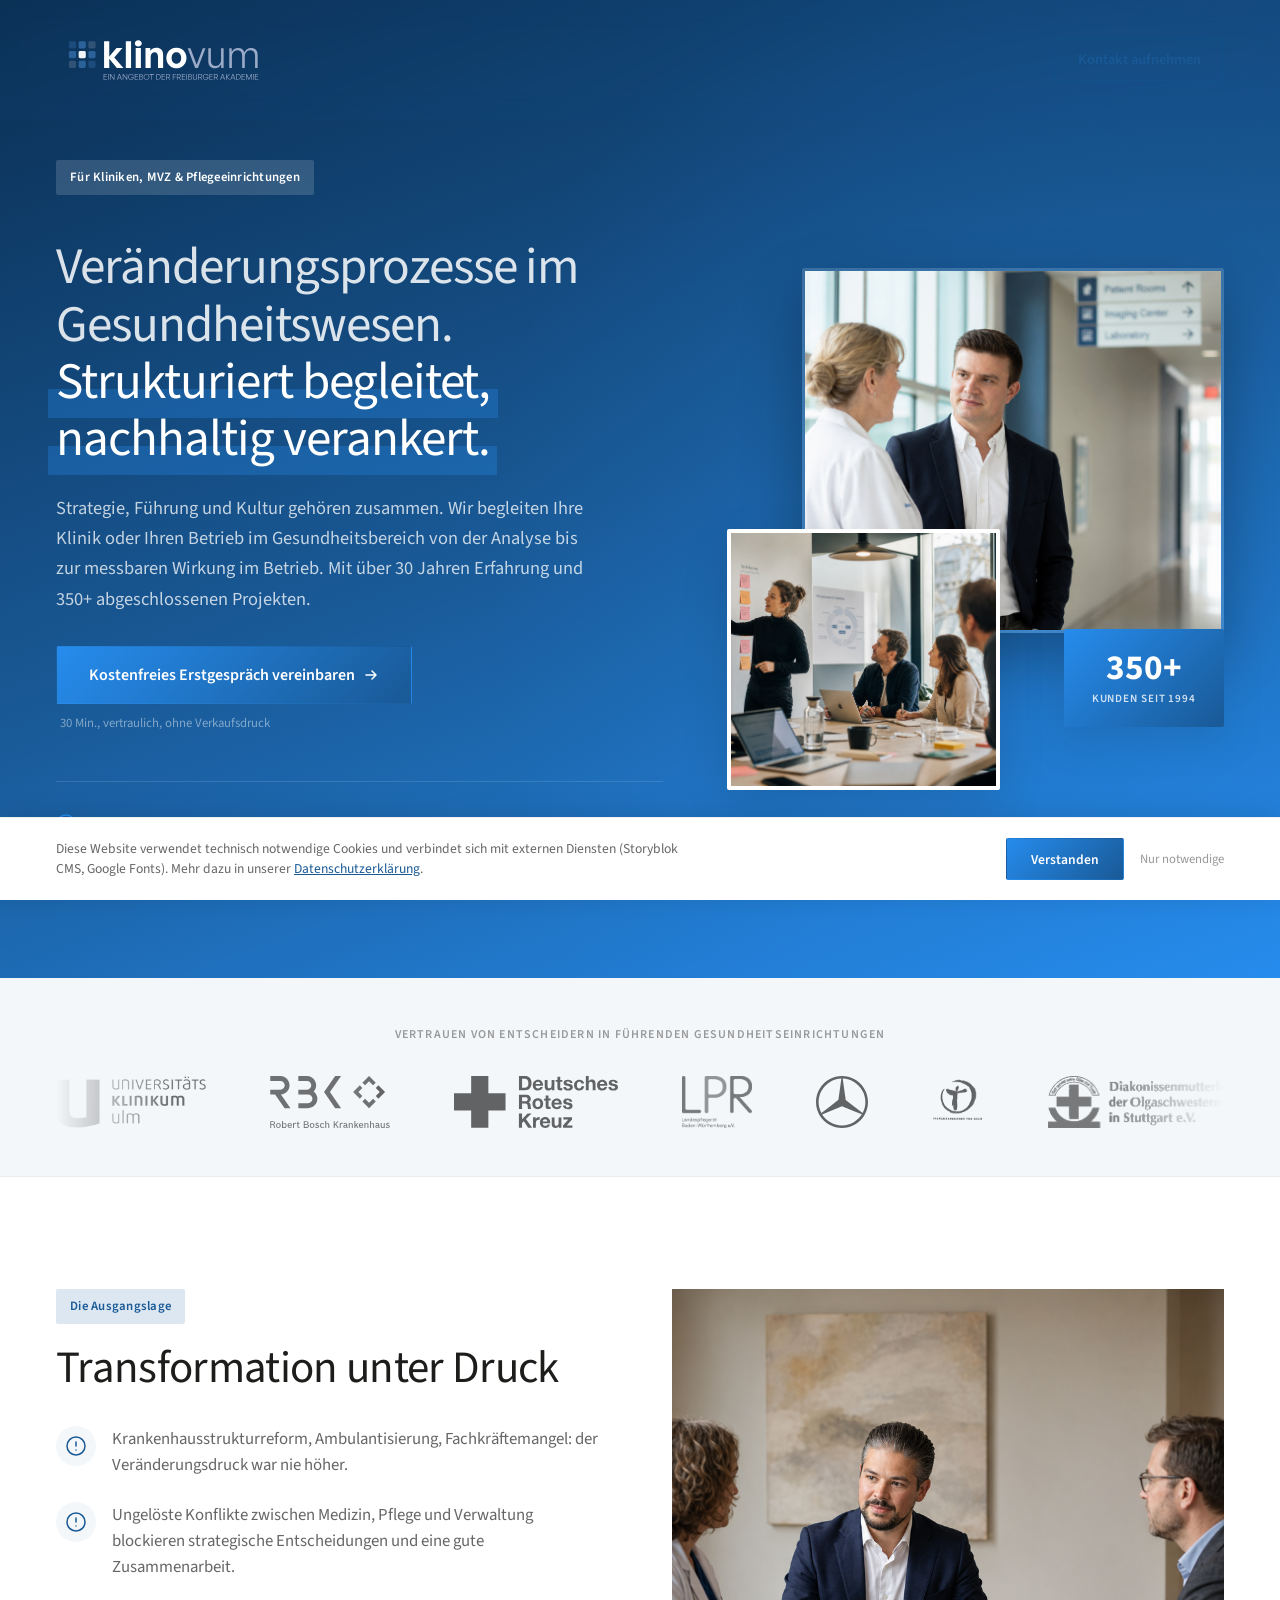
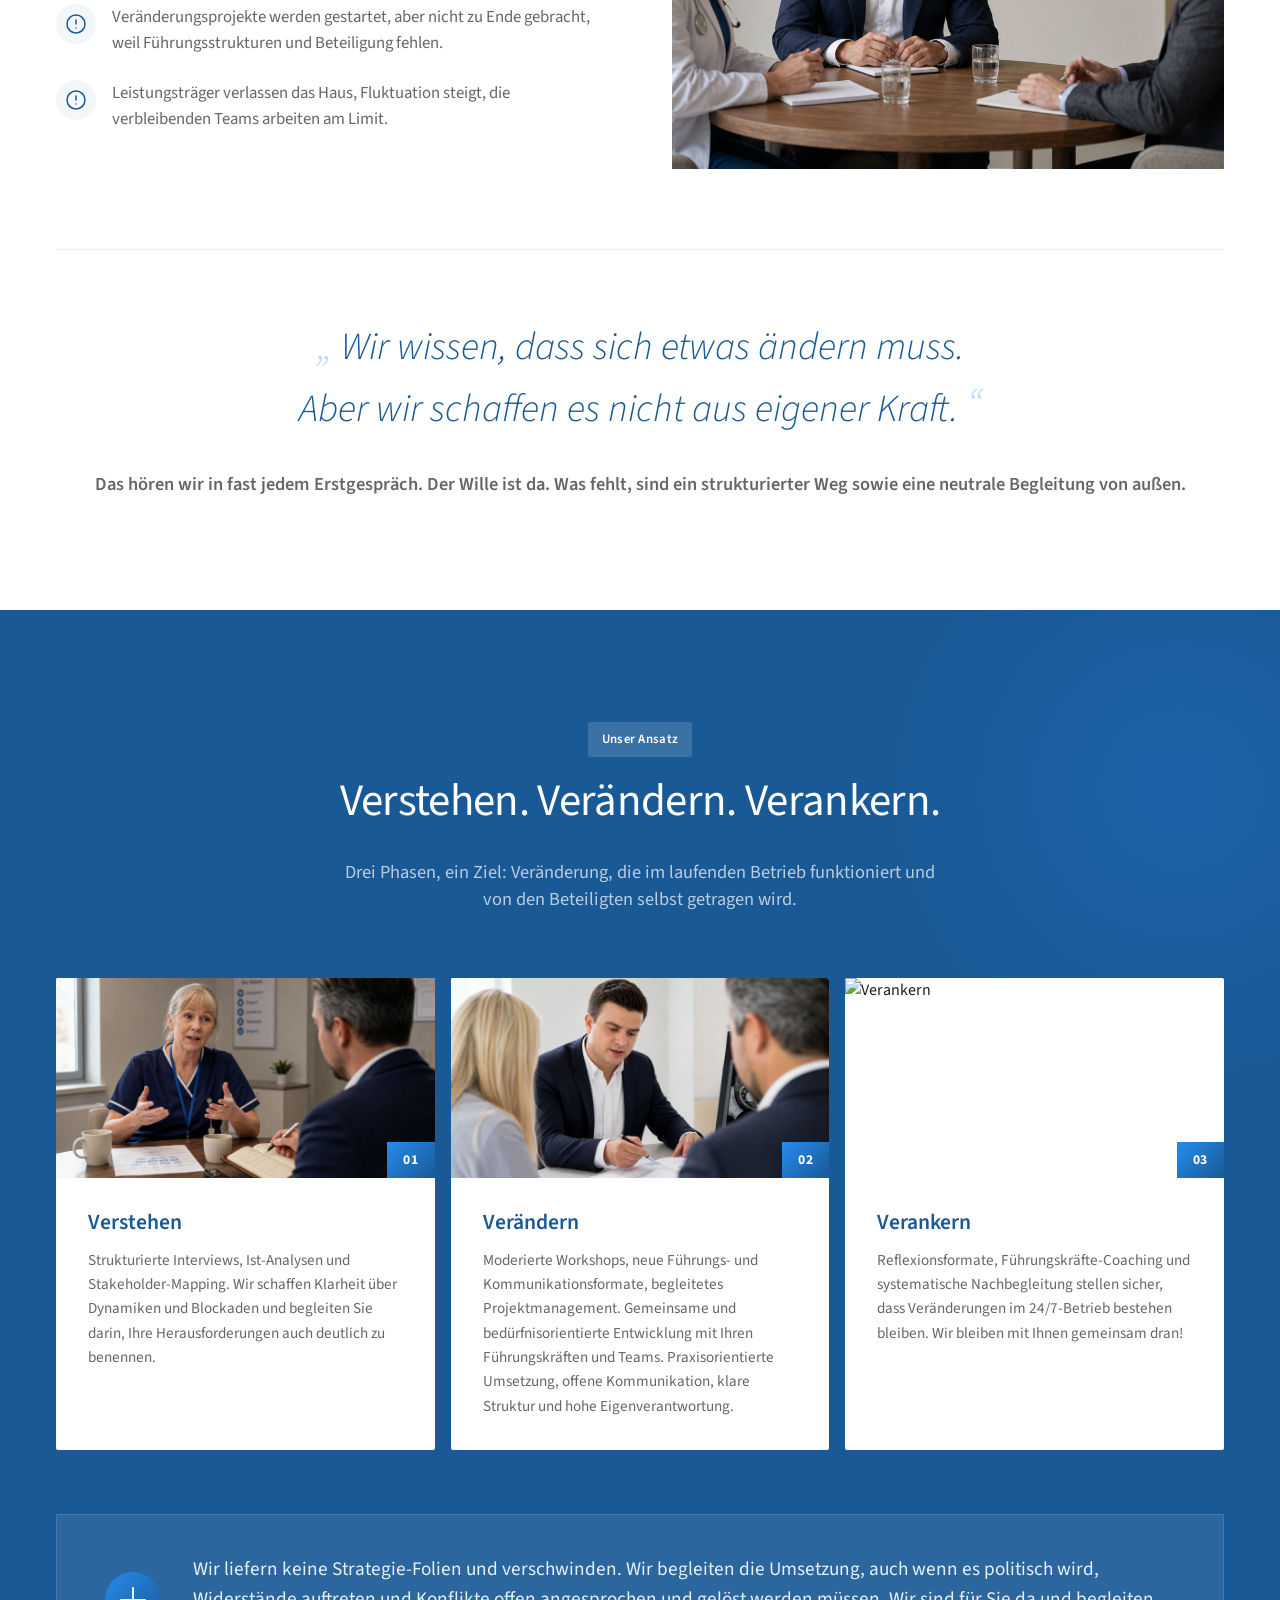
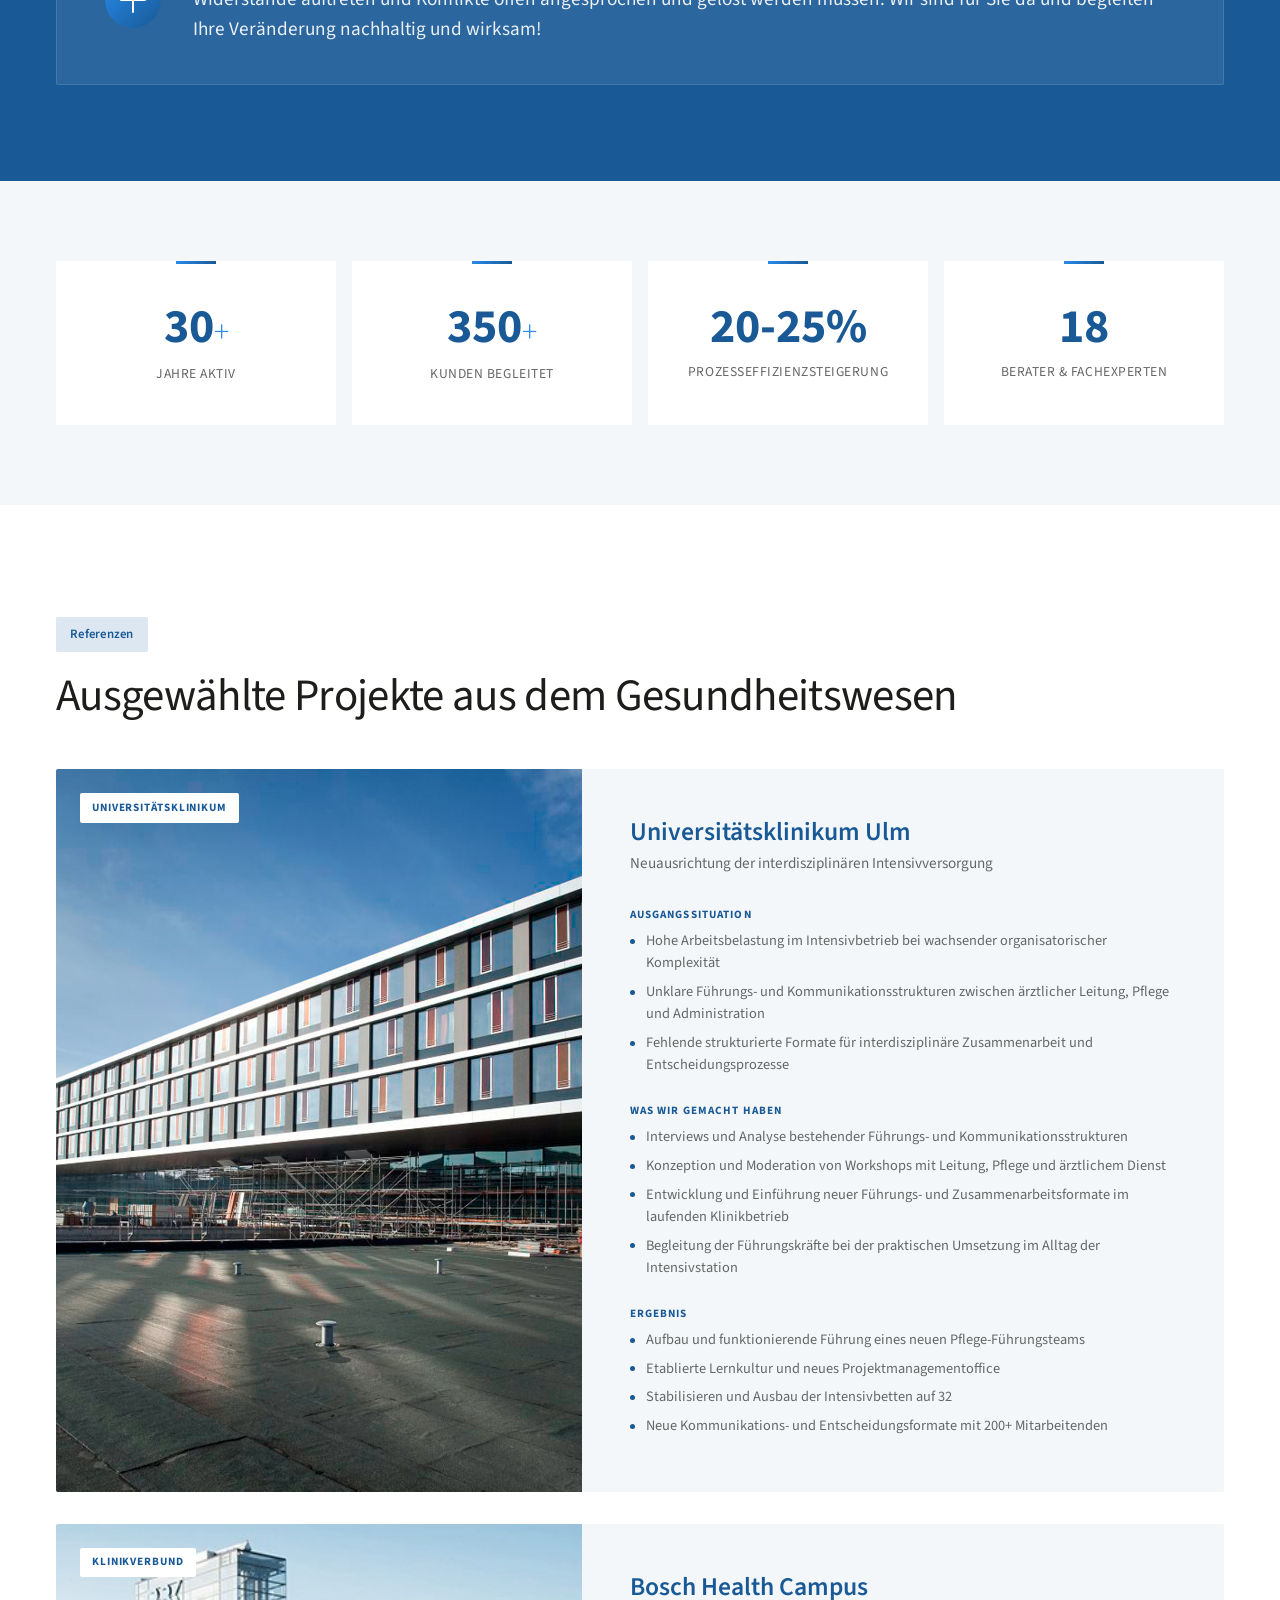
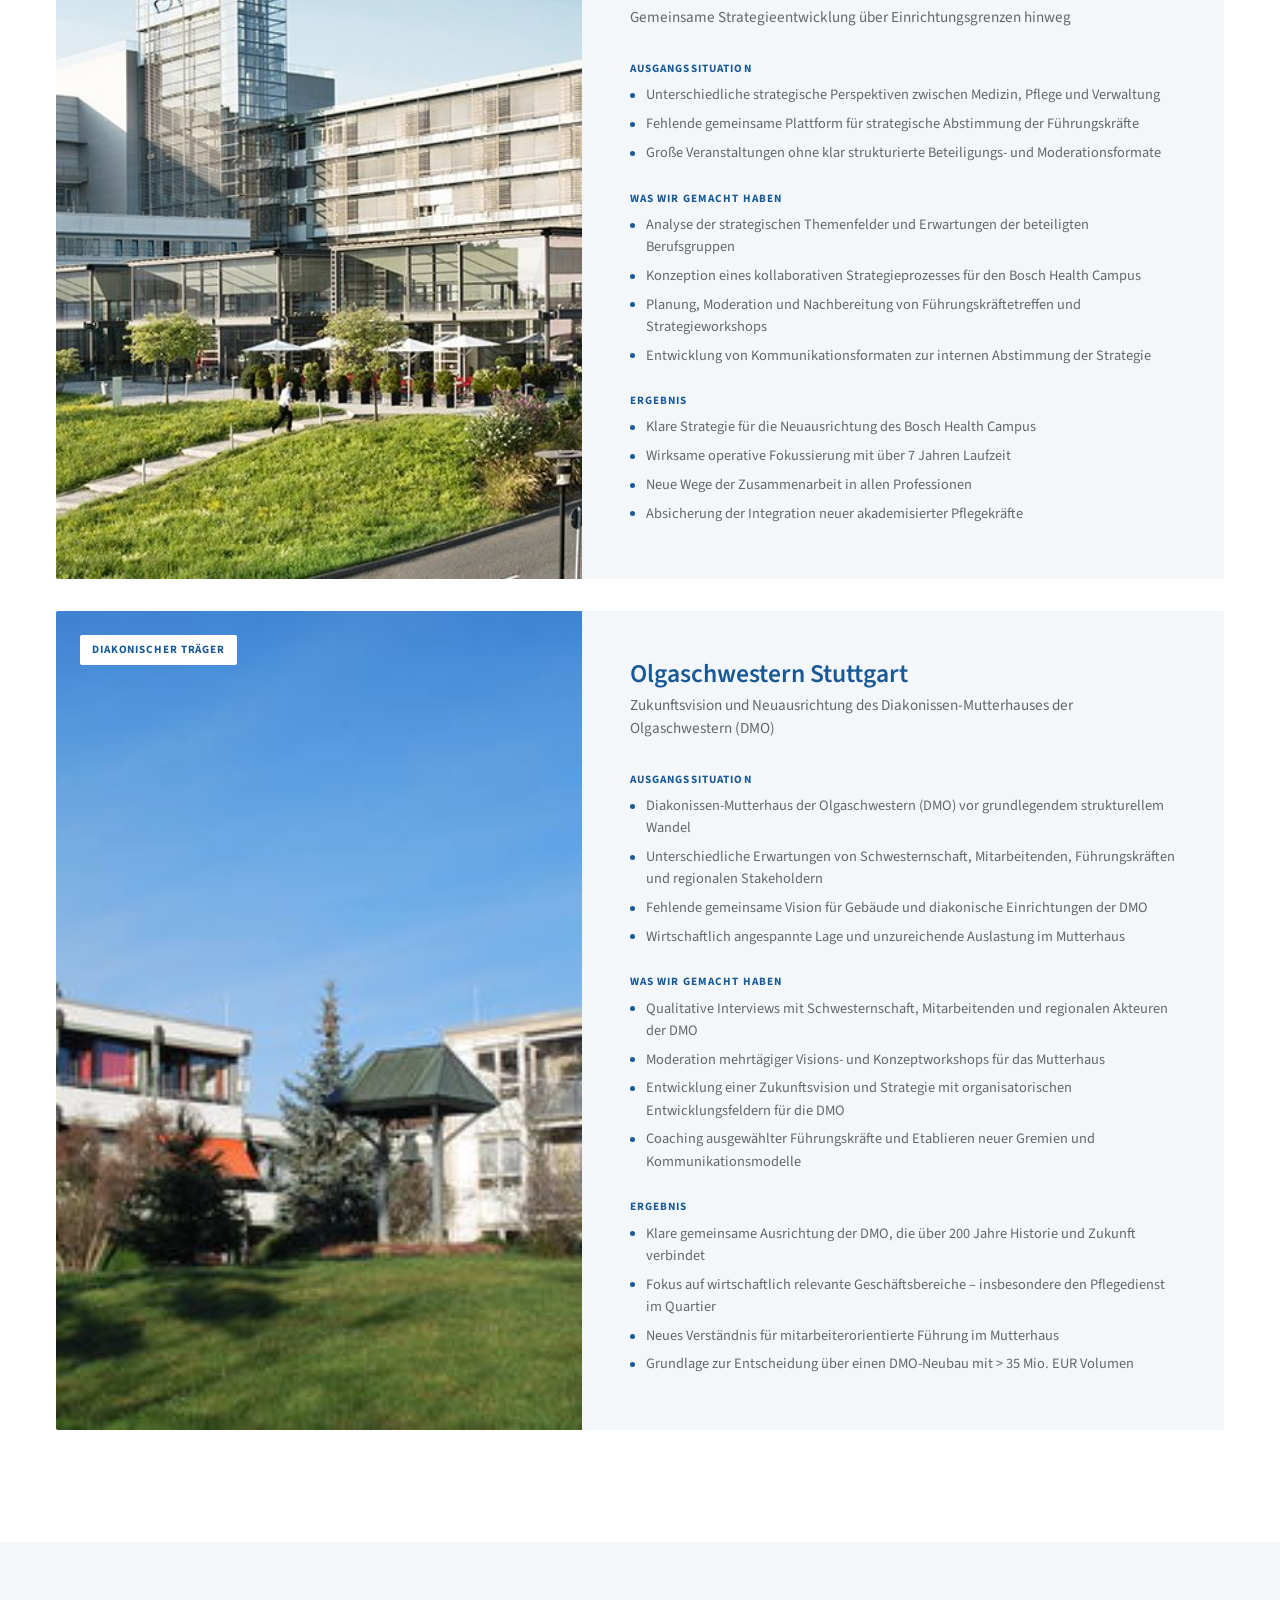
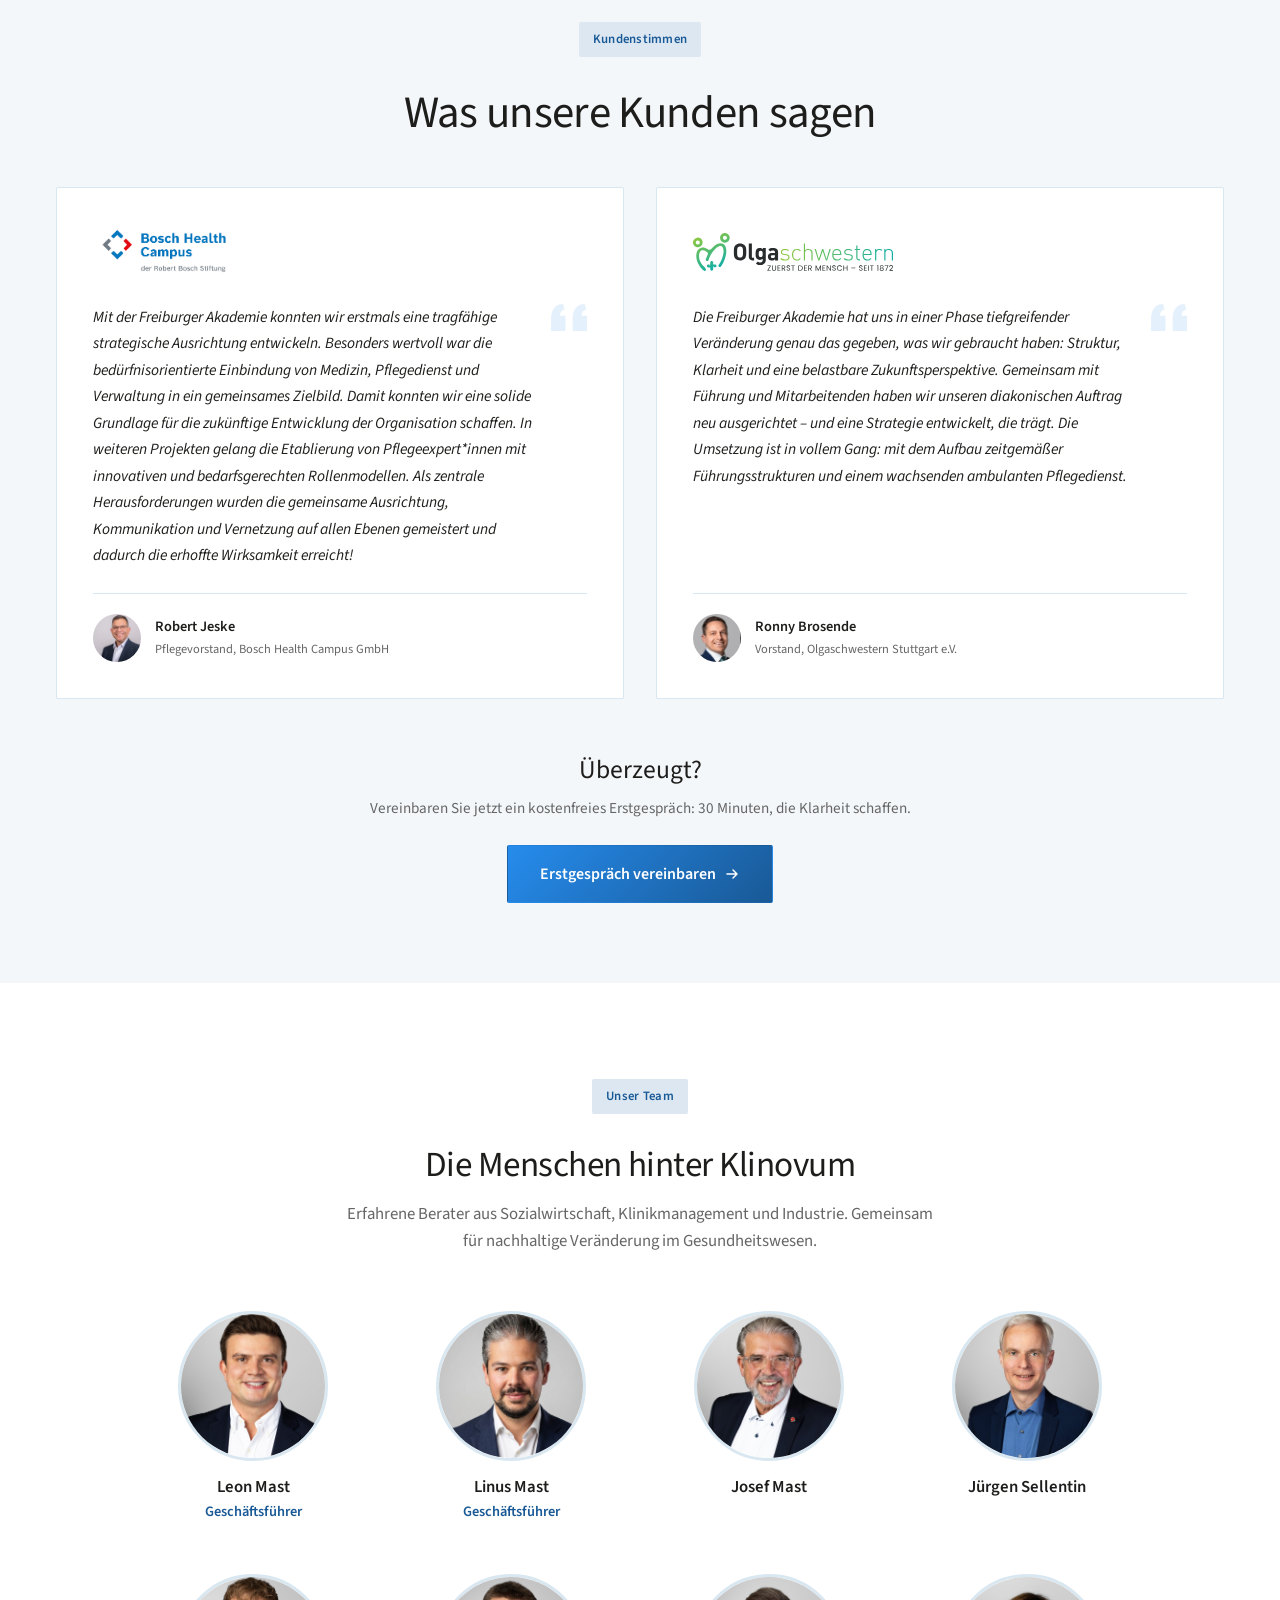
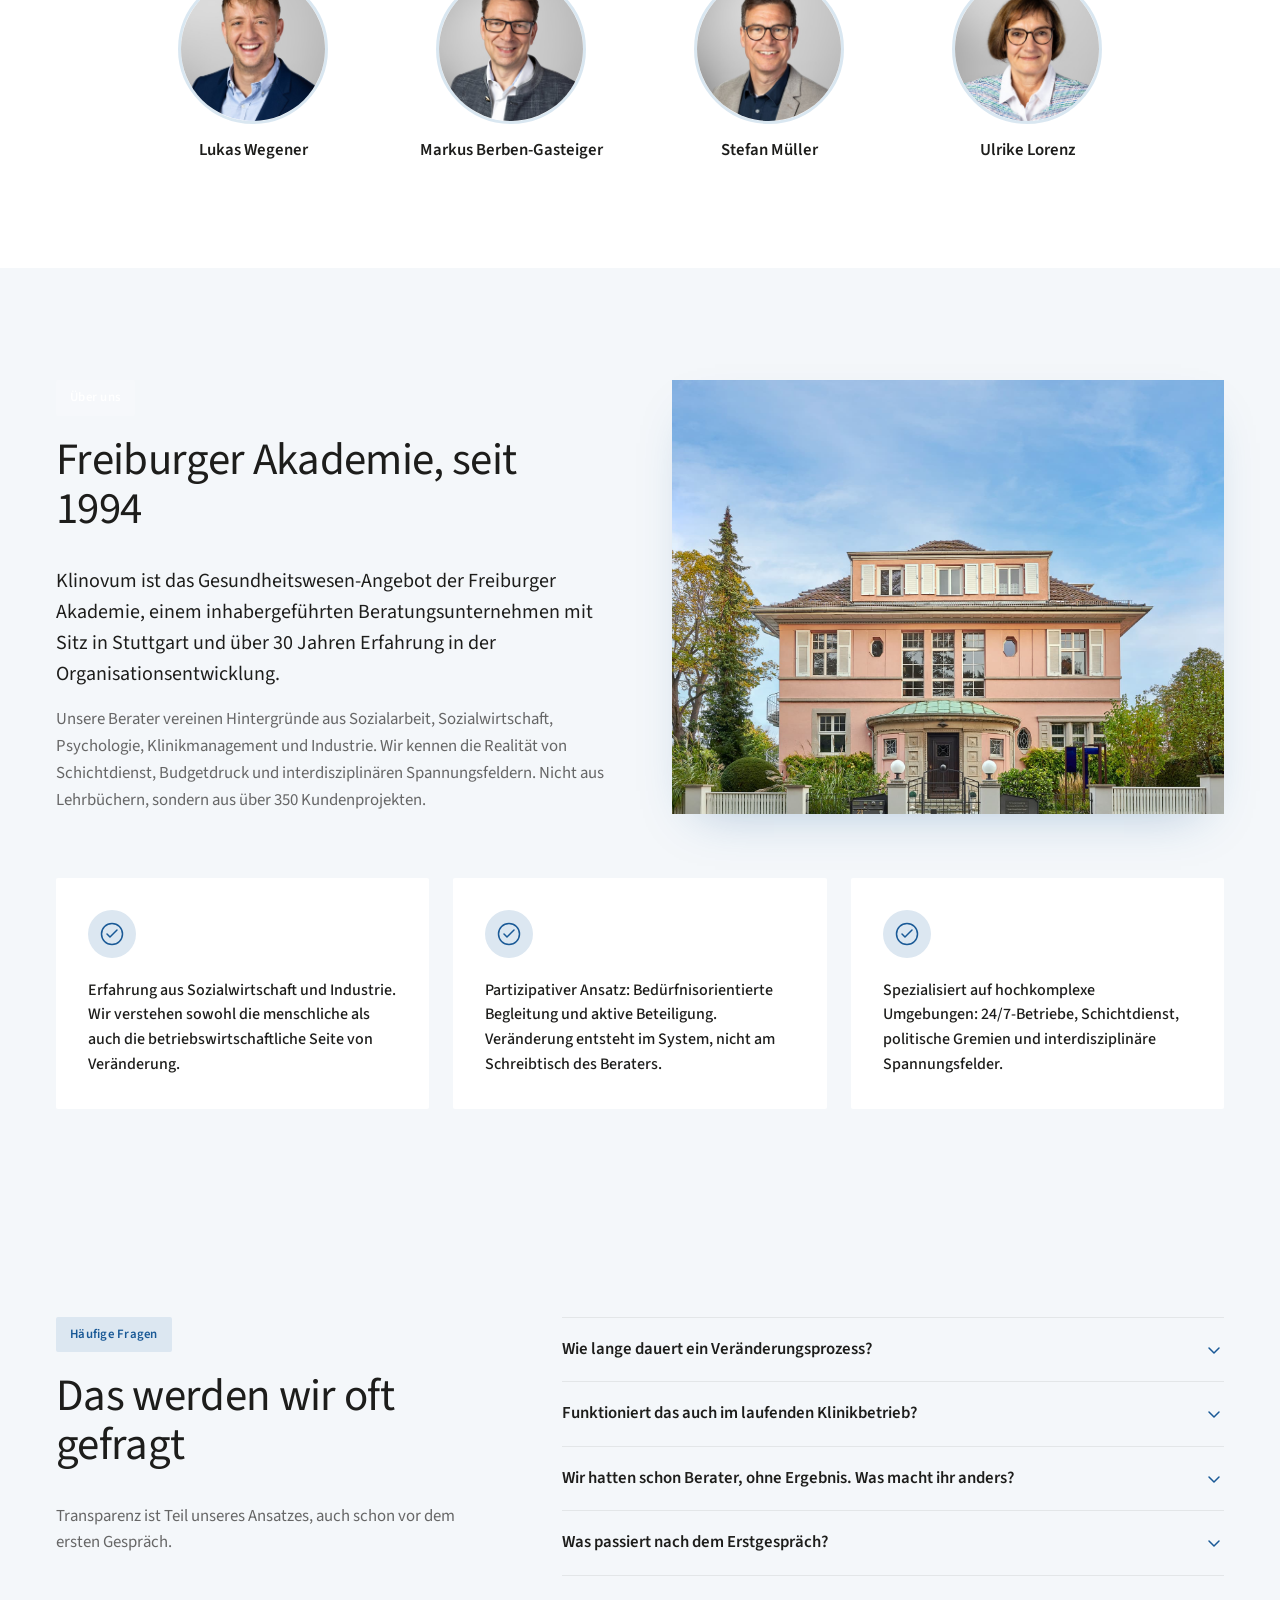
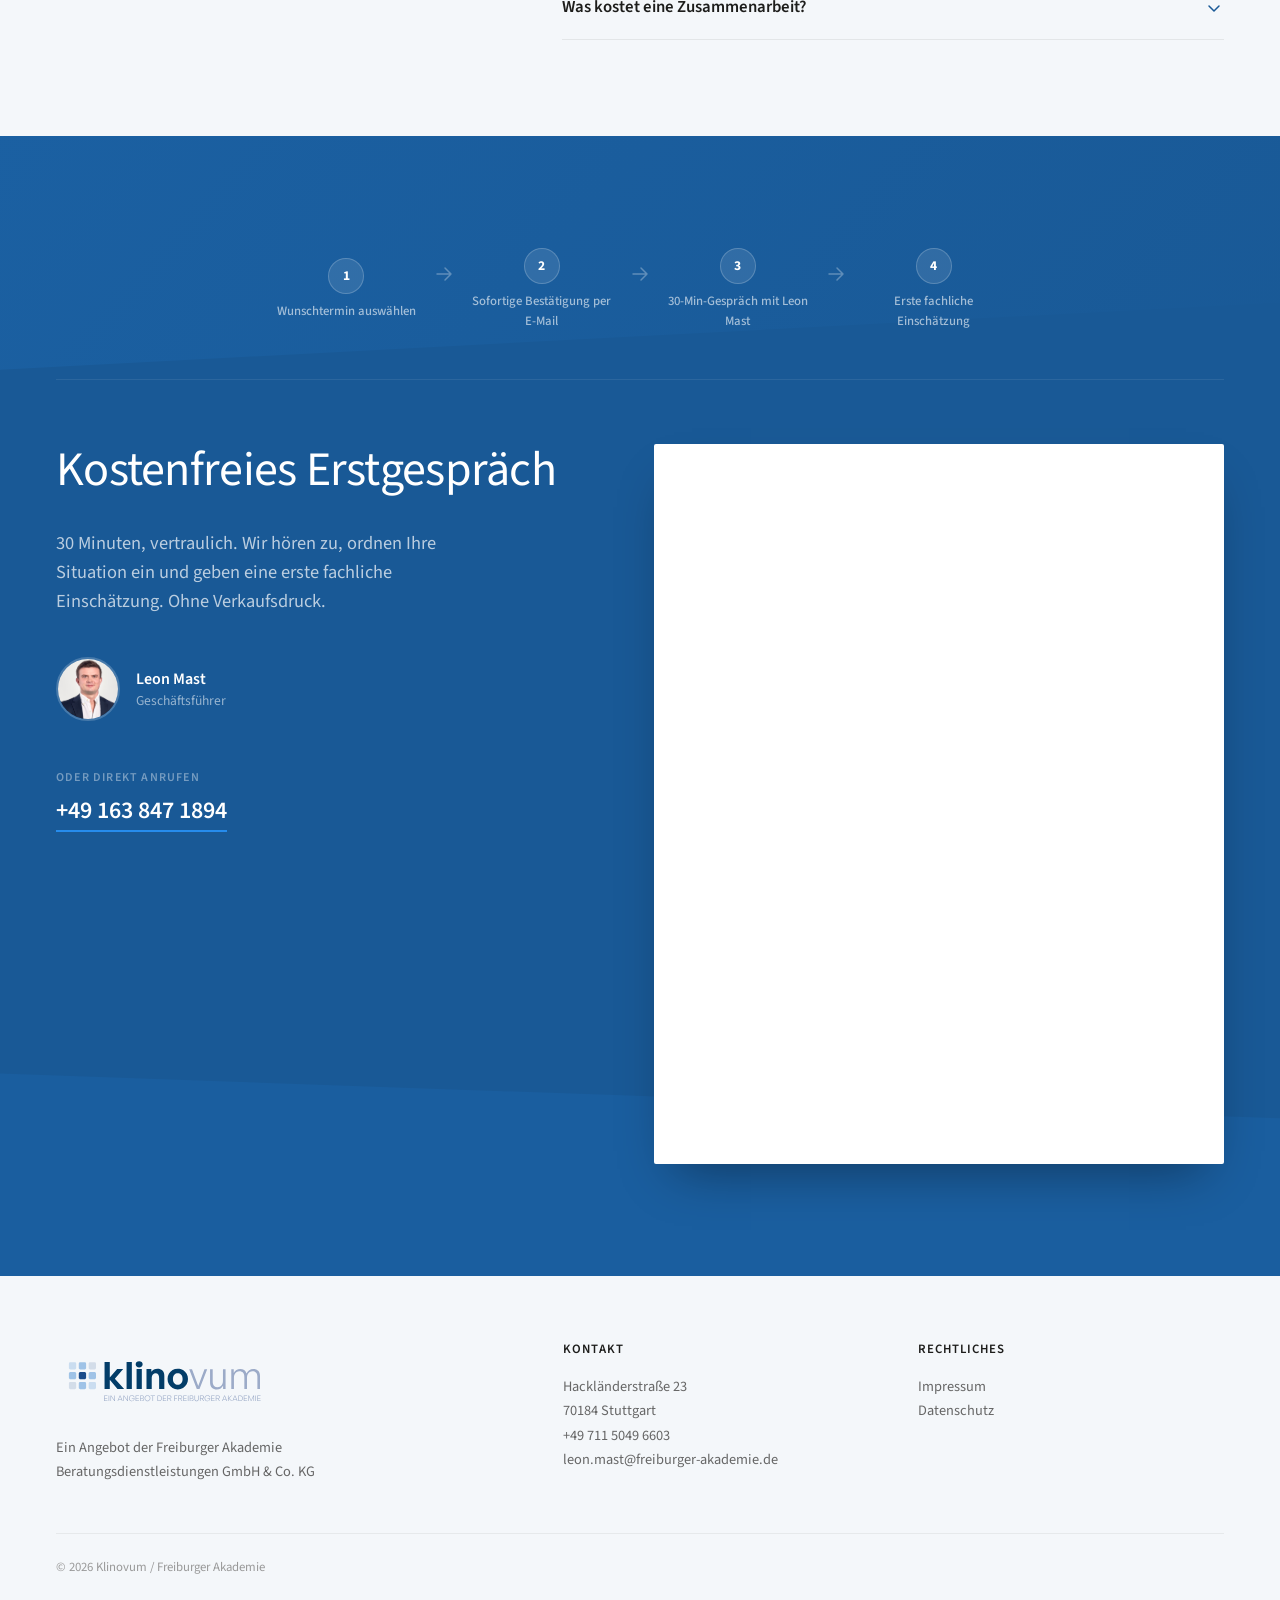
==== landingpage/index.html @ 61e3a400 "Match contact process steps to Calendly flow Replaces "Formular ausfüllen" / "Rückmeldung innerhalb " ====
<!DOCTYPE html>
<html lang="de">
<head>
  <meta charset="UTF-8">
  <meta name="viewport" content="width=device-width, initial-scale=1.0">
  <title>Klinovum | Organisationsentwicklung für Kliniken, MVZ und Pflegeeinrichtungen</title>
  <meta name="description" content="Klinovum begleitet Kliniken und Gesundheitseinrichtungen durch Strategie-, Führungs- und Kulturprozesse. Seit 1994, über 350 Kunden. Ein Angebot der Freiburger Akademie.">
  <link rel="icon" href="assets/favicon.ico" sizes="any">
  <link rel="icon" href="assets/favicon-32.png" type="image/png" sizes="32x32">
  <link rel="icon" href="assets/favicon-16.png" type="image/png" sizes="16x16">
  <link rel="preconnect" href="https://fonts.googleapis.com">
  <link rel="preconnect" href="https://fonts.gstatic.com" crossorigin>
  <link href="https://fonts.googleapis.com/css2?family=Source+Sans+3:ital,wght@0,300;0,400;0,600;0,700;1,400&display=swap" rel="stylesheet">
  <link rel="stylesheet" href="style.css">
  <link rel="stylesheet" href="https://assets.calendly.com/assets/external/widget.css">
  <script src="cms.js" defer></script>
  <script src="https://app.storyblok.com/f/storyblok-v2-latest.js" defer></script>
  <script src="https://assets.calendly.com/assets/external/widget.js" async></script>
</head>
<body>

  <!-- HEADER -->
  <header class="site-header" id="header">
    <div class="page-padding">
      <div class="container">
        <div class="header-inner">
          <img src="assets/logoaufdunkel_klinovum.svg" alt="Klinovum" class="logo logo-light">
          <img src="assets/logoaufweiss_klinovum.svg" alt="Klinovum" class="logo logo-dark">
          <a href="#kontakt" class="btn btn-nav">Kontakt aufnehmen</a>
        </div>
      </div>
    </div>
  </header>

  <!-- HERO -->
  <section class="hero">
    <div class="hero-bg">
      <div class="hero-bg-gradient"></div>
    </div>
    <div class="page-padding">
      <div class="container">
        <div class="hero-layout">
          <!-- LEFT: Copy -->
          <div class="hero-left">
            <div class="hero-qualifier">
              <span class="badge badge-blue" data-cms="hero.badge">Für Kliniken, MVZ & Pflegeeinrichtungen</span>
            </div>
            <h1 data-cms="hero.headline">Veränderungsprozesse im Gesundheitswesen. <span class="h1-accent">Strukturiert begleitet,</span> <span class="h1-accent">nachhaltig verankert.</span></h1>
            <p class="hero-sub" data-cms="hero.subline">Strategie, Führung und Kultur gehören zusammen. Wir begleiten Ihre Klinik oder Ihren Betrieb im Gesundheitsbereich von der Analyse bis zur messbaren Wirkung im Betrieb. Mit über 30 Jahren Erfahrung und 350+ abgeschlossenen Projekten.</p>
            <div class="hero-actions">
              <a href="#kontakt" class="btn btn-primary">Kostenfreies Erstgespräch vereinbaren <svg width="16" height="16" viewBox="0 0 16 16" fill="none"><path d="M3 8h10M9 4l4 4-4 4" stroke="currentColor" stroke-width="1.5" stroke-linecap="round" stroke-linejoin="round"/></svg></a>
              <span class="hero-cta-note" data-cms="hero.cta_note">30 Min., vertraulich, ohne Verkaufsdruck</span>
            </div>
            <div class="hero-proof" data-cms="hero.proof">
              <div class="hero-proof-item">
                <svg width="20" height="20" viewBox="0 0 20 20" fill="none"><path d="M7 10l2 2 4-4" stroke="#268ced" stroke-width="1.5" stroke-linecap="round" stroke-linejoin="round"/><circle cx="10" cy="10" r="9" stroke="#268ced" stroke-width="1.5"/></svg>
                <span>Uniklinikum Ulm: Intensivbetten von 24 auf 32 in einem Jahr</span>
              </div>
              <div class="hero-proof-item">
                <svg width="20" height="20" viewBox="0 0 20 20" fill="none"><path d="M7 10l2 2 4-4" stroke="#268ced" stroke-width="1.5" stroke-linecap="round" stroke-linejoin="round"/><circle cx="10" cy="10" r="9" stroke="#268ced" stroke-width="1.5"/></svg>
                <span>Bosch Health Campus: Strategieprozess mit 50 Führungskräften</span>
              </div>
              <div class="hero-proof-item">
                <svg width="20" height="20" viewBox="0 0 20 20" fill="none"><path d="M7 10l2 2 4-4" stroke="#268ced" stroke-width="1.5" stroke-linecap="round" stroke-linejoin="round"/><circle cx="10" cy="10" r="9" stroke="#268ced" stroke-width="1.5"/></svg>
                <span>20-25% Prozesseffizienzsteigerung im Durchschnitt</span>
              </div>
            </div>
          </div>
          <!-- RIGHT: Visual -->
          <div class="hero-right">
            <div class="hero-image-stack">
              <div class="hero-img-main">
                <img src="assets/hero-klinikflur.png" alt="Beratungsgespräch im Klinikflur" data-cms="hero.image_main">
              </div>
              <div class="hero-img-secondary">
                <img src="assets/hero-workshop.png" alt="Workshop: Analyse, Veränderung, Verankerung am Whiteboard" data-cms="hero.image_secondary">
              </div>
              <div class="hero-stat-card">
                <span class="hero-stat-number" data-cms="hero.stat_number">350+</span>
                <span class="hero-stat-label" data-cms="hero.stat_label">Kunden seit 1994</span>
              </div>
            </div>
          </div>
        </div>
      </div>
    </div>
  </section>

  <!-- CLIENT LOGOS -->
  <section class="logos">
    <div class="page-padding">
      <div class="container">
        <p class="logos-label" data-cms="logos.label">Vertrauen von Entscheidern in führenden Gesundheitseinrichtungen</p>
        <div class="logos-track">
          <div class="logos-slide" data-cms="logos.items">
            <!-- Set 1 -->
            <div class="logo-item"><img src="assets/logos/uniklinik-ulm.png" alt="Universitätsklinikum Ulm"></div>
            <div class="logo-item"><img src="assets/logos/rbk.svg" alt="Robert-Bosch-Krankenhaus"></div>
            <div class="logo-item"><img src="assets/logos/drk.svg" alt="Deutsches Rotes Kreuz"></div>
            <div class="logo-item"><img src="assets/logos/landespflegerat-bw.png" alt="Landespflegerat Baden-Württemberg"></div>
            <div class="logo-item"><img src="assets/logos/mercedes-benz.svg" alt="Mercedes-Benz Werksärzte" title="Mercedes-Benz Werksärzte"></div>
            <div class="logo-item"><img src="assets/logos/franziskanerinnen.png" alt="Franziskanerinnen von Reute"></div>
            <div class="logo-item"><img src="assets/logos/olgaschwestern.png" alt="Diakonissenmutterhaus der Olgaschwestern"></div>
            <!-- Set 2 (duplicate for seamless loop) -->
            <div class="logo-item"><img src="assets/logos/uniklinik-ulm.png" alt="Universitätsklinikum Ulm"></div>
            <div class="logo-item"><img src="assets/logos/rbk.svg" alt="Robert-Bosch-Krankenhaus"></div>
            <div class="logo-item"><img src="assets/logos/drk.svg" alt="Deutsches Rotes Kreuz"></div>
            <div class="logo-item"><img src="assets/logos/landespflegerat-bw.png" alt="Landespflegerat Baden-Württemberg"></div>
            <div class="logo-item"><img src="assets/logos/mercedes-benz.svg" alt="Mercedes-Benz Werksärzte" title="Mercedes-Benz Werksärzte"></div>
            <div class="logo-item"><img src="assets/logos/franziskanerinnen.png" alt="Franziskanerinnen von Reute"></div>
            <div class="logo-item"><img src="assets/logos/olgaschwestern.png" alt="Diakonissenmutterhaus der Olgaschwestern"></div>
          </div>
        </div>
      </div>
    </div>
  </section>

  <!-- PROBLEM -->
  <section class="problem">
    <div class="page-padding">
      <div class="container">
        <div class="problem-layout">
          <div class="problem-left">
            <span class="badge" data-cms="problem.badge">Die Ausgangslage</span>
            <h2 data-cms="problem.headline">Transformation unter Druck</h2>
            <div class="problem-list" data-cms="problem.items">
              <div class="problem-item" data-reveal>
                <div class="problem-icon">
                  <svg width="24" height="24" viewBox="0 0 24 24" fill="none"><path d="M12 8v4m0 4h.01M21 12a9 9 0 11-18 0 9 9 0 0118 0z" stroke="#195996" stroke-width="1.5" stroke-linecap="round"/></svg>
                </div>
                <p>Krankenhausstrukturreform, Ambulantisierung, Fachkräftemangel: der Veränderungsdruck war nie höher.</p>
              </div>
              <div class="problem-item" data-reveal>
                <div class="problem-icon">
                  <svg width="24" height="24" viewBox="0 0 24 24" fill="none"><path d="M12 8v4m0 4h.01M21 12a9 9 0 11-18 0 9 9 0 0118 0z" stroke="#195996" stroke-width="1.5" stroke-linecap="round"/></svg>
                </div>
                <p>Ungelöste Konflikte zwischen Medizin, Pflege und Verwaltung blockieren strategische Entscheidungen und eine gute Zusammenarbeit.</p>
              </div>
              <div class="problem-item" data-reveal>
                <div class="problem-icon">
                  <svg width="24" height="24" viewBox="0 0 24 24" fill="none"><path d="M12 8v4m0 4h.01M21 12a9 9 0 11-18 0 9 9 0 0118 0z" stroke="#195996" stroke-width="1.5" stroke-linecap="round"/></svg>
                </div>
                <p>Veränderungsprojekte werden gestartet, aber nicht zu Ende gebracht, weil Führungsstrukturen und Beteiligung fehlen.</p>
              </div>
              <div class="problem-item" data-reveal>
                <div class="problem-icon">
                  <svg width="24" height="24" viewBox="0 0 24 24" fill="none"><path d="M12 8v4m0 4h.01M21 12a9 9 0 11-18 0 9 9 0 0118 0z" stroke="#195996" stroke-width="1.5" stroke-linecap="round"/></svg>
                </div>
                <p>Leistungsträger verlassen das Haus, Fluktuation steigt, die verbleibenden Teams arbeiten am Limit.</p>
              </div>
            </div>
          </div>
          <div class="problem-right">
            <div class="problem-image-wrapper" data-reveal>
              <img src="assets/problem-mediation.png" alt="Mediationsgespräch zwischen Medizin, Pflege und Verwaltung" class="problem-image">
            </div>
          </div>
        </div>
        <div class="problem-quote-section">
          <blockquote class="problem-quote" data-reveal>
            <span class="quote-mark">&bdquo;</span>
            <span data-cms="problem.quote">Wir wissen, dass sich etwas ändern muss. Aber wir schaffen es nicht aus eigener Kraft.</span>
            <span class="quote-mark">&ldquo;</span>
          </blockquote>
          <p class="problem-closing" data-reveal data-cms="problem.closing">Das hören wir in fast jedem Erstgespräch. Der Wille ist da. Was fehlt, sind ein strukturierter Weg sowie eine neutrale Begleitung von außen.</p>
        </div>
      </div>
    </div>
  </section>

  <!-- SOLUTION -->
  <section class="solution" id="ansatz">
    <div class="solution-bg-shape"></div>
    <div class="page-padding">
      <div class="container">
        <div class="solution-header">
          <span class="badge badge-blue" data-cms="solution.badge">Unser Ansatz</span>
          <h2 data-cms="solution.headline">Verstehen. Verändern. Verankern.</h2>
          <p class="solution-intro" data-cms="solution.intro">Drei Phasen, ein Ziel: Veränderung, die im laufenden Betrieb funktioniert und von den Beteiligten selbst getragen wird.</p>
        </div>
        <div class="approach-grid" data-cms="solution.steps">
          <div class="approach-card" data-reveal>
            <div class="approach-card-top">
              <img src="assets/approach/verstehen.png" alt="Strukturiertes Interview im Klinikkontext" class="approach-img">
              <div class="approach-number">01</div>
            </div>
            <div class="approach-card-body">
              <h3>Verstehen</h3>
              <p>Strukturierte Interviews, Ist-Analysen und Stakeholder-Mapping. Wir schaffen Klarheit über Dynamiken und Blockaden und begleiten Sie darin, Ihre Herausforderungen auch deutlich zu benennen.</p>
            </div>
          </div>
          <div class="approach-card" data-reveal>
            <div class="approach-card-top">
              <img src="assets/approach/veraendern.png" alt="Beratungsgespräch zu Veränderungsmaßnahmen" class="approach-img">
              <div class="approach-number">02</div>
            </div>
            <div class="approach-card-body">
              <h3>Verändern</h3>
              <p>Moderierte Workshops, neue Führungs- und Kommunikationsformate, begleitetes Projektmanagement. Gemeinsame und bedürfnisorientierte Entwicklung mit Ihren Führungskräften und Teams. Praxisorientierte Umsetzung, offene Kommunikation, klare Struktur und hohe Eigenverantwortung.</p>
            </div>
          </div>
          <div class="approach-card" data-reveal>
            <div class="approach-card-top">
              <img src="assets/approach/verankern.png" alt="Workshop zur Verankerung neuer Routinen" class="approach-img">
              <div class="approach-number">03</div>
            </div>
            <div class="approach-card-body">
              <h3>Verankern</h3>
              <p>Reflexionsformate, Führungskräfte-Coaching und systematische Nachbegleitung stellen sicher, dass Veränderungen im 24/7-Betrieb bestehen bleiben. Wir bleiben mit Ihnen gemeinsam dran!</p>
            </div>
          </div>
        </div>
        <div class="differentiator" data-reveal>
          <div class="diff-inner">
            <div class="diff-icon">
              <svg width="32" height="32" viewBox="0 0 32 32" fill="none"><path d="M16 4v24M4 16h24" stroke="white" stroke-width="2" stroke-linecap="round"/></svg>
            </div>
            <p data-cms="solution.differentiator">Wir liefern keine Strategie-Folien und verschwinden. Wir begleiten die Umsetzung, auch wenn es politisch wird, Widerstände auftreten und Konflikte offen angesprochen und gelöst werden müssen. Wir sind für Sie da und begleiten Ihre Veränderung nachhaltig und wirksam!</p>
          </div>
        </div>
      </div>
    </div>
  </section>

  <!-- NUMBERS -->
  <section class="numbers">
    <div class="page-padding">
      <div class="container">
        <div class="numbers-grid" data-cms="numbers">
          <div class="number-card" data-reveal>
            <span class="number-value" data-count="30">0</span><span class="number-plus">+</span>
            <span class="number-label">Jahre aktiv</span>
          </div>
          <div class="number-card" data-reveal>
            <span class="number-value" data-count="350">0</span><span class="number-plus">+</span>
            <span class="number-label">Kunden begleitet</span>
          </div>
          <div class="number-card" data-reveal>
            <span class="number-value">20-25%</span>
            <span class="number-label">Prozesseffizienzsteigerung</span>
          </div>
          <div class="number-card" data-reveal>
            <span class="number-value" data-count="18">0</span>
            <span class="number-label">Berater & Fachexperten</span>
          </div>
        </div>
      </div>
    </div>
  </section>

  <!-- CASES -->
  <section class="cases">
    <div class="page-padding">
      <div class="container">
        <div class="cases-header">
          <span class="badge" data-cms="cases.badge">Referenzen</span>
          <h2 data-cms="cases.headline">Ausgewählte Projekte aus dem Gesundheitswesen</h2>
        </div>

        <div data-cms="cases.items"><div class="case-card" data-reveal>
          <div class="case-card-image">
            <img src="assets/cases/uniklinik-ulm.jpg" alt="Universitätsklinikum Ulm" class="case-img">
            <span class="case-tag">Universitätsklinikum</span>
          </div>
          <div class="case-card-content">
            <h3>Universitätsklinikum Ulm</h3>
            <p class="case-subtitle">Neuausrichtung der interdisziplinären Intensivversorgung</p>
            <div class="case-details">
              <div class="case-detail">
                <h4>Ausgangssituation</h4>
                <ul>
                  <li>Hohe Arbeitsbelastung im Intensivbetrieb bei wachsender organisatorischer Komplexität</li>
                  <li>Unklare Führungs- und Kommunikationsstrukturen zwischen ärztlicher Leitung, Pflege und Administration</li>
                  <li>Fehlende strukturierte Formate für interdisziplinäre Zusammenarbeit und Entscheidungsprozesse</li>
                </ul>
              </div>
              <div class="case-detail">
                <h4>Was wir gemacht haben</h4>
                <ul>
                  <li>Interviews und Analyse bestehender Führungs- und Kommunikationsstrukturen</li>
                  <li>Konzeption und Moderation von Workshops mit Leitung, Pflege und ärztlichem Dienst</li>
                  <li>Entwicklung und Einführung neuer Führungs- und Zusammenarbeitsformate im laufenden Klinikbetrieb</li>
                  <li>Begleitung der Führungskräfte bei der praktischen Umsetzung im Alltag der Intensivstation</li>
                </ul>
              </div>
              <div class="case-detail">
                <h4>Ergebnis</h4>
                <ul>
                  <li>Aufbau und funktionierende Führung eines neuen Pflege-Führungsteams</li>
                  <li>Etablierte Lernkultur und neues Projektmanagementoffice</li>
                  <li>Stabilisieren und Ausbau der Intensivbetten auf 32</li>
                  <li>Neue Kommunikations- und Entscheidungsformate mit 200+ Mitarbeitenden</li>
                </ul>
              </div>
            </div>
          </div>
        </div>

        <div class="case-card" data-reveal>
          <div class="case-card-image">
            <img src="assets/cases/bosch-health-campus.jpg" alt="Bosch Health Campus" class="case-img">
            <span class="case-tag">Klinikverbund</span>
          </div>
          <div class="case-card-content">
            <h3>Bosch Health Campus</h3>
            <p class="case-subtitle">Gemeinsame Strategieentwicklung über Einrichtungsgrenzen hinweg</p>
            <div class="case-details">
              <div class="case-detail">
                <h4>Ausgangssituation</h4>
                <ul>
                  <li>Unterschiedliche strategische Perspektiven zwischen Medizin, Pflege und Verwaltung</li>
                  <li>Fehlende gemeinsame Plattform für strategische Abstimmung der Führungskräfte</li>
                  <li>Große Veranstaltungen ohne klar strukturierte Beteiligungs- und Moderationsformate</li>
                </ul>
              </div>
              <div class="case-detail">
                <h4>Was wir gemacht haben</h4>
                <ul>
                  <li>Analyse der strategischen Themenfelder und Erwartungen der beteiligten Berufsgruppen</li>
                  <li>Konzeption eines kollaborativen Strategieprozesses für den Bosch Health Campus</li>
                  <li>Planung, Moderation und Nachbereitung von Führungskräftetreffen und Strategieworkshops</li>
                  <li>Entwicklung von Kommunikationsformaten zur internen Abstimmung der Strategie</li>
                </ul>
              </div>
              <div class="case-detail">
                <h4>Ergebnis</h4>
                <ul>
                  <li>Klare Strategie für die Neuausrichtung des Bosch Health Campus</li>
                  <li>Wirksame operative Fokussierung mit über 7 Jahren Laufzeit</li>
                  <li>Neue Wege der Zusammenarbeit in allen Professionen</li>
                  <li>Absicherung der Integration neuer akademisierter Pflegekräfte</li>
                </ul>
              </div>
            </div>
          </div>
        </div>

        <div class="case-card" data-reveal>
          <div class="case-card-image">
            <img src="assets/cases/olgaschwestern.jpg" alt="Olgaschwestern Stuttgart" class="case-img">
            <span class="case-tag">Diakonischer Träger</span>
          </div>
          <div class="case-card-content">
            <h3>Olgaschwestern Stuttgart</h3>
            <p class="case-subtitle">Zukunftsvision und Neuausrichtung des Diakonissen-Mutterhauses der Olgaschwestern (DMO)</p>
            <div class="case-details">
              <div class="case-detail">
                <h4>Ausgangssituation</h4>
                <ul>
                  <li>Diakonissen-Mutterhaus der Olgaschwestern (DMO) vor grundlegendem strukturellem Wandel</li>
                  <li>Unterschiedliche Erwartungen von Schwesternschaft, Mitarbeitenden, Führungskräften und regionalen Stakeholdern</li>
                  <li>Fehlende gemeinsame Vision für Gebäude und diakonische Einrichtungen der DMO</li>
                  <li>Wirtschaftlich angespannte Lage und unzureichende Auslastung im Mutterhaus</li>
                </ul>
              </div>
              <div class="case-detail">
                <h4>Was wir gemacht haben</h4>
                <ul>
                  <li>Qualitative Interviews mit Schwesternschaft, Mitarbeitenden und regionalen Akteuren der DMO</li>
                  <li>Moderation mehrtägiger Visions- und Konzeptworkshops für das Mutterhaus</li>
                  <li>Entwicklung einer Zukunftsvision und Strategie mit organisatorischen Entwicklungsfeldern für die DMO</li>
                  <li>Coaching ausgewählter Führungskräfte und Etablieren neuer Gremien und Kommunikationsmodelle</li>
                </ul>
              </div>
              <div class="case-detail">
                <h4>Ergebnis</h4>
                <ul>
                  <li>Klare gemeinsame Ausrichtung der DMO, die über 200 Jahre Historie und Zukunft verbindet</li>
                  <li>Fokus auf wirtschaftlich relevante Geschäftsbereiche – insbesondere den Pflegedienst im Quartier</li>
                  <li>Neues Verständnis für mitarbeiterorientierte Führung im Mutterhaus</li>
                  <li>Grundlage zur Entscheidung über einen DMO-Neubau mit &gt; 35 Mio. EUR Volumen</li>
                </ul>
              </div>
            </div>
          </div>
        </div>
        </div><!-- /cases.items -->

      </div>
    </div>
  </section>

  <!-- TESTIMONIALS + MID-CTA -->
  <section class="testimonial">
    <div class="page-padding">
      <div class="container">
        <div class="testimonials-header" data-reveal>
          <span class="badge">Kundenstimmen</span>
          <h2>Was unsere Kunden sagen</h2>
        </div>

        <div class="testimonials-grid" data-cms="testimonials">
          <!-- Bosch Health Campus -->
          <div class="testimonial-card" data-reveal>
            <div class="testimonial-card-logo">
              <img src="assets/logos/bosch-health-campus.png" alt="Bosch Health Campus GmbH">
            </div>
            <div class="testimonial-card-body">
              <svg class="testimonial-mark" width="36" height="27" viewBox="0 0 48 36" fill="none"><path d="M0 36V20.4C0 14.4 1.2 9.6 3.6 6C6 2.4 10.2 0 16.2 0l1.8 7.2C14.4 7.8 12 10.8 12 15.6h7.2V36H0Zm28.8 0V20.4c0-6 1.2-10.8 3.6-14.4C34.8 2.4 39 0 45 0l1.8 7.2C43.2 7.8 40.8 10.8 40.8 15.6H48V36H28.8Z" fill="#268ced" fill-opacity="0.12"/></svg>
              <blockquote>Mit der Freiburger Akademie konnten wir erstmals eine tragfähige strategische Ausrichtung entwickeln. Besonders wertvoll war die bedürfnisorientierte Einbindung von Medizin, Pflegedienst und Verwaltung in ein gemeinsames Zielbild. Damit konnten wir eine solide Grundlage für die zukünftige Entwicklung der Organisation schaffen. In weiteren Projekten gelang die Etablierung von Pflegeexpert*innen mit innovativen und bedarfsgerechten Rollenmodellen. Als zentrale Herausforderungen wurden die gemeinsame Ausrichtung, Kommunikation und Vernetzung auf allen Ebenen gemeistert und dadurch die erhoffte Wirksamkeit erreicht!</blockquote>
            </div>
            <div class="testimonial-card-person">
              <img src="assets/team/robert-jeske.jpg" alt="Robert Jeske" class="testimonial-avatar">
              <div>
                <span class="testimonial-person-name">Robert Jeske</span>
                <span class="testimonial-person-role">Pflegevorstand, Bosch Health Campus GmbH</span>
              </div>
            </div>
          </div>

          <!-- Olgaschwestern Stuttgart -->
          <div class="testimonial-card" data-reveal>
            <div class="testimonial-card-logo">
              <img src="assets/logos/olgaschwestern-new.svg" alt="Olgaschwestern Stuttgart e.V.">
            </div>
            <div class="testimonial-card-body">
              <svg class="testimonial-mark" width="36" height="27" viewBox="0 0 48 36" fill="none"><path d="M0 36V20.4C0 14.4 1.2 9.6 3.6 6C6 2.4 10.2 0 16.2 0l1.8 7.2C14.4 7.8 12 10.8 12 15.6h7.2V36H0Zm28.8 0V20.4c0-6 1.2-10.8 3.6-14.4C34.8 2.4 39 0 45 0l1.8 7.2C43.2 7.8 40.8 10.8 40.8 15.6H48V36H28.8Z" fill="#268ced" fill-opacity="0.12"/></svg>
              <blockquote>Die Freiburger Akademie hat uns in einer Phase tiefgreifender Veränderung genau das gegeben, was wir gebraucht haben: Struktur, Klarheit und eine belastbare Zukunftsperspektive. Gemeinsam mit Führung und Mitarbeitenden haben wir unseren diakonischen Auftrag neu ausgerichtet – und eine Strategie entwickelt, die trägt. Die Umsetzung ist in vollem Gang: mit dem Aufbau zeitgemäßer Führungsstrukturen und einem wachsenden ambulanten Pflegedienst.</blockquote>
            </div>
            <div class="testimonial-card-person">
              <img src="assets/team/ronny-brosende.jpg" alt="Ronny Brosende" class="testimonial-avatar">
              <div>
                <span class="testimonial-person-name">Ronny Brosende</span>
                <span class="testimonial-person-role">Vorstand, Olgaschwestern Stuttgart e.V.</span>
              </div>
            </div>
          </div>
        </div>

        <div class="testimonials-cta" data-reveal>
          <h3>Überzeugt?</h3>
          <p>Vereinbaren Sie jetzt ein kostenfreies Erstgespräch: 30 Minuten, die Klarheit schaffen.</p>
          <a href="#kontakt" class="btn btn-primary">Erstgespräch vereinbaren <svg width="16" height="16" viewBox="0 0 16 16" fill="none"><path d="M3 8h10M9 4l4 4-4 4" stroke="currentColor" stroke-width="1.5" stroke-linecap="round" stroke-linejoin="round"/></svg></a>
        </div>
      </div>
    </div>
  </section>

  <!-- TEAM -->
  <section class="team-section">
    <div class="page-padding">
      <div class="container">
        <div class="team-header" data-reveal>
          <span class="badge">Unser Team</span>
          <h2>Die Menschen hinter Klinovum</h2>
          <p class="team-intro">Erfahrene Berater aus Sozialwirtschaft, Klinikmanagement und Industrie. Gemeinsam für nachhaltige Veränderung im Gesundheitswesen.</p>
        </div>
        <div class="team-grid">
          <div class="team-card" data-reveal>
            <div class="team-photo">
              <img src="assets/team/leon-mast.jpg" alt="Leon Mast">
            </div>
            <div class="team-info">
              <h3>Leon Mast</h3>
              <span class="team-role">Geschäftsführer</span>
            </div>
          </div>
          <div class="team-card" data-reveal>
            <div class="team-photo">
              <img src="assets/team/linus-mast.jpg" alt="Linus Mast" style="object-position: center 5%;">
            </div>
            <div class="team-info">
              <h3>Linus Mast</h3>
              <span class="team-role">Geschäftsführer</span>
            </div>
          </div>
          <div class="team-card" data-reveal>
            <div class="team-photo">
              <img src="assets/team/josef-mast.jpg" alt="Josef Mast">
            </div>
            <div class="team-info">
              <h3>Josef Mast</h3>
              <span class="team-role"><!-- Titel folgt --></span>
            </div>
          </div>
          <div class="team-card" data-reveal>
            <div class="team-photo">
              <img src="assets/team/juergen-sellentin.jpg" alt="Jürgen Sellentin">
            </div>
            <div class="team-info">
              <h3>Jürgen Sellentin</h3>
              <span class="team-role"><!-- Titel folgt --></span>
            </div>
          </div>
          <div class="team-card" data-reveal>
            <div class="team-photo">
              <img src="assets/team/lukas-wegener.jpg" alt="Lukas Wegener">
            </div>
            <div class="team-info">
              <h3>Lukas Wegener</h3>
              <span class="team-role"><!-- Titel folgt --></span>
            </div>
          </div>
          <div class="team-card" data-reveal>
            <div class="team-photo">
              <img src="assets/team/markus-berben-gasteiger.jpg" alt="Markus Berben-Gasteiger">
            </div>
            <div class="team-info">
              <h3>Markus Berben-Gasteiger</h3>
              <span class="team-role"><!-- Titel folgt --></span>
            </div>
          </div>
          <div class="team-card" data-reveal>
            <div class="team-photo">
              <img src="assets/team/stefan-mueller.jpg" alt="Stefan Müller">
            </div>
            <div class="team-info">
              <h3>Stefan Müller</h3>
              <span class="team-role"><!-- Titel folgt --></span>
            </div>
          </div>
          <div class="team-card" data-reveal>
            <div class="team-photo">
              <img src="assets/team/ulrike-lorenz.jpg" alt="Ulrike Lorenz">
            </div>
            <div class="team-info">
              <h3>Ulrike Lorenz</h3>
              <span class="team-role"><!-- Titel folgt --></span>
            </div>
          </div>
        </div>
      </div>
    </div>
  </section>

  <!-- ABOUT -->
  <section class="about">
    <div class="page-padding">
      <div class="container">
        <div class="about-layout">
          <div class="about-left">
            <span class="badge badge-blue" data-cms="about.badge">Über uns</span>
            <h2 data-cms="about.headline">Freiburger Akademie, seit 1994</h2>
            <p class="about-lead" data-cms="about.lead">Klinovum ist das Gesundheitswesen-Angebot der Freiburger Akademie, einem inhabergeführten Beratungsunternehmen mit Sitz in Stuttgart und über 30 Jahren Erfahrung in der Organisationsentwicklung.</p>
            <p class="about-body" data-cms="about.body">Unsere Berater vereinen Hintergründe aus Sozialarbeit, Sozialwirtschaft, Psychologie, Klinikmanagement und Industrie. Wir kennen die Realität von Schichtdienst, Budgetdruck und interdisziplinären Spannungsfeldern. Nicht aus Lehrbüchern, sondern aus über 350 Kundenprojekten.</p>
          </div>
          <div class="about-right">
            <div class="about-image-grid about-image-grid--single">
              <div class="about-img-wrapper about-img-1">
                <img src="assets/freiburgerakademie.jpg" alt="Freiburger Akademie" class="about-img">
              </div>
            </div>
          </div>
        </div>
        <div class="usps-grid" data-cms="about.usps">
          <div class="usp-card" data-reveal>
            <div class="usp-icon">
              <svg width="28" height="28" viewBox="0 0 28 28" fill="none"><path d="M14 3.5v21M3.5 14h21" stroke="#195996" stroke-width="1.5" stroke-linecap="round"/></svg>
            </div>
            <p>Erfahrung aus Sozialwirtschaft und Industrie. Wir verstehen sowohl die menschliche als auch die betriebswirtschaftliche Seite von Veränderung.</p>
          </div>
          <div class="usp-card" data-reveal>
            <div class="usp-icon">
              <svg width="28" height="28" viewBox="0 0 28 28" fill="none"><path d="M9 14l3 3 7-7" stroke="#195996" stroke-width="1.5" stroke-linecap="round" stroke-linejoin="round"/><circle cx="14" cy="14" r="10.5" stroke="#195996" stroke-width="1.5"/></svg>
            </div>
            <p>Partizipativer Ansatz: Bedürfnisorientierte Begleitung und aktive Beteiligung. Veränderung entsteht im System, nicht am Schreibtisch des Beraters.</p>
          </div>
          <div class="usp-card" data-reveal>
            <div class="usp-icon">
              <svg width="28" height="28" viewBox="0 0 28 28" fill="none"><path d="M14 24.5c5.799 0 10.5-4.701 10.5-10.5S19.799 3.5 14 3.5 3.5 8.201 3.5 14" stroke="#195996" stroke-width="1.5" stroke-linecap="round"/><path d="M3.5 17.5l3.5-3.5L10.5 17.5" stroke="#195996" stroke-width="1.5" stroke-linecap="round" stroke-linejoin="round"/></svg>
            </div>
            <p>Spezialisiert auf hochkomplexe Umgebungen: 24/7-Betriebe, Schichtdienst, politische Gremien und interdisziplinäre Spannungsfelder.</p>
          </div>
        </div>
      </div>
    </div>
  </section>

  <!-- FAQ -->
  <section class="faq">
    <div class="page-padding">
      <div class="container">
        <div class="faq-layout">
          <div class="faq-left">
            <span class="badge" data-cms="faq.badge">Häufige Fragen</span>
            <h2 data-cms="faq.headline">Das werden wir oft gefragt</h2>
            <p class="faq-intro" data-cms="faq.intro">Transparenz ist Teil unseres Ansatzes, auch schon vor dem ersten Gespräch.</p>
          </div>
          <div class="faq-right" data-cms="faq.items">
            <div class="faq-item" data-reveal>
              <button class="faq-question" aria-expanded="false">
                <span>Wie lange dauert ein Veränderungsprozess?</span>
                <svg width="20" height="20" viewBox="0 0 20 20" fill="none"><path d="M5 8l5 5 5-5" stroke="currentColor" stroke-width="1.5" stroke-linecap="round" stroke-linejoin="round"/></svg>
              </button>
              <div class="faq-answer">
                <p>Erste spürbare Ergebnisse sehen wir in der Regel nach 8-12 Wochen. Nachhaltige Verankerung braucht 6-18 Monate, je nach Komplexität und Größe der Organisation. Wir begleiten Sie in diesem Prozess ganzheitlich und mit viel Struktur.</p>
              </div>
            </div>
            <div class="faq-item" data-reveal>
              <button class="faq-question" aria-expanded="false">
                <span>Funktioniert das auch im laufenden Klinikbetrieb?</span>
                <svg width="20" height="20" viewBox="0 0 20 20" fill="none"><path d="M5 8l5 5 5-5" stroke="currentColor" stroke-width="1.5" stroke-linecap="round" stroke-linejoin="round"/></svg>
              </button>
              <div class="faq-answer">
                <p>Ja, das ist unser Spezialgebiet. Wir haben über 30 Jahre Erfahrung mit 24/7-Betrieben, Schichtdienst und Akutversorgung. Unsere Begleitung und alle Formate finden ohne Betriebsunterbrechung statt.</p>
              </div>
            </div>
            <div class="faq-item" data-reveal>
              <button class="faq-question" aria-expanded="false">
                <span>Wir hatten schon Berater, ohne Ergebnis. Was macht ihr anders?</span>
                <svg width="20" height="20" viewBox="0 0 20 20" fill="none"><path d="M5 8l5 5 5-5" stroke="currentColor" stroke-width="1.5" stroke-linecap="round" stroke-linejoin="round"/></svg>
              </button>
              <div class="faq-answer">
                <p>Wir liefern keine PowerPoint-Strategie und gehen. Wir bleiben in der Umsetzung, arbeiten direkt mit Ihren Führungskräften und Teams, und messen Fortschritt an konkreten Ergebnissen, nicht an Workshop-Teilnehmerzahlen, wenn es komplex wird. Wir kennen den Gesundheitsmarkt und seine Spezifika sehr genau und setzen auf unmittelbare Umsetzung, hohe Wirksamkeit und die Transparenz in Richtung der Mitarbeitenden.</p>
              </div>
            </div>
            <div class="faq-item" data-reveal>
              <button class="faq-question" aria-expanded="false">
                <span>Was passiert nach dem Erstgespräch?</span>
                <svg width="20" height="20" viewBox="0 0 20 20" fill="none"><path d="M5 8l5 5 5-5" stroke="currentColor" stroke-width="1.5" stroke-linecap="round" stroke-linejoin="round"/></svg>
              </button>
              <div class="faq-answer">
                <p>Nichts, wozu Sie nicht bereit sind. Nach dem Gespräch entscheiden Sie in Ruhe. Wenn es passt, erarbeiten wir ein konkretes Angebot. Wenn nicht, war es ein gutes Gespräch, ohne Nachfass-Telefonate.</p>
              </div>
            </div>
            <div class="faq-item" data-reveal>
              <button class="faq-question" aria-expanded="false">
                <span>Was kostet eine Zusammenarbeit?</span>
                <svg width="20" height="20" viewBox="0 0 20 20" fill="none"><path d="M5 8l5 5 5-5" stroke="currentColor" stroke-width="1.5" stroke-linecap="round" stroke-linejoin="round"/></svg>
              </button>
              <div class="faq-answer">
                <p>Das hängt vom Umfang Ihrer Herausforderungen ab. Typische Projekte bewegen sich zwischen 10.000 und 100.000 EUR. Im Erstgespräch klären wir Ihren Bedarf und geben eine realistische Einschätzung, bevor ein Angebot entsteht. Wir begleiten Sie nur soweit, wie Sie und Ihre Organisation dies möchten und können.</p>
              </div>
            </div>
          </div>
        </div>
      </div>
    </div>
  </section>

  <!-- CTA / CONTACT -->
  <section class="contact" id="kontakt">
    <div class="contact-bg-box contact-bg-box-1"></div>
    <div class="contact-bg-box contact-bg-box-2"></div>
    <div class="page-padding">
      <div class="container">
        <!-- Process steps -->
        <div class="process-steps">
          <div class="process-step">
            <div class="process-step-num">1</div>
            <p>Wunschtermin auswählen</p>
          </div>
          <div class="process-arrow"><svg width="24" height="24" viewBox="0 0 24 24" fill="none"><path d="M5 12h14M13 6l6 6-6 6" stroke="rgba(255,255,255,0.3)" stroke-width="1.5" stroke-linecap="round" stroke-linejoin="round"/></svg></div>
          <div class="process-step">
            <div class="process-step-num">2</div>
            <p>Sofortige Bestätigung per E-Mail</p>
          </div>
          <div class="process-arrow"><svg width="24" height="24" viewBox="0 0 24 24" fill="none"><path d="M5 12h14M13 6l6 6-6 6" stroke="rgba(255,255,255,0.3)" stroke-width="1.5" stroke-linecap="round" stroke-linejoin="round"/></svg></div>
          <div class="process-step">
            <div class="process-step-num">3</div>
            <p>30-Min-Gespräch mit Leon Mast</p>
          </div>
          <div class="process-arrow"><svg width="24" height="24" viewBox="0 0 24 24" fill="none"><path d="M5 12h14M13 6l6 6-6 6" stroke="rgba(255,255,255,0.3)" stroke-width="1.5" stroke-linecap="round" stroke-linejoin="round"/></svg></div>
          <div class="process-step">
            <div class="process-step-num">4</div>
            <p>Erste fachliche Einschätzung</p>
          </div>
        </div>
        <div class="contact-layout">
          <div class="contact-left">
            <h2 data-cms="contact.headline">Kostenfreies Erstgespräch</h2>
            <p class="contact-sub" data-cms="contact.subline">30 Minuten, vertraulich. Wir hören zu, ordnen Ihre Situation ein und geben eine erste fachliche Einschätzung. Ohne Verkaufsdruck.</p>
            <div class="contact-portrait">
              <img src="assets/leon-mast.jpg" alt="Leon Mast" class="portrait-img" data-cms="contact.portrait">
              <div class="portrait-info">
                <span class="portrait-name" data-cms="contact.portrait_name">Leon Mast</span>
                <span class="portrait-role" data-cms="contact.portrait_role">Geschäftsführer</span>
              </div>
            </div>
            <div class="contact-alt">
              <p class="contact-alt-label">Oder direkt anrufen</p>
              <a href="tel:+491638471894" class="phone-link" data-cms="contact.phone">+49 163 847 1894</a>
            </div>
          </div>
          <div class="contact-right">
            <div class="calendly-inline-widget" data-url="https://calendly.com/leon-mast-freiburger-akademie/30min?hide_gdpr_banner=1&primary_color=268ced&background_color=ffffff&text_color=1a1a1a" style="min-width:320px;height:720px;"></div>
          </div>
        </div>
      </div>
    </div>
  </section>

  <!-- FOOTER -->
  <footer class="site-footer">
    <div class="page-padding">
      <div class="container">
        <div class="footer-grid">
          <div class="footer-col">
            <img src="assets/logoaufweiss_klinovum.svg" alt="Klinovum" class="footer-logo">
            <p>Ein Angebot der Freiburger Akademie<br>Beratungsdienstleistungen GmbH & Co. KG</p>
          </div>
          <div class="footer-col">
            <h4>Kontakt</h4>
            <p>Hackländerstraße 23<br>70184 Stuttgart</p>
            <p><a href="tel:+4971150496603">+49 711 5049 6603</a></p>
            <p><a href="mailto:leon.mast@freiburger-akademie.de">leon.mast@freiburger-akademie.de</a></p>
          </div>
          <div class="footer-col">
            <h4>Rechtliches</h4>
            <p><a href="https://www.freiburger-akademie.de/legal/impressum" target="_blank" rel="noopener">Impressum</a></p>
            <p><a href="https://www.freiburger-akademie.de/legal/datenschutz" target="_blank" rel="noopener">Datenschutz</a></p>
          </div>
        </div>
        <div class="footer-bottom">
          <p>&copy; 2026 Klinovum / Freiburger Akademie</p>
        </div>
      </div>
    </div>
  </footer>

  <!-- COOKIE BANNER -->
  <div class="cookie-banner" id="cookieBanner">
    <div class="cookie-inner">
      <p class="cookie-text">Diese Website verwendet technisch notwendige Cookies und verbindet sich mit externen Diensten (Storyblok CMS, Google Fonts). Mehr dazu in unserer <a href="https://www.freiburger-akademie.de/legal/datenschutz" target="_blank" rel="noopener">Datenschutzerklärung</a>.</p>
      <div class="cookie-actions">
        <button class="btn btn-primary cookie-accept" id="cookieAccept">Verstanden</button>
        <button class="cookie-decline" id="cookieDecline">Nur notwendige</button>
      </div>
    </div>
  </div>

  <!-- STICKY MOBILE CTA -->
  <div class="sticky-cta">
    <a href="#kontakt" class="btn btn-primary btn-sticky">Erstgespräch vereinbaren</a>
  </div>

  <script>
    // Cookie banner
    (function() {
      var banner = document.getElementById('cookieBanner');
      if (localStorage.getItem('klinovum_cookies')) {
        banner.style.display = 'none';
        return;
      }
      banner.classList.add('show');
      document.getElementById('cookieAccept').addEventListener('click', function() {
        localStorage.setItem('klinovum_cookies', 'all');
        banner.classList.remove('show');
      });
      document.getElementById('cookieDecline').addEventListener('click', function() {
        localStorage.setItem('klinovum_cookies', 'necessary');
        banner.classList.remove('show');
      });
    })();

    // Header scroll behavior
    var header = document.getElementById('header');
    window.addEventListener('scroll', function() {
      if (window.scrollY > 80) {
        header.classList.add('scrolled');
      } else {
        header.classList.remove('scrolled');
      }
    });

    // Smooth scroll
    document.querySelectorAll('a[href^="#"]').forEach(function(anchor) {
      anchor.addEventListener('click', function(e) {
        e.preventDefault();
        var target = document.querySelector(this.getAttribute('href'));
        if (target) {
          var offset = 80;
          var top = target.getBoundingClientRect().top + window.pageYOffset - offset;
          window.scrollTo({ top: top, behavior: 'smooth' });
        }
      });
    });

    // Scroll-triggered reveals with stagger
    var revealObserver = new IntersectionObserver(function(entries) {
      entries.forEach(function(entry) {
        if (entry.isIntersecting) {
          entry.target.classList.add('revealed');
          revealObserver.unobserve(entry.target);
        }
      });
    }, { threshold: 0.1, rootMargin: '0px 0px -60px 0px' });

    document.querySelectorAll('[data-reveal]').forEach(function(el, i) {
      revealObserver.observe(el);
    });

    // Count-up animation for numbers
    var countObserver = new IntersectionObserver(function(entries) {
      entries.forEach(function(entry) {
        if (entry.isIntersecting) {
          var el = entry.target;
          var target = parseInt(el.getAttribute('data-count'));
          if (!target) return;
          var duration = 1500;
          var start = 0;
          var startTime = null;
          function step(timestamp) {
            if (!startTime) startTime = timestamp;
            var progress = Math.min((timestamp - startTime) / duration, 1);
            var eased = 1 - Math.pow(1 - progress, 3);
            el.textContent = Math.floor(eased * target);
            if (progress < 1) requestAnimationFrame(step);
            else el.textContent = target;
          }
          requestAnimationFrame(step);
          countObserver.unobserve(el);
        }
      });
    }, { threshold: 0.5 });

    document.querySelectorAll('[data-count]').forEach(function(el) {
      countObserver.observe(el);
    });

    // FAQ accordion
    document.querySelectorAll('.faq-question').forEach(function(btn) {
      btn.addEventListener('click', function() {
        var item = this.parentElement;
        var isOpen = item.classList.contains('open');
        // Close all
        document.querySelectorAll('.faq-item.open').forEach(function(el) { el.classList.remove('open'); });
        // Open clicked (if wasn't open)
        if (!isOpen) item.classList.add('open');
      });
    });

    // Sticky CTA visibility
    var stickyCta = document.querySelector('.sticky-cta');
    var contactSection = document.getElementById('kontakt');
    window.addEventListener('scroll', function() {
      var scrollY = window.scrollY;
      var contactTop = contactSection.offsetTop - window.innerHeight;
      if (scrollY > 600 && scrollY < contactTop) {
        stickyCta.classList.add('show');
      } else {
        stickyCta.classList.remove('show');
      }
    });

    // Form
    document.querySelector('.contact-form').addEventListener('submit', function(e) {
      e.preventDefault();
      var btn = this.querySelector('.btn-submit');
      btn.innerHTML = 'Anfrage gesendet, wir melden uns!';
      btn.disabled = true;
      btn.style.opacity = '0.6';
    });

    // Hero proof items stagger reveal
    var heroProofItems = document.querySelectorAll('.hero-proof-item');
    heroProofItems.forEach(function(item, i) {
      item.style.opacity = '0';
      item.style.transform = 'translateX(-12px)';
      item.style.transition = 'opacity 0.5s ease ' + (0.3 + i * 0.15) + 's, transform 0.5s ease ' + (0.3 + i * 0.15) + 's';
    });
    setTimeout(function() {
      heroProofItems.forEach(function(item) {
        item.style.opacity = '1';
        item.style.transform = 'translateX(0)';
      });
    }, 100);
  </script>

</body>
</html>
---- landingpage/style.css ----
/* ============================================
   KLINOVUM LANDING PAGE
   Matching freiburger-akademie.de design system
   ============================================ */

:root {
  --primary: #195996;
  --primary-light: #268ced;
  --gradient: linear-gradient(135deg, #268ced, #195996);
  --bg-light: #f4f7fa;
  --bg-badge: #dce7f1;
  --white: #ffffff;
  --black: #1d1d1b;
  --grey: #666;
  --grey-light: #999;
  --border: rgba(0, 92, 161, 0.15);

  --font: 'Source Sans 3', 'Source Sans Pro', sans-serif;
  --page-padding: 3.5rem;
  --container: 80rem;
  --radius: 0.125rem;
}

/* RESET */
*, *::before, *::after { box-sizing: border-box; margin: 0; padding: 0; }

html {
  font-size: 16px;
  scroll-behavior: smooth;
  -webkit-font-smoothing: antialiased;
  -moz-osx-font-smoothing: grayscale;
  overflow-x: hidden;
}

body {
  font-family: var(--font);
  font-weight: 400;
  color: var(--black);
  background: var(--white);
  line-height: 1.5;
  overflow-x: hidden;
}

img { max-width: 100%; display: block; }
a { color: inherit; text-decoration: none; }
ul { list-style: none; }

/* LAYOUT */
.page-padding { padding-left: var(--page-padding); padding-right: var(--page-padding); }
.container { max-width: var(--container); margin: 0 auto; }

/* TYPOGRAPHY — hierarchy via size, not weight (matching FRAK) */
h1 {
  font-family: var(--font);
  font-weight: 400;
  font-size: clamp(2.4rem, 5vw, 4rem);
  line-height: 1.05;
  letter-spacing: -0.02em;
}

h2 {
  font-family: var(--font);
  font-weight: 400;
  font-size: clamp(1.8rem, 3.5vw, 3rem);
  line-height: 1.1;
  letter-spacing: -0.015em;
  margin-bottom: 2rem;
}

h3 {
  font-family: var(--font);
  font-weight: 600;
  font-size: 1.5rem;
  line-height: 1.2;
  margin-bottom: 0.75rem;
}

h4 {
  font-family: var(--font);
  font-weight: 600;
  font-size: 0.8rem;
  letter-spacing: 0.08em;
  text-transform: uppercase;
  color: var(--primary);
  margin-bottom: 0.5rem;
}

p { font-size: 1.1rem; line-height: 1.5; }

/* BADGE (matching FRAK) */
.badge {
  display: inline-block;
  background: var(--bg-badge);
  color: var(--primary);
  font-size: 0.8rem;
  font-weight: 600;
  padding: 0.5rem 0.875rem;
  border-radius: var(--radius);
  margin-bottom: 1.25rem;
  letter-spacing: 0.02em;
}

.badge-blue {
  background: rgba(255,255,255,0.15);
  color: var(--white);
}

/* BUTTONS (matching FRAK) */
.btn {
  display: inline-flex;
  align-items: center;
  gap: 0.5rem;
  font-family: var(--font);
  font-weight: 600;
  font-size: 1rem;
  padding: 1rem 2rem;
  border: 1px solid transparent;
  border-radius: var(--radius);
  cursor: pointer;
  transition: opacity 0.2s ease, background 0.2s ease, color 0.2s ease;
  text-decoration: none;
}

.btn-primary {
  background: var(--gradient);
  color: var(--white);
  border-color: transparent;
}

.btn-primary:hover { opacity: 0.8; }

.btn-secondary {
  background: var(--white);
  color: var(--primary);
  border-color: var(--border);
}

.btn-secondary:hover { opacity: 0.75; }

.btn-secondary.is-white {
  background: transparent;
  color: var(--white);
  border-color: rgba(255,255,255,0.3);
}

.btn-secondary.is-white:hover {
  background: rgba(255,255,255,0.1);
}

.btn-nav {
  background: transparent;
  color: var(--white);
  border-color: rgba(255,255,255,0.3);
  padding: 0.6rem 1.4rem;
  font-size: 0.9rem;
}

/* REVEAL ANIMATION */
[data-reveal] {
  opacity: 0;
  transform: translateY(32px);
  transition: opacity 0.7s cubic-bezier(0.16, 1, 0.3, 1), transform 0.7s cubic-bezier(0.16, 1, 0.3, 1);
}

[data-reveal].revealed {
  opacity: 1;
  transform: translateY(0);
}

/* Stagger children */
.approach-card:nth-child(2) { transition-delay: 0.1s; }
.approach-card:nth-child(3) { transition-delay: 0.2s; }
.usp-card:nth-child(2) { transition-delay: 0.1s; }
.usp-card:nth-child(3) { transition-delay: 0.2s; }
.number-card:nth-child(2) { transition-delay: 0.1s; }
.number-card:nth-child(3) { transition-delay: 0.2s; }
.number-card:nth-child(4) { transition-delay: 0.3s; }
.problem-item:nth-child(2) { transition-delay: 0.08s; }
.problem-item:nth-child(3) { transition-delay: 0.16s; }
.problem-item:nth-child(4) { transition-delay: 0.24s; }

/* ============================================
   HEADER
   ============================================ */
.site-header {
  position: fixed;
  top: 0;
  left: 0;
  right: 0;
  z-index: 100;
  padding: 1.25rem 0;
  transition: background 0.3s ease, box-shadow 0.3s ease, padding 0.3s ease;
}

.header-inner {
  display: flex;
  align-items: center;
  justify-content: space-between;
}

.logo { height: 80px; width: auto; }
.logo-dark { display: none; }

.site-header {
  background: rgba(25, 89, 150, 0.08);
  backdrop-filter: blur(12px);
  -webkit-backdrop-filter: blur(12px);
}

.btn-nav {
  color: var(--primary);
  border-color: var(--border);
}

.site-header.scrolled {
  background: var(--white);
  box-shadow: 0 1px 12px rgba(0,0,0,0.06);
  padding: 0.75rem 0;
}

.site-header.scrolled .logo-light { display: none; }
.site-header.scrolled .logo-dark { display: block; }

/* ============================================
   HERO
   ============================================ */
.hero {
  position: relative;
  overflow: hidden;
  background: linear-gradient(160deg, #0a2e52 0%, #195996 50%, #268ced 100%);
}

.hero-bg {
  position: absolute;
  inset: 0;
  z-index: 0;
  pointer-events: none;
}

.hero-bg-gradient {
  position: absolute;
  top: -20%;
  right: -15%;
  width: 80%;
  height: 160%;
  background: radial-gradient(ellipse at center, rgba(38, 140, 237, 0.2) 0%, transparent 65%);
}

.hero .page-padding {
  position: relative;
  z-index: 2;
}

.hero-layout {
  display: grid;
  grid-template-columns: 1.1fr 0.9fr;
  gap: 4rem;
  align-items: center;
  padding: 10rem 0 5rem;
  min-height: 100vh;
}

/* LEFT SIDE — Copy */
.hero-left {}

.hero-qualifier {
  margin-bottom: 1.5rem;
}

.hero h1 {
  color: rgba(255,255,255,0.85);
  font-size: clamp(2.2rem, 4vw, 3.2rem);
  line-height: 1.12;
  margin-bottom: 1.5rem;
  max-width: 600px;
}

.h1-accent {
  color: var(--white);
  position: relative;
  background: linear-gradient(transparent 60%, rgba(38, 140, 237, 0.3) 60%);
  padding: 0 0.15em;
  margin: 0 -0.15em;
}

.hero-sub {
  font-size: 1.15rem;
  color: rgba(255,255,255,0.75);
  line-height: 1.65;
  max-width: 540px;
  margin-bottom: 2rem;
}

.hero-actions {
  display: flex;
  flex-direction: column;
  align-items: flex-start;
  gap: 0.6rem;
  margin-bottom: 3rem;
}

.hero-cta-note {
  font-size: 0.8rem;
  color: rgba(255,255,255,0.45);
  padding-left: 0.25rem;
}

/* Social proof bullets */
.hero-proof {
  display: flex;
  flex-direction: column;
  gap: 0.75rem;
  padding-top: 2rem;
  border-top: 1px solid rgba(255,255,255,0.12);
}

.hero-proof-item {
  display: flex;
  align-items: center;
  gap: 0.75rem;
}

.hero-proof-item svg {
  flex-shrink: 0;
}

.hero-proof-item span {
  font-size: 0.9rem;
  color: rgba(255,255,255,0.85);
  font-weight: 500;
  line-height: 1.4;
}

/* RIGHT SIDE — Image stack */
.hero-right {
  position: relative;
}

.hero-image-stack {
  position: relative;
  width: 100%;
  aspect-ratio: 4 / 4.2;
}

.hero-img-main {
  position: absolute;
  top: 0;
  right: 0;
  width: 85%;
  height: 70%;
  overflow: hidden;
  border-radius: var(--radius);
  box-shadow: 0 24px 60px rgba(0, 0, 0, 0.3);
  border: 3px solid rgba(255,255,255,0.15);
}

.hero-img-main img {
  width: 100%;
  height: 100%;
  object-fit: cover;
}

.hero-img-secondary {
  position: absolute;
  bottom: 0;
  left: 0;
  width: 55%;
  height: 50%;
  overflow: hidden;
  border-radius: var(--radius);
  border: 4px solid var(--white);
  box-shadow: 0 16px 48px rgba(0,0,0,0.12);
  z-index: 2;
}

.hero-img-secondary img {
  width: 100%;
  height: 100%;
  object-fit: cover;
}

.hero-stat-card {
  position: absolute;
  bottom: 12%;
  right: 0;
  background: var(--gradient);
  color: var(--white);
  padding: 1.25rem 1.75rem;
  border-radius: var(--radius);
  box-shadow: 0 12px 36px rgba(25, 89, 150, 0.3);
  z-index: 3;
  display: flex;
  flex-direction: column;
  align-items: center;
}

.hero-stat-number {
  font-size: 2.2rem;
  font-weight: 700;
  line-height: 1.1;
}

.hero-stat-label {
  font-size: 0.7rem;
  font-weight: 600;
  text-transform: uppercase;
  letter-spacing: 0.08em;
  opacity: 0.8;
  margin-top: 0.2rem;
}

/* HERO RESPONSIVE */
@media (max-width: 1024px) {
  .hero-layout {
    grid-template-columns: 1fr;
    padding: 7rem 0 2.5rem;
    min-height: auto;
    gap: 0;
  }

  .hero-right { display: none !important; }
  .hero-proof { display: none; }

  .hero h1 { font-size: 2.4rem; line-height: 1.12; }
  .hero-sub { font-size: 1rem; margin-bottom: 1.5rem; }

  .h1-accent {
    background: none;
    padding: 0;
    margin: 0;
    color: var(--white);
    font-weight: 600;
  }

  .btn-nav { font-size: 0.78rem; padding: 0.5rem 1rem; }
}

@media (max-width: 600px) {
  .hero-layout { padding: 5.5rem 0 2rem; }
  .hero h1 { font-size: 1.65rem; line-height: 1.18; }
  .hero-sub { font-size: 0.88rem; line-height: 1.5; margin-bottom: 1.25rem; }
  .hero-cta-note { font-size: 0.72rem; }
  .hero-actions .btn { font-size: 0.85rem; padding: 0.85rem 1.25rem; }
  .hero-qualifier .badge { font-size: 0.65rem; }
}

/* ============================================
   CLIENT LOGOS
   ============================================ */
.logos {
  padding: 3rem 0;
  background: var(--bg-light);
  border-bottom: 1px solid rgba(0,0,0,0.04);
  overflow: hidden;
}

.logos-label {
  font-size: 0.75rem;
  font-weight: 600;
  text-transform: uppercase;
  letter-spacing: 0.1em;
  color: var(--grey-light);
  text-align: center;
  margin-bottom: 2rem;
}

.logos-track {
  overflow: hidden;
  mask-image: linear-gradient(to right, transparent, black 10%, black 90%, transparent);
  -webkit-mask-image: linear-gradient(to right, transparent, black 10%, black 90%, transparent);
}

.logos-slide {
  display: flex;
  align-items: center;
  gap: 4rem;
  animation: logoScroll 30s linear infinite;
  width: max-content;
}

.logos-slide:hover {
  animation-play-state: paused;
}

@keyframes logoScroll {
  0% { transform: translateX(0); }
  100% { transform: translateX(-50%); }
}

.logo-item {
  flex-shrink: 0;
  display: flex;
  align-items: center;
  justify-content: center;
}

.logo-item img {
  height: 52px;
  width: auto;
  max-width: 200px;
  max-height: 52px;
  object-fit: contain;
  filter: grayscale(100%) brightness(0.4) contrast(1.2);
  opacity: 0.6;
  transition: filter 0.3s ease, opacity 0.3s ease;
}

.logo-item img:hover {
  filter: grayscale(0%) brightness(1) contrast(1);
  opacity: 1;
}

.logo-item-text {
  height: auto;
  padding: 0.5rem 1.5rem;
  border: 1px solid rgba(0,0,0,0.08);
  border-radius: var(--radius);
  background: var(--white);
}

.logo-item-text span {
  font-family: var(--font);
  font-size: 0.9rem;
  font-weight: 600;
  color: var(--primary);
  opacity: 0.45;
  line-height: 1.3;
  white-space: nowrap;
  text-align: center;
  transition: opacity 0.3s ease;
}

.logo-item-text:hover span {
  opacity: 0.85;
}

/* ============================================
   PROBLEM
   ============================================ */
.problem {
  padding: 7rem 0;
  background: var(--white);
}

.problem-layout {
  display: grid;
  grid-template-columns: 1fr 1fr;
  gap: 4rem;
  align-items: start;
  margin-bottom: 5rem;
}

.problem h2 { color: var(--black); }

.problem-list {
  display: flex;
  flex-direction: column;
  gap: 1.5rem;
  margin-top: 2rem;
}

.problem-item {
  display: flex;
  gap: 1rem;
  align-items: flex-start;
}

.problem-icon {
  flex-shrink: 0;
  width: 40px;
  height: 40px;
  background: var(--bg-light);
  border-radius: 50%;
  display: flex;
  align-items: center;
  justify-content: center;
}

.problem-item p {
  font-size: 1.05rem;
  color: var(--grey);
  line-height: 1.55;
}

.problem-right {
  position: relative;
}

.problem-image-wrapper {
  position: relative;
  overflow: hidden;
}

.problem-image-wrapper::after {
  content: '';
  position: absolute;
  bottom: -16px;
  right: -16px;
  width: 50%;
  height: 50%;
  background: var(--bg-light);
  z-index: -1;
}

.problem-image {
  width: 100%;
  height: 480px;
  object-fit: cover;
}

.problem-quote-section {
  text-align: center;
  padding: 4rem 0 0;
  border-top: 1px solid rgba(0,0,0,0.08);
}

.problem-quote {
  font-family: var(--font);
  font-weight: 300;
  font-style: italic;
  font-size: clamp(1.6rem, 3vw, 2.4rem);
  line-height: 1.35;
  color: var(--primary);
  max-width: 700px;
  margin: 0 auto 2rem;
  position: relative;
}

.quote-mark {
  color: var(--primary-light);
  opacity: 0.3;
  font-size: 1.2em;
}

.problem-closing {
  font-size: 1.15rem;
  color: var(--grey);
  font-weight: 600;
}

/* ============================================
   SOLUTION
   ============================================ */
.solution {
  padding: 7rem 0 6rem;
  background: var(--primary);
  position: relative;
  overflow: hidden;
}

.solution-bg-shape {
  position: absolute;
  top: -120px;
  right: -200px;
  width: 600px;
  height: 600px;
  background: radial-gradient(circle, rgba(38, 140, 237, 0.2) 0%, transparent 70%);
  pointer-events: none;
}

.solution-header {
  text-align: center;
  margin-bottom: 4rem;
}

.solution h2 { color: var(--white); }

.solution-intro {
  font-size: 1.15rem;
  color: rgba(255,255,255,0.7);
  max-width: 600px;
  margin: 0 auto;
}

.approach-grid {
  display: grid;
  grid-template-columns: repeat(3, 1fr);
  gap: 1rem;
  margin-bottom: 4rem;
}

.approach-card {
  background: var(--white);
  border-radius: var(--radius);
  overflow: hidden;
  transition: transform 0.3s ease, box-shadow 0.3s ease;
}

.approach-card:hover {
  transform: translateY(-4px);
  box-shadow: 0 12px 40px rgba(0,0,0,0.15);
}

.approach-card-top {
  position: relative;
  height: 200px;
  overflow: hidden;
}

.approach-img {
  width: 100%;
  height: 100%;
  object-fit: cover;
  transition: transform 0.5s ease;
}

.approach-card:hover .approach-img {
  transform: scale(1.05);
}

.approach-number {
  position: absolute;
  bottom: 0;
  right: 0;
  background: var(--gradient);
  color: var(--white);
  font-size: 0.85rem;
  font-weight: 700;
  padding: 0.5rem 1rem;
  letter-spacing: 0.05em;
}

.approach-card-body {
  padding: 2rem;
}

.approach-card-body h3 {
  color: var(--primary);
  font-size: 1.35rem;
}

.approach-card-body p {
  color: var(--grey);
  font-size: 0.95rem;
  line-height: 1.6;
}

.differentiator {
  position: relative;
}

.diff-inner {
  display: flex;
  align-items: center;
  gap: 2rem;
  background: rgba(255,255,255,0.08);
  border: 1px solid rgba(255,255,255,0.12);
  padding: 2.5rem 3rem;
  border-radius: var(--radius);
}

.diff-icon {
  flex-shrink: 0;
  width: 56px;
  height: 56px;
  background: var(--gradient);
  border-radius: 50%;
  display: flex;
  align-items: center;
  justify-content: center;
}

.differentiator p {
  font-size: 1.2rem;
  color: rgba(255,255,255,0.9);
  line-height: 1.55;
  font-weight: 400;
}

/* ============================================
   NUMBERS
   ============================================ */
.numbers {
  padding: 5rem 0;
  background: var(--bg-light);
}

.numbers-grid {
  display: grid;
  grid-template-columns: repeat(4, 1fr);
  gap: 1rem;
}

.number-card {
  text-align: center;
  padding: 2.5rem 1.5rem;
  background: var(--white);
  border-radius: var(--radius);
  position: relative;
}

.number-card::before {
  content: '';
  position: absolute;
  top: 0;
  left: 50%;
  transform: translateX(-50%);
  width: 40px;
  height: 3px;
  background: var(--gradient);
}

.number-value {
  font-size: 3rem;
  font-weight: 700;
  color: var(--primary);
  line-height: 1.1;
}

.number-plus {
  font-size: 2rem;
  font-weight: 300;
  color: var(--primary-light);
}

.number-label {
  display: block;
  font-size: 0.85rem;
  color: var(--grey);
  margin-top: 0.5rem;
  text-transform: uppercase;
  letter-spacing: 0.04em;
}

/* ============================================
   CASES
   ============================================ */
.cases {
  padding: 7rem 0;
  background: var(--white);
}

.cases-header {
  margin-bottom: 3rem;
}

.cases-header h2 { color: var(--black); }

.case-card {
  display: grid;
  grid-template-columns: 0.45fr 0.55fr;
  gap: 0;
  margin-bottom: 2rem;
  background: var(--bg-light);
  border-radius: var(--radius);
  overflow: hidden;
  transition: box-shadow 0.3s ease;
}

.case-card:hover {
  box-shadow: 0 8px 32px rgba(25, 89, 150, 0.1);
}

.case-card:last-child { margin-bottom: 0; }

.case-card-image {
  position: relative;
  min-height: 320px;
  overflow: hidden;
}

.case-img {
  width: 100%;
  height: 100%;
  object-fit: cover;
  transition: transform 0.5s ease;
}

.case-card:hover .case-img { transform: scale(1.03); }

.case-tag {
  position: absolute;
  top: 1.5rem;
  left: 1.5rem;
  background: var(--white);
  color: var(--primary);
  font-size: 0.7rem;
  font-weight: 700;
  letter-spacing: 0.08em;
  text-transform: uppercase;
  padding: 0.4rem 0.75rem;
  border-radius: var(--radius);
}

.case-card-content {
  padding: 3rem;
  display: flex;
  flex-direction: column;
  justify-content: center;
}

.case-card-content h3 {
  font-size: 1.6rem;
  color: var(--primary);
  margin-bottom: 0.25rem;
}

.case-subtitle {
  font-size: 0.95rem;
  color: var(--grey);
  margin-bottom: 2rem;
}

.case-details {
  display: flex;
  flex-direction: column;
  gap: 1.25rem;
}

.case-detail h4 {
  font-size: 0.7rem;
  font-weight: 700;
  letter-spacing: 0.1em;
  text-transform: uppercase;
  color: var(--primary);
  margin-bottom: 0.4rem;
}

.case-detail p,
.case-detail li {
  font-size: 0.9rem;
  color: var(--grey);
  line-height: 1.55;
}

.case-detail ul {
  padding: 0;
}

.case-detail li {
  position: relative;
  padding-left: 1rem;
  margin-bottom: 0.4rem;
}

.case-detail li::before {
  content: '';
  position: absolute;
  left: 0;
  top: 0.55rem;
  width: 5px;
  height: 5px;
  background: var(--primary);
  border-radius: 50%;
}

/* ============================================
   TESTIMONIALS + MID-CTA
   ============================================ */
.testimonial {
  padding: 5rem 0;
  background: var(--bg-light);
}

.testimonials-header {
  text-align: center;
  margin-bottom: 3rem;
}

.testimonials-header h2 {
  margin-top: 0.75rem;
}

.testimonials-grid {
  display: grid;
  grid-template-columns: 1fr 1fr;
  gap: 2rem;
  margin-bottom: 3.5rem;
}

.testimonial-card {
  background: var(--white);
  border: 1px solid var(--border);
  border-radius: var(--radius);
  padding: 2.25rem;
  display: flex;
  flex-direction: column;
  gap: 1.5rem;
}

.testimonial-card-logo {
  height: 56px;
  display: flex;
  align-items: center;
}

.testimonial-card-logo img {
  max-height: 56px;
  max-width: 200px;
  width: auto;
  object-fit: contain;
}

.testimonial-card-body {
  position: relative;
  flex: 1;
}

.testimonial-mark {
  position: absolute;
  top: 0;
  right: 0;
}

.testimonial-card-body blockquote {
  font-size: 0.975rem;
  line-height: 1.7;
  color: var(--black);
  font-weight: 400;
  font-style: italic;
  padding-right: 2.5rem;
}

.testimonial-card-person {
  display: flex;
  align-items: center;
  gap: 0.875rem;
  padding-top: 1.25rem;
  border-top: 1px solid var(--border);
}

.testimonial-avatar {
  width: 48px;
  height: 48px;
  border-radius: 50%;
  object-fit: cover;
  flex-shrink: 0;
}

.testimonial-person-name {
  display: block;
  font-weight: 600;
  font-size: 0.9rem;
  color: var(--black);
}

.testimonial-person-role {
  display: block;
  font-size: 0.78rem;
  color: var(--grey);
  margin-top: 0.15rem;
}

.testimonials-cta {
  text-align: center;
}

.testimonials-cta h3 {
  font-size: 1.6rem;
  font-weight: 400;
  color: var(--black);
  margin-bottom: 0.75rem;
}

.testimonials-cta p {
  font-size: 0.95rem;
  color: var(--grey);
  margin-bottom: 1.5rem;
  line-height: 1.55;
}

/* ============================================
   VIDEO SECTION
   ============================================ */
.team-section {
  padding: 6rem 0;
  background: var(--white);
}

.team-header {
  text-align: center;
  margin-bottom: 3.5rem;
}

.team-header h2 {
  font-size: clamp(1.6rem, 3vw, 2.2rem);
  margin-top: 0.75rem;
  margin-bottom: 1rem;
}

.team-intro {
  color: var(--grey);
  font-size: 1.05rem;
  line-height: 1.6;
  max-width: 600px;
  margin: 0 auto;
}

.team-grid {
  display: grid;
  grid-template-columns: repeat(4, 1fr);
  gap: 2.5rem 2rem;
  max-width: 1000px;
  margin: 0 auto;
}

.team-card {
  text-align: center;
}

.team-photo {
  width: 150px;
  height: 150px;
  border-radius: 50%;
  overflow: hidden;
  margin: 0 auto 1rem;
  border: 3px solid var(--border);
}

.team-photo img {
  width: 100%;
  height: 100%;
  object-fit: cover;
  object-position: center 20%;
}

.team-info h3 {
  font-size: 1.05rem;
  font-weight: 600;
  margin-bottom: 0.25rem;
}

.team-role {
  display: block;
  color: var(--primary);
  font-size: 0.9rem;
  font-weight: 600;
  margin-bottom: 0.75rem;
}

.team-info p {
  color: var(--grey);
  font-size: 0.95rem;
  line-height: 1.5;
  font-style: italic;
  font-style: italic;
}

/* ============================================
   FAQ
   ============================================ */
.faq {
  padding: 6rem 0;
  background: var(--bg-light);
}

.faq-layout {
  display: grid;
  grid-template-columns: 0.4fr 0.6fr;
  gap: 4rem;
  align-items: start;
}

.faq-intro {
  color: var(--grey);
  font-size: 1.05rem;
  line-height: 1.6;
}

.faq-item {
  border-bottom: 1px solid rgba(0,0,0,0.07);
}

.faq-item:first-child {
  border-top: 1px solid rgba(0,0,0,0.07);
}

.faq-question {
  width: 100%;
  display: flex;
  align-items: center;
  justify-content: space-between;
  gap: 1rem;
  padding: 1.25rem 0;
  background: none;
  border: none;
  cursor: pointer;
  font-family: var(--font);
  font-size: 1.05rem;
  font-weight: 600;
  color: var(--black);
  text-align: left;
  line-height: 1.4;
}

.faq-question svg {
  flex-shrink: 0;
  color: var(--primary);
  transition: transform 0.3s ease;
}

.faq-item.open .faq-question svg {
  transform: rotate(180deg);
}

.faq-answer {
  max-height: 0;
  overflow: hidden;
  transition: max-height 0.4s cubic-bezier(0.16, 1, 0.3, 1), padding 0.3s ease;
}

.faq-item.open .faq-answer {
  max-height: 300px;
}

.faq-answer p {
  padding-bottom: 1.25rem;
  font-size: 0.95rem;
  color: var(--grey);
  line-height: 1.65;
}

/* ============================================
   PROCESS STEPS (above contact form)
   ============================================ */
.process-steps {
  display: flex;
  align-items: center;
  justify-content: center;
  gap: 1rem;
  margin-bottom: 4rem;
  padding-bottom: 3rem;
  border-bottom: 1px solid rgba(255,255,255,0.08);
}

.process-step {
  display: flex;
  flex-direction: column;
  align-items: center;
  gap: 0.5rem;
  text-align: center;
}

.process-step-num {
  width: 36px;
  height: 36px;
  background: rgba(255,255,255,0.1);
  border: 1px solid rgba(255,255,255,0.2);
  border-radius: 50%;
  display: flex;
  align-items: center;
  justify-content: center;
  font-size: 0.85rem;
  font-weight: 700;
  color: var(--white);
}

.process-step p {
  font-size: 0.8rem;
  color: rgba(255,255,255,0.6);
  font-weight: 500;
  max-width: 140px;
}

.process-arrow {
  flex-shrink: 0;
  margin-bottom: 1.5rem;
}

/* ============================================
   COOKIE BANNER
   ============================================ */
.cookie-banner {
  position: fixed;
  bottom: 0;
  left: 0;
  right: 0;
  z-index: 999;
  background: var(--white);
  box-shadow: 0 -4px 24px rgba(0,0,0,0.1);
  border-top: 1px solid rgba(0,0,0,0.06);
  transform: translateY(100%);
  transition: transform 0.4s cubic-bezier(0.16, 1, 0.3, 1);
  display: none;
}

.cookie-banner.show {
  display: block;
  transform: translateY(0);
}

.cookie-inner {
  max-width: var(--container);
  margin: 0 auto;
  padding: 1.25rem var(--page-padding);
  display: flex;
  align-items: center;
  justify-content: space-between;
  gap: 2rem;
}

.cookie-text {
  font-size: 0.85rem;
  color: var(--grey);
  line-height: 1.5;
  max-width: 640px;
}

.cookie-text a {
  color: var(--primary);
  text-decoration: underline;
}

.cookie-actions {
  display: flex;
  align-items: center;
  gap: 1rem;
  flex-shrink: 0;
}

.cookie-accept {
  padding: 0.65rem 1.5rem;
  font-size: 0.85rem;
  white-space: nowrap;
}

.cookie-decline {
  font-family: var(--font);
  font-size: 0.8rem;
  color: var(--grey-light);
  background: none;
  border: none;
  cursor: pointer;
  white-space: nowrap;
  padding: 0.5rem 0;
}

.cookie-decline:hover {
  color: var(--black);
}

@media (max-width: 768px) {
  .cookie-inner {
    flex-direction: column;
    gap: 1rem;
    padding: 1rem var(--page-padding);
  }

  .cookie-text { font-size: 0.78rem; }

  .cookie-actions {
    width: 100%;
    justify-content: space-between;
  }

  .cookie-accept { flex: 1; justify-content: center; }
}

/* ============================================
   STICKY MOBILE CTA
   ============================================ */
.sticky-cta {
  position: fixed;
  bottom: 0;
  left: 0;
  right: 0;
  z-index: 90;
  padding: 0.75rem 1.25rem;
  background: var(--white);
  box-shadow: 0 -4px 20px rgba(0,0,0,0.1);
  transform: translateY(100%);
  transition: transform 0.3s ease;
  display: none;
}

.sticky-cta.show {
  transform: translateY(0);
}

.btn-sticky {
  width: 100%;
  justify-content: center;
  padding: 0.9rem;
}

@media (max-width: 768px) {
  .sticky-cta { display: block; }
}

/* ============================================
   RESPONSIVE additions
   ============================================ */
@media (max-width: 1024px) {
  .testimonials-grid { grid-template-columns: 1fr; gap: 1.75rem; }
  .testimonials-cta { text-align: left; }
  .team-grid { grid-template-columns: repeat(3, 1fr); gap: 2rem; }
  .faq-layout { grid-template-columns: 1fr; gap: 2rem; }
  .process-steps { flex-wrap: wrap; gap: 0.75rem; }
  .process-arrow { display: none; }
}

@media (max-width: 600px) {
  .testimonial-card { padding: 1.5rem; }
  .testimonial-card-body blockquote { font-size: 0.9rem; }
  .process-steps { gap: 1rem; }
  .process-step p { font-size: 0.7rem; }
}

/* ============================================
   ABOUT
   ============================================ */
.about {
  padding: 7rem 0;
  background: var(--bg-light);
}

.about h2 { color: var(--black); }

.about-layout {
  display: grid;
  grid-template-columns: 1fr 1fr;
  gap: 4rem;
  align-items: stretch;
  margin-bottom: 4rem;
}

.about-right {
  display: flex;
}

.about-right .about-image-grid {
  flex: 1;
}

.about-lead {
  font-size: 1.25rem;
  color: var(--black);
  line-height: 1.55;
  margin-bottom: 1rem;
}

.about-body {
  font-size: 1.05rem;
  color: var(--grey);
  line-height: 1.6;
}

.about-image-grid {
  display: grid;
  grid-template-columns: 1fr 1fr;
  gap: 1rem;
}

.about-image-grid--single {
  grid-template-columns: 1fr;
}

.about-image-grid--single .about-img-wrapper {
  border-radius: 0;
  box-shadow: 0 20px 50px -25px rgba(25, 89, 150, 0.35);
  position: relative;
  height: 100%;
}

.about-image-grid--single .about-img {
  min-height: 0;
  height: 100%;
  object-position: center bottom;
}

.about-img-wrapper {
  overflow: hidden;
}

.about-img-1 { grid-row: 1 / 3; }

.about-img {
  width: 100%;
  height: 100%;
  object-fit: cover;
  min-height: 200px;
  transition: transform 0.5s ease;
}

.about-img-wrapper:hover .about-img {
  transform: scale(1.04);
}

.usps-grid {
  display: grid;
  grid-template-columns: repeat(3, 1fr);
  gap: 1.5rem;
}

.usp-card {
  background: var(--white);
  padding: 2rem;
  border-radius: var(--radius);
  transition: box-shadow 0.3s ease;
}

.usp-card:hover {
  box-shadow: 0 4px 20px rgba(25, 89, 150, 0.08);
}

.usp-icon {
  width: 48px;
  height: 48px;
  background: var(--bg-badge);
  border-radius: 50%;
  display: flex;
  align-items: center;
  justify-content: center;
  margin-bottom: 1.25rem;
}

.usp-card p {
  font-size: 1rem;
  color: var(--black);
  font-weight: 500;
  line-height: 1.55;
}

/* ============================================
   CONTACT
   ============================================ */
.contact {
  padding: 7rem 0;
  background: var(--primary);
  position: relative;
  overflow: hidden;
}

.contact-bg-box {
  position: absolute;
  width: 120%;
  height: 260px;
  left: -10%;
  border-radius: 4px;
}

.contact-bg-box-1 {
  top: -60px;
  background: var(--gradient);
  opacity: 0.15;
  transform: rotate(-3deg);
}

.contact-bg-box-2 {
  bottom: -80px;
  background: rgba(38, 140, 237, 0.1);
  transform: rotate(2deg);
}

.contact .page-padding { position: relative; z-index: 2; }

.contact h2 { color: var(--white); font-size: clamp(2rem, 4vw, 3rem); }

.contact-layout {
  display: grid;
  grid-template-columns: 1fr 1.1fr;
  gap: 5rem;
  align-items: start;
}

.contact-sub {
  font-size: 1.15rem;
  color: rgba(255,255,255,0.7);
  line-height: 1.6;
  max-width: 420px;
  margin-bottom: 2.5rem;
}

.contact-portrait {
  display: flex;
  align-items: center;
  gap: 1rem;
  margin-bottom: 3rem;
}

.portrait-img {
  width: 64px;
  height: 64px;
  border-radius: 50%;
  object-fit: cover;
  border: 2px solid rgba(255,255,255,0.2);
}

.portrait-name {
  display: block;
  color: var(--white);
  font-weight: 600;
  font-size: 1rem;
}

.portrait-role {
  display: block;
  color: rgba(255,255,255,0.55);
  font-size: 0.85rem;
}

.contact-alt-label {
  font-size: 0.75rem;
  font-weight: 600;
  text-transform: uppercase;
  letter-spacing: 0.1em;
  color: rgba(255,255,255,0.4);
  margin-bottom: 0.35rem;
}

.phone-link {
  font-size: 1.5rem;
  font-weight: 600;
  color: var(--white);
  border-bottom: 2px solid var(--primary-light);
  padding-bottom: 2px;
  transition: opacity 0.2s;
}

.phone-link:hover { opacity: 0.7; }

/* FORM */
.contact-form {
  background: rgba(255,255,255,0.05);
  border: 1px solid rgba(255,255,255,0.1);
  border-radius: var(--radius);
  padding: 2.5rem;
}

.contact-right .calendly-inline-widget {
  background: #ffffff;
  border-radius: var(--radius);
  overflow: hidden;
  box-shadow: 0 25px 50px -20px rgba(0, 0, 0, 0.4);
}

.form-row {
  display: grid;
  grid-template-columns: 1fr 1fr;
  gap: 1rem;
}

.form-group {
  display: flex;
  flex-direction: column;
  margin-bottom: 1rem;
}

.form-group label {
  font-size: 0.75rem;
  font-weight: 600;
  text-transform: uppercase;
  letter-spacing: 0.08em;
  color: rgba(255,255,255,0.5);
  margin-bottom: 0.4rem;
}

.form-group .optional {
  text-transform: none;
  font-weight: 400;
  letter-spacing: 0;
}

.form-group input,
.form-group textarea {
  font-family: var(--font);
  font-size: 1rem;
  padding: 0.9rem 1rem;
  background: rgba(255,255,255,0.06);
  border: 1px solid rgba(255,255,255,0.15);
  border-radius: var(--radius);
  color: var(--white);
  outline: none;
  transition: border-color 0.2s, background 0.2s;
}

.form-group input:focus,
.form-group textarea:focus {
  border-color: var(--primary-light);
  background: rgba(255,255,255,0.1);
}

.form-group input::placeholder,
.form-group textarea::placeholder {
  color: rgba(255,255,255,0.3);
}

.form-group textarea {
  resize: vertical;
  min-height: 90px;
}

.btn-submit {
  width: 100%;
  justify-content: center;
  margin-top: 0.5rem;
  padding: 1.1rem 2rem;
}

/* ============================================
   FOOTER
   ============================================ */
.site-footer {
  background: var(--bg-light);
  padding: 4rem 0 2rem;
}

.footer-grid {
  display: grid;
  grid-template-columns: 1.5fr 1fr 1fr;
  gap: 3rem;
  padding-bottom: 3rem;
  border-bottom: 1px solid rgba(0,0,0,0.06);
}

.footer-logo {
  height: 80px;
  width: auto;
  margin-bottom: 1rem;
}

.footer-col p {
  font-size: 0.9rem;
  color: var(--grey);
  line-height: 1.7;
}

.footer-col h4 {
  color: var(--black);
  margin-bottom: 1rem;
}

.footer-col a {
  transition: color 0.2s;
}

.footer-col a:hover { color: var(--primary); }

.footer-bottom {
  padding-top: 1.5rem;
}

.footer-bottom p {
  font-size: 0.8rem;
  color: var(--grey-light);
}

/* ============================================
   RESPONSIVE
   ============================================ */
@media (max-width: 1024px) {
  :root { --page-padding: 2rem; }

  .problem-layout { grid-template-columns: 1fr; gap: 2.5rem; }
  .problem-right { order: -1; }
  .problem-image { height: 280px; }
  .problem-image-wrapper::after { display: none; }

  .approach-grid { grid-template-columns: 1fr 1fr; gap: 1rem; }
  .approach-card-top { height: 160px; }

  .case-card { grid-template-columns: 1fr; }
  .case-card-image { min-height: 220px; }
  .case-card-content { padding: 2rem; }

  .about-layout { grid-template-columns: 1fr; gap: 2.5rem; }
  .usps-grid { grid-template-columns: 1fr 1fr; gap: 1rem; }

  .contact-layout { grid-template-columns: 1fr; gap: 3rem; }

  .numbers-grid { grid-template-columns: 1fr 1fr; }

  .footer-grid { grid-template-columns: 1fr 1fr; gap: 2rem; }

  .team-grid { grid-template-columns: repeat(3, 1fr); gap: 1.5rem; }
  .faq-layout { grid-template-columns: 1fr; gap: 2rem; }
  .testimonials-grid { grid-template-columns: 1fr; gap: 1.5rem; }
  .testimonials-cta { text-align: left; }

  .process-steps { flex-wrap: wrap; }
  .process-arrow { display: none; }
  .process-steps { justify-content: space-between; }

  /* Logos smaller on tablet */
  .logos { padding: 2rem 0; }
  .logos-label { font-size: 0.65rem; margin-bottom: 1rem; }
  .logos-slide { gap: 2.5rem; }
  .logo-item img { height: 38px; max-width: 150px; }
  .logo-item-text { padding: 0.3rem 0.75rem; }
  .logo-item-text span { font-size: 0.7rem; }
}

@media (max-width: 768px) {
  .approach-grid { grid-template-columns: 1fr; }
  .usps-grid { grid-template-columns: 1fr; }
  .trust-row { flex-wrap: wrap; gap: 1.5rem; }
  .about-image-grid { grid-template-columns: 1fr 1fr; }
  .about-img-1 { grid-row: auto; }
  .about-img { min-height: 180px; }
  .contact-portrait { margin-bottom: 2rem; }
}

@media (max-width: 600px) {
  :root { --page-padding: 1.25rem; }

  body { font-size: 15px; }

  .logo { height: 52px; }
  .footer-logo { height: 48px; }

  /* Header */
  .site-header { padding: 0.75rem 0; }
  .btn-nav { padding: 0.5rem 1rem; font-size: 0.8rem; }

  /* Hero — sizes handled in 768/480 breakpoints above */
  .hero-actions .btn { width: 100%; justify-content: center; }

  /* Logos */
  .logos { padding: 2rem 0; }
  .logos-label { font-size: 0.65rem; margin-bottom: 1.25rem; }
  .logos-slide { gap: 2.5rem; }
  .logo-item-text { padding: 0.4rem 1rem; }
  .logo-item-text span { font-size: 0.75rem; }

  /* Problem */
  .problem { padding: 4rem 0; }
  .problem-layout { margin-bottom: 3rem; }
  .problem-image { height: 220px; }
  .problem-item p { font-size: 0.95rem; }
  .problem-quote { font-size: 1.3rem; padding: 2rem 0; }
  .problem-closing { font-size: 1rem; }
  .problem-closing br { display: none; }

  /* Solution */
  .solution { padding: 4rem 0 3.5rem; }
  .solution-header { margin-bottom: 2.5rem; }
  .solution-intro { font-size: 1rem; }
  .approach-grid { grid-template-columns: 1fr; gap: 1rem; margin-bottom: 2.5rem; }
  .approach-card-top { height: 160px; }
  .approach-card-body { padding: 1.5rem; }
  .approach-card-body h3 { font-size: 1.2rem; }
  .approach-card-body p { font-size: 0.9rem; }
  .diff-inner { flex-direction: column; text-align: center; padding: 1.5rem; gap: 1rem; }
  .differentiator p { font-size: 1rem; }

  /* Numbers */
  .numbers { padding: 3rem 0; }
  .numbers-grid { grid-template-columns: 1fr 1fr; gap: 0.5rem; }
  .number-card { padding: 1rem 0.5rem; }
  .number-value { font-size: 1.6rem; }
  .number-label { font-size: 0.6rem; word-break: break-word; hyphens: auto; }

  /* Cases */
  .cases { padding: 4rem 0; }
  .case-card { margin-bottom: 1.5rem; }
  .case-card-image { min-height: 200px; }
  .case-card-content { padding: 1.5rem; }
  .case-card-content h3 { font-size: 1.25rem; }
  .case-subtitle { font-size: 0.85rem; margin-bottom: 1.25rem; }
  .case-details { grid-template-columns: 1fr; gap: 1.25rem; }
  .case-detail p, .case-detail li { font-size: 0.85rem; }

  /* Testimonials */
  .testimonial { padding: 3.5rem 0; }
  .testimonials-grid { grid-template-columns: 1fr; gap: 1.25rem; }
  .testimonial-card { padding: 1.5rem; }
  .testimonial-card-body blockquote { font-size: 0.9rem; }
  .testimonials-cta h3 { font-size: 1.3rem; }

  /* Video */
  .team-section { padding: 4rem 0; }
  .team-header h2 { font-size: 1.5rem; }
  .team-photo { width: 110px; height: 110px; }
  .team-grid { grid-template-columns: repeat(2, 1fr); gap: 1.5rem; }
  .team-info h3 { font-size: 0.95rem; }

  /* About */
  .about { padding: 4rem 0; }
  .about-lead { font-size: 1.05rem; }
  .about-image-grid { gap: 0.5rem; }
  .about-img { min-height: 140px; }
  .usps-grid { gap: 0.75rem; }
  .usp-card { padding: 1.5rem; }
  .usp-card p { font-size: 0.9rem; }

  /* FAQ */
  .faq { padding: 4rem 0; }
  .faq-question { font-size: 0.95rem; padding: 1rem 0; }
  .faq-answer p { font-size: 0.9rem; }

  /* Process steps */
  .process-steps { gap: 0.5rem; margin-bottom: 2.5rem; padding-bottom: 2rem; }
  .process-step-num { width: 30px; height: 30px; font-size: 0.75rem; }
  .process-step p { font-size: 0.65rem; max-width: 80px; }

  /* Contact */
  .contact { padding: 4rem 0; }
  .contact h2 { font-size: 1.8rem; }
  .contact-sub { font-size: 1rem; }
  .form-row { grid-template-columns: 1fr; }
  .contact-form { padding: 1.5rem; }
  .contact-form input, .contact-form textarea { font-size: 16px; } /* prevents iOS zoom */
  .phone-link { font-size: 1.25rem; }

  /* Footer */
  .site-footer { padding: 3rem 0 1.5rem; }
  .footer-col p { font-size: 0.8rem; }

  /* Sticky CTA - extra bottom padding for body */
  body { padding-bottom: 70px; }

  /* General section spacing */
  h2 { font-size: 1.6rem; margin-bottom: 1.25rem; }
  p { font-size: 1rem; }
  .badge { font-size: 0.7rem; padding: 0.4rem 0.7rem; }
}
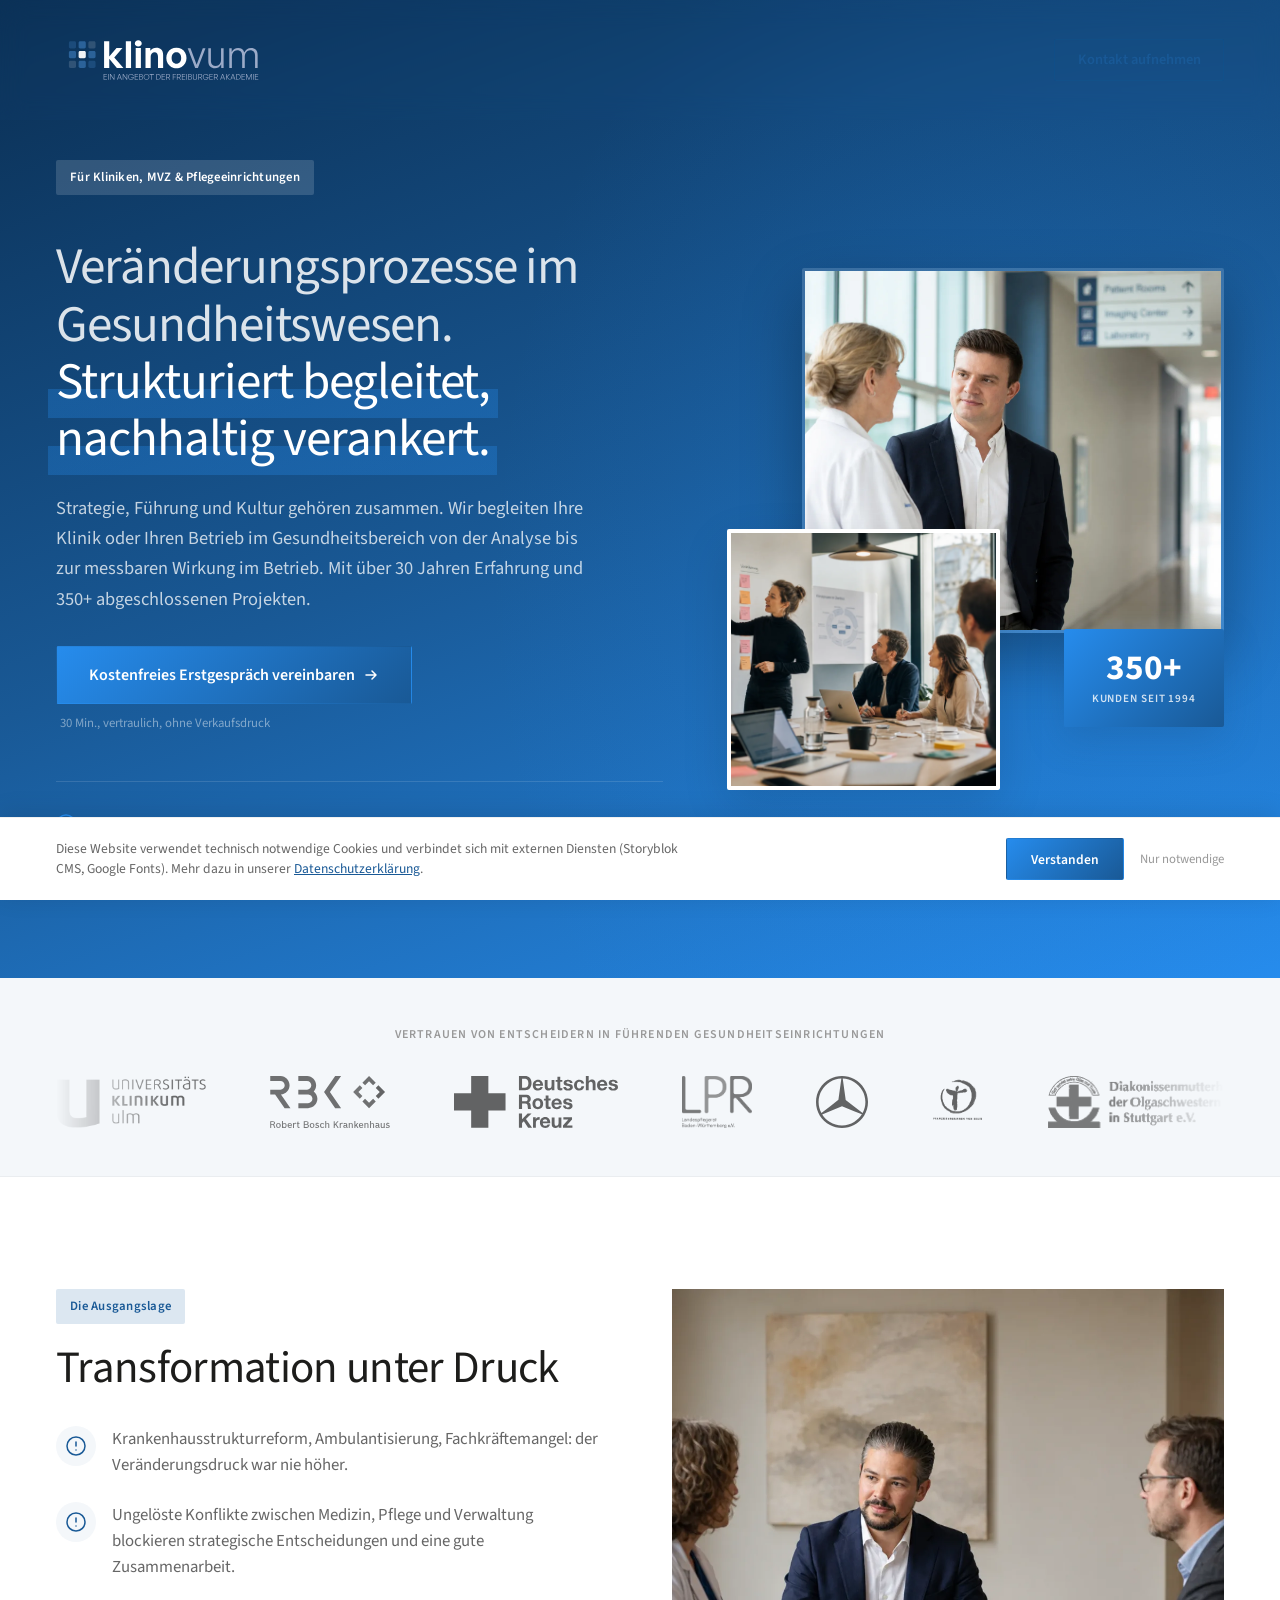
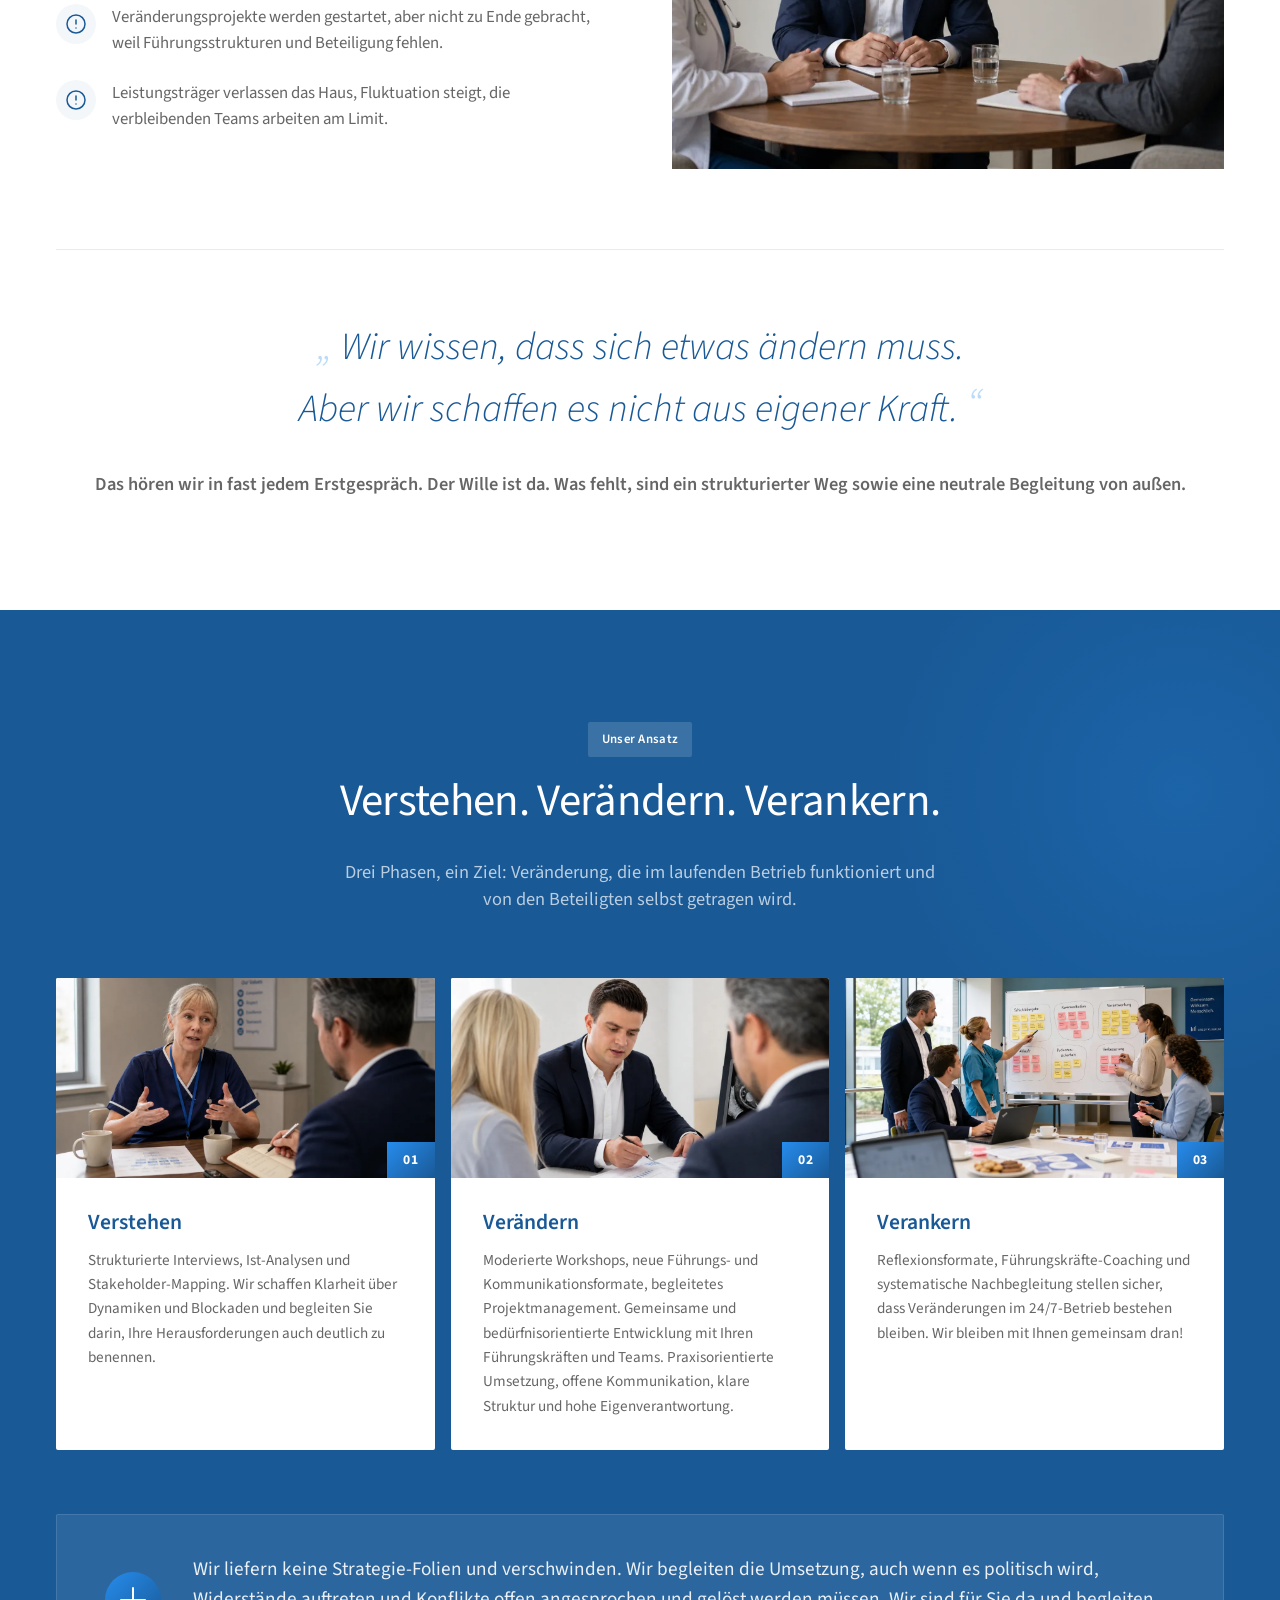
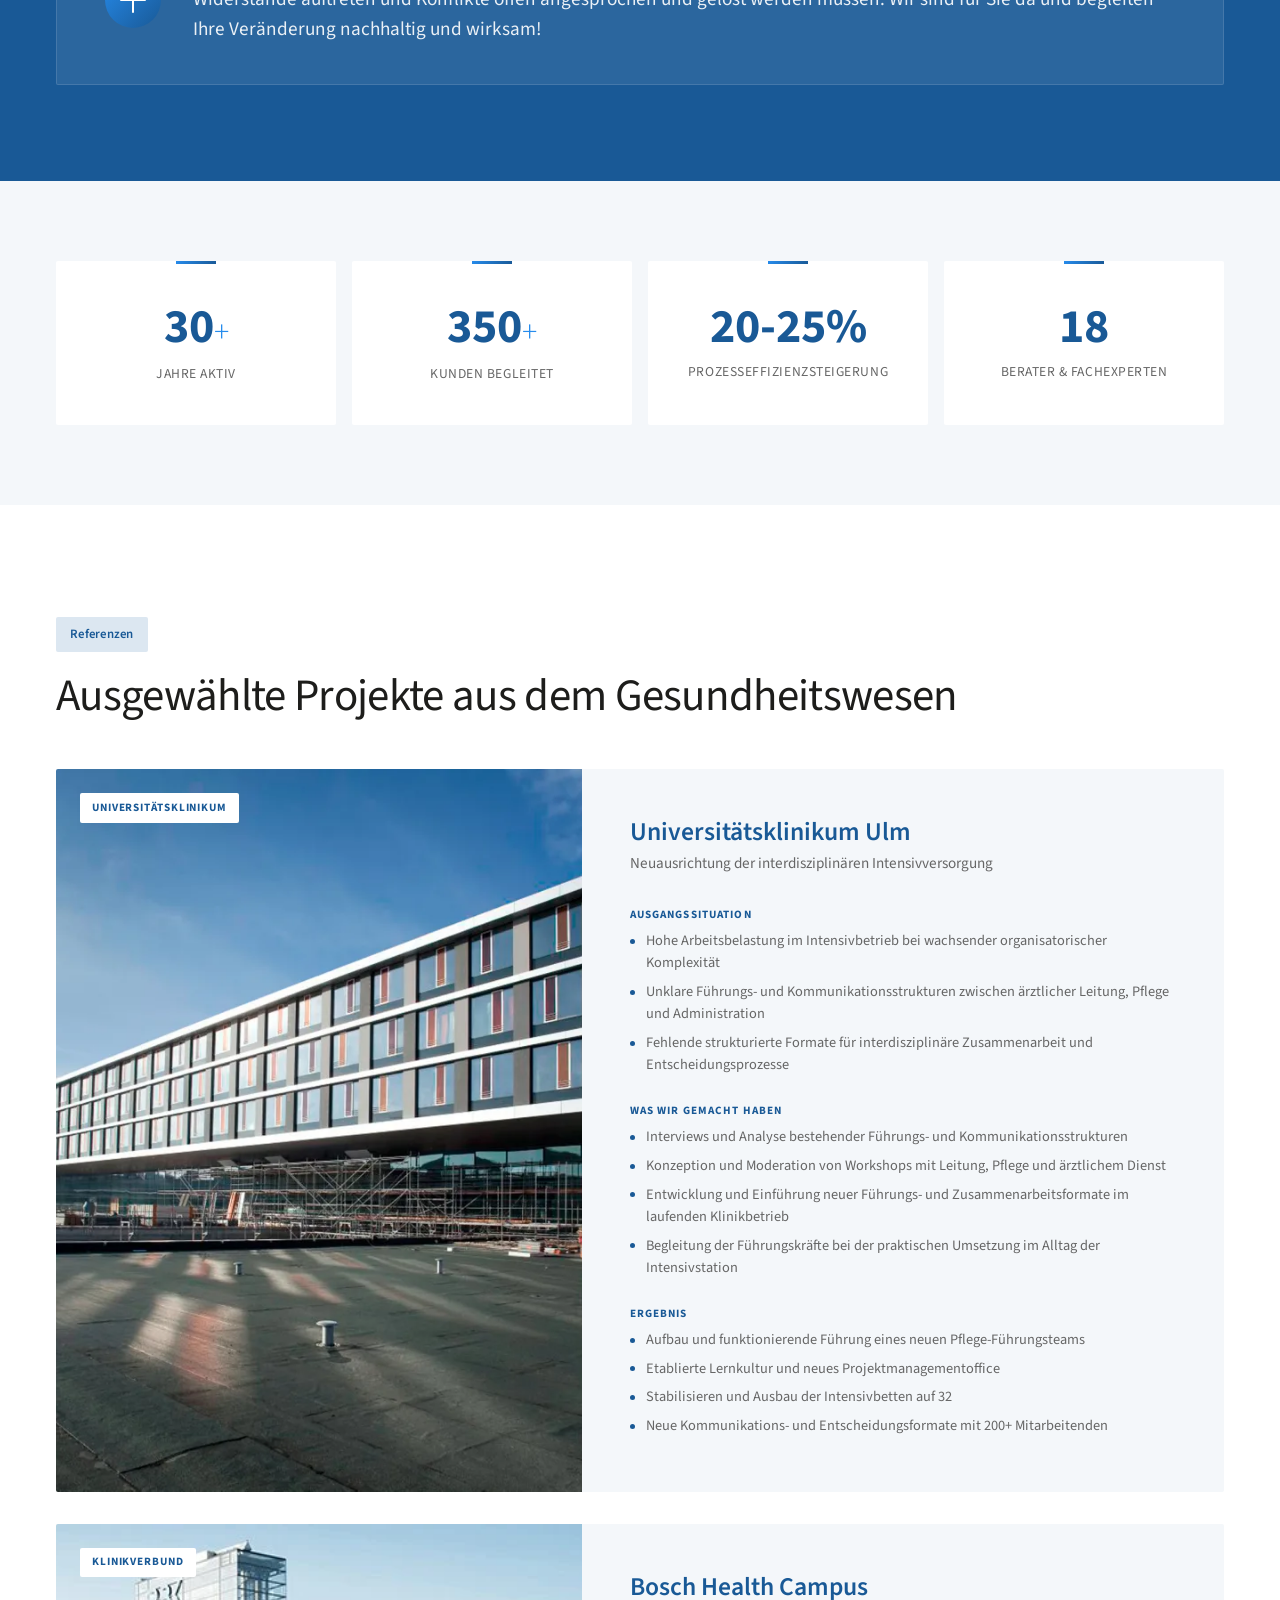
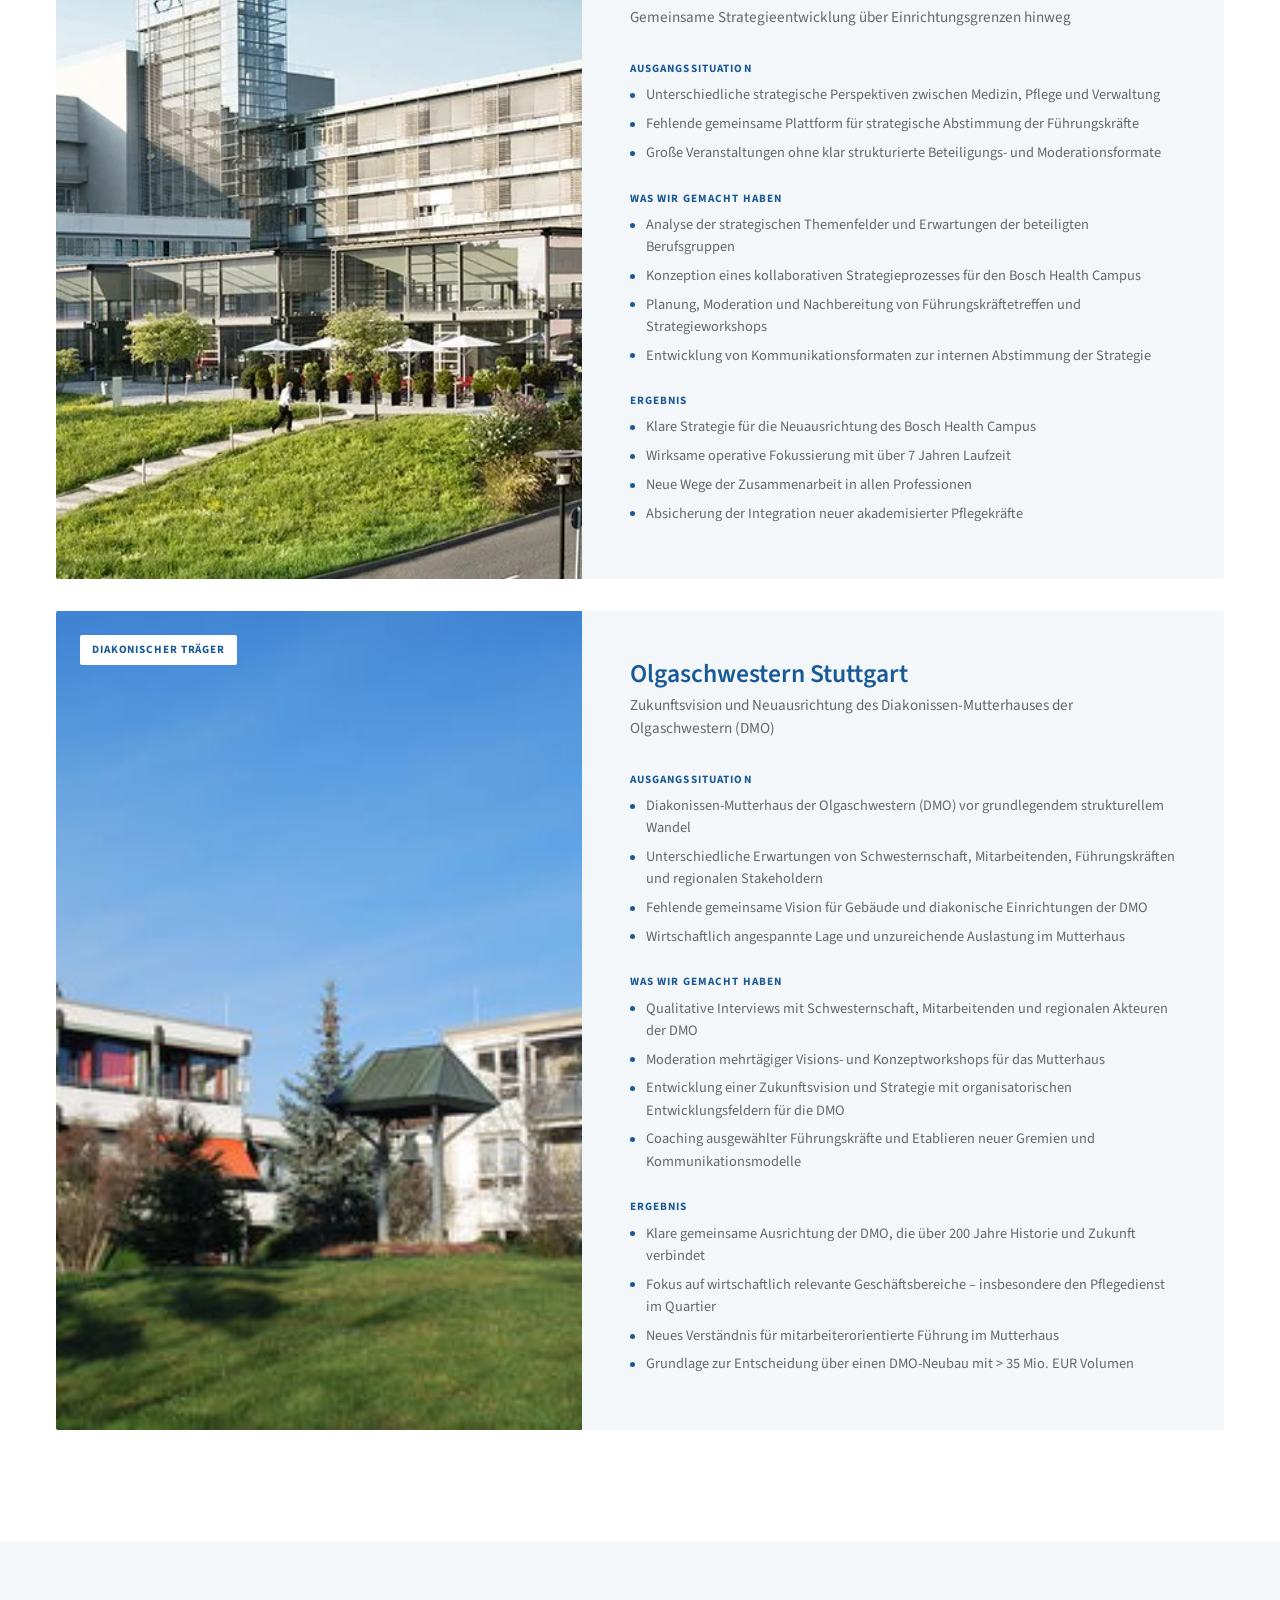
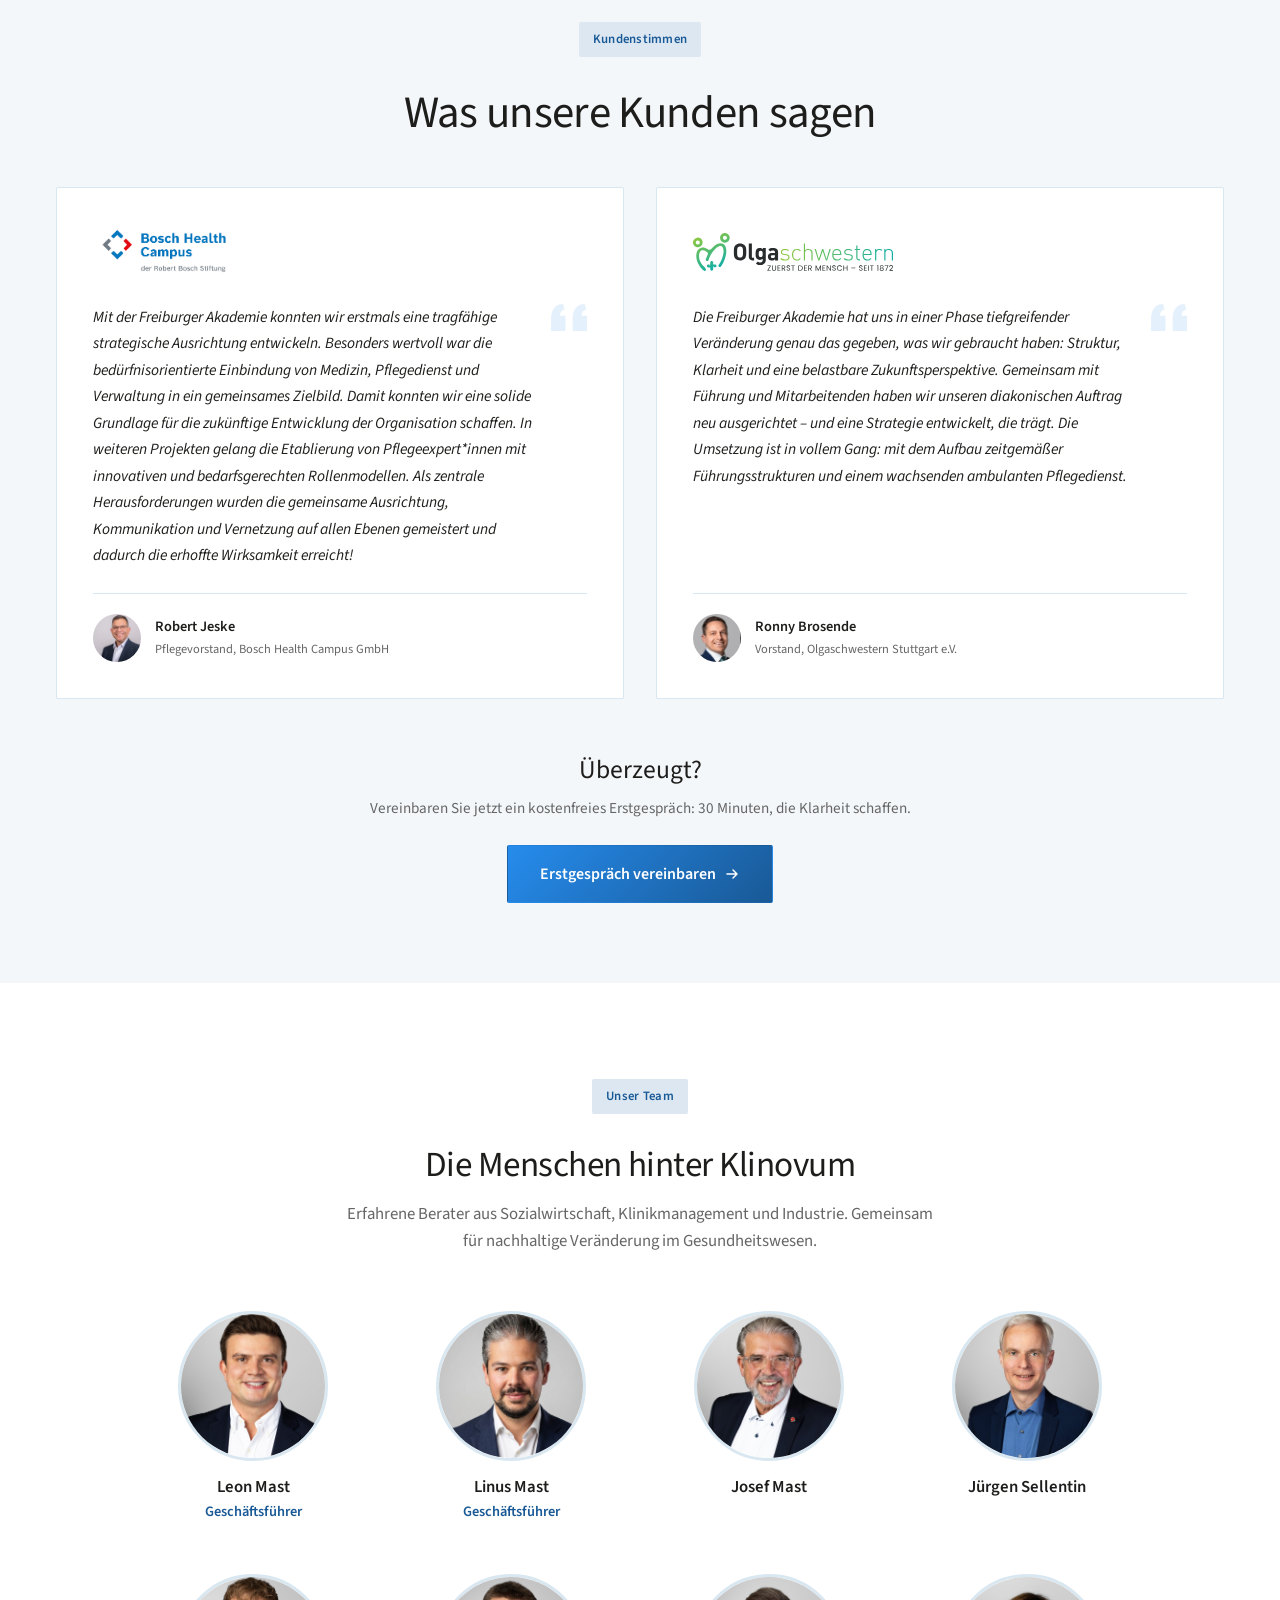
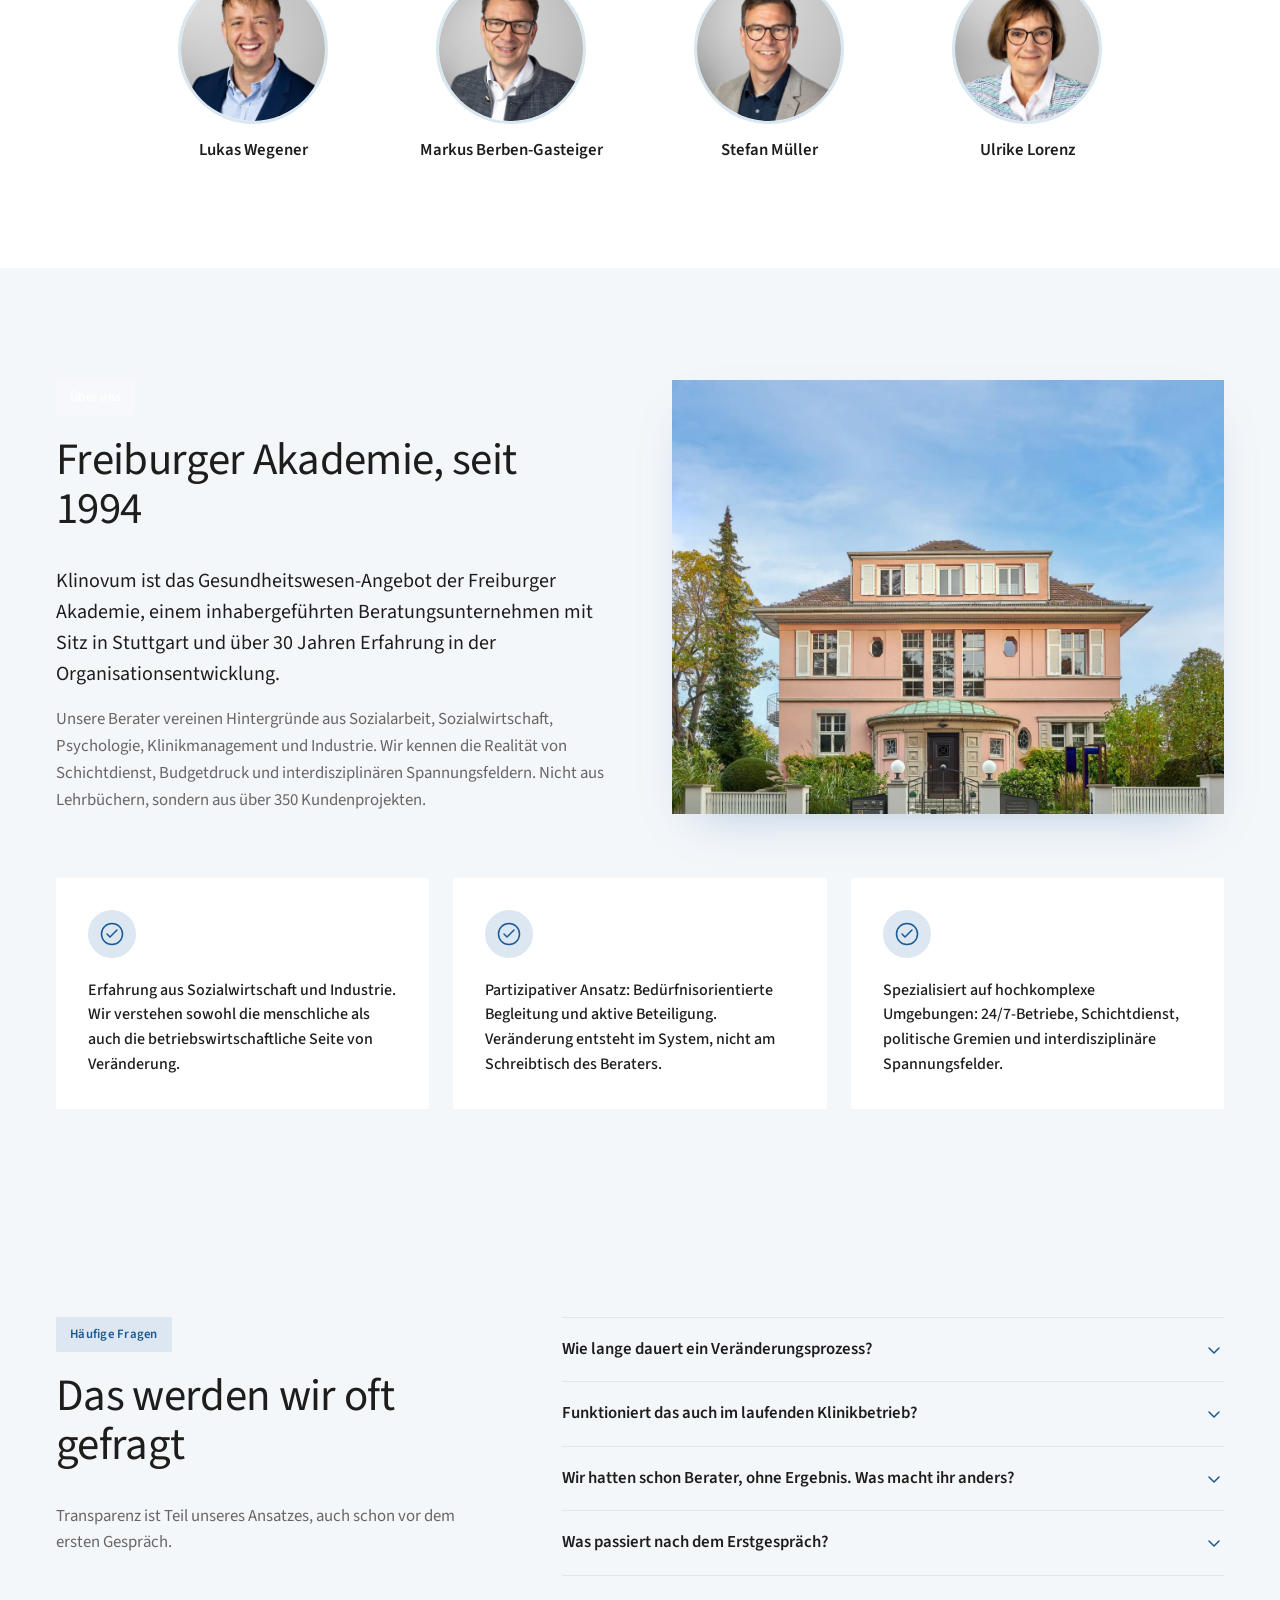
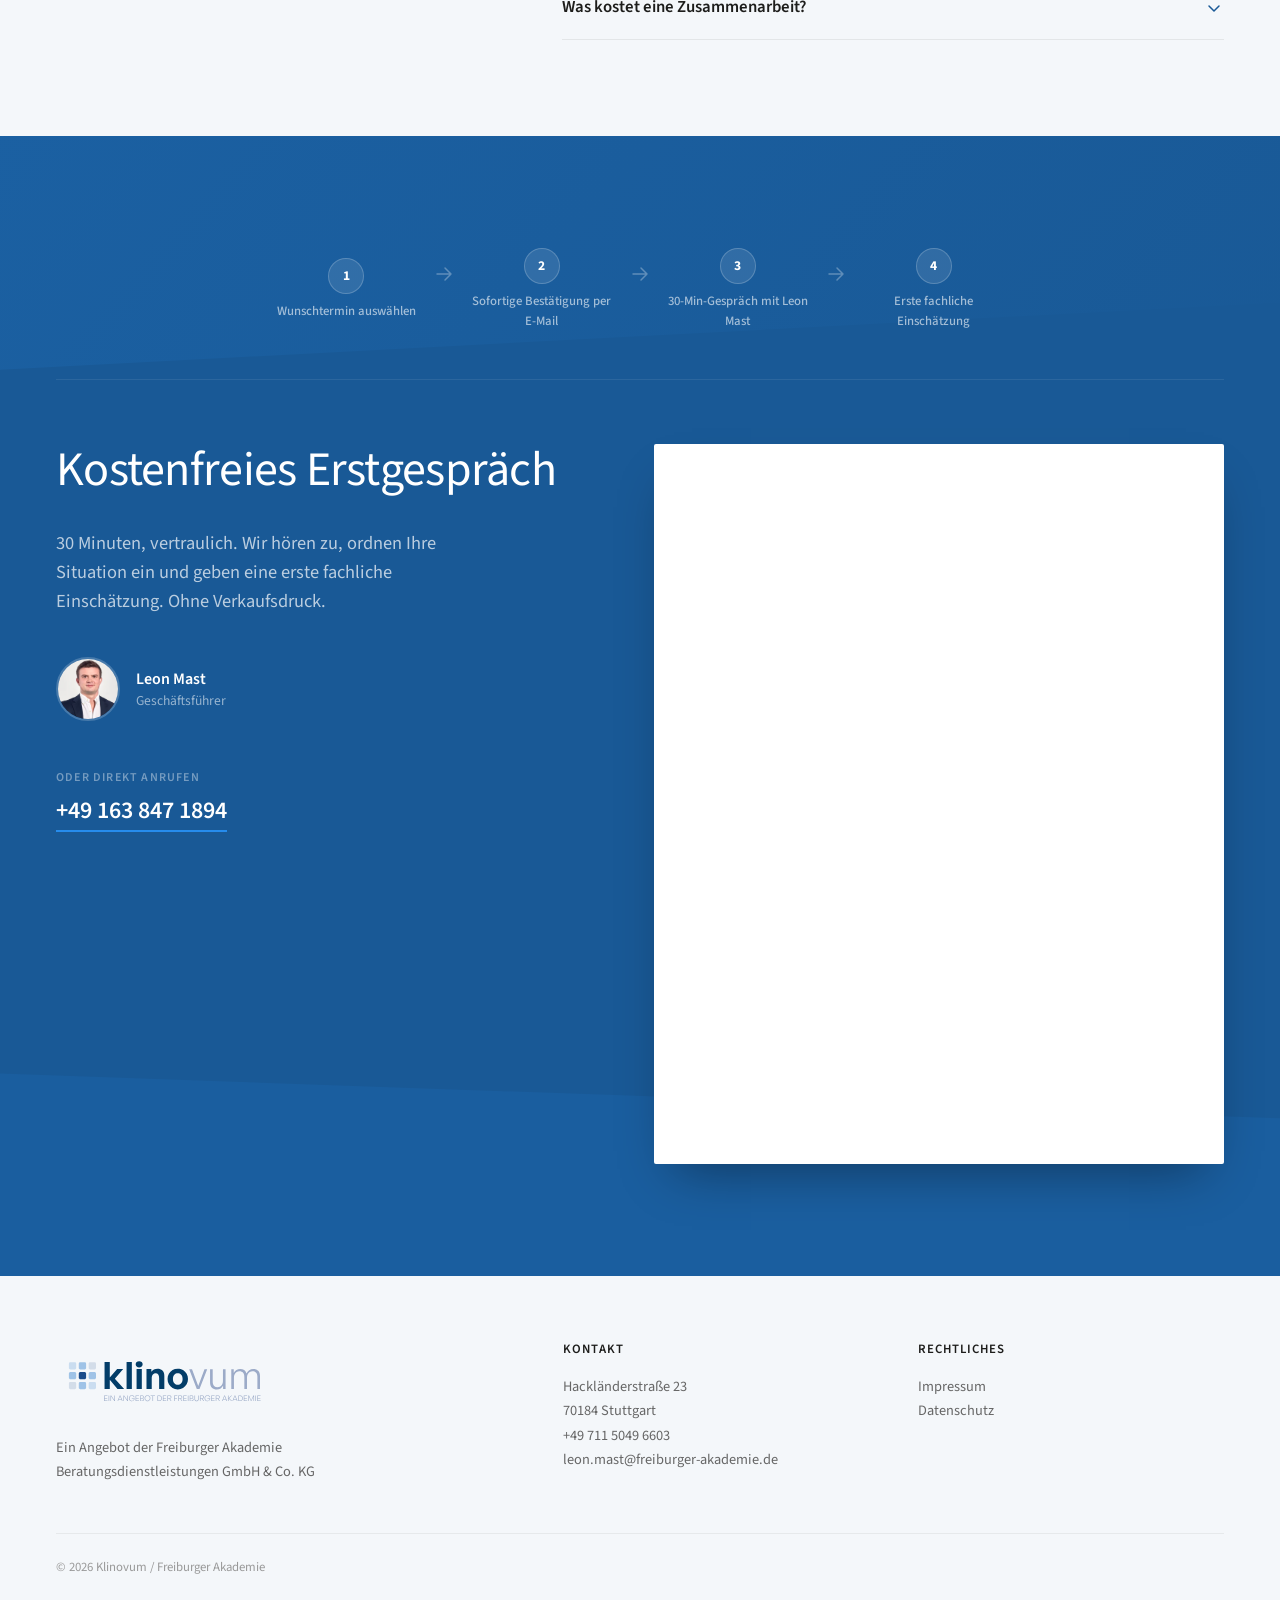
==== commit 30eb89a5: "Optimize images for site speed and SEO - Convert hero, problem, approach, case, about and portrait i" ====
--- a/landingpage/index.html
+++ b/landingpage/index.html
@@ -10,6 +10,7 @@
   <link rel="icon" href="assets/favicon-16.png" type="image/png" sizes="16x16">
   <link rel="preconnect" href="https://fonts.googleapis.com">
   <link rel="preconnect" href="https://fonts.gstatic.com" crossorigin>
+  <link rel="preload" as="image" href="assets/hero-klinikflur.webp" fetchpriority="high">
   <link href="https://fonts.googleapis.com/css2?family=Source+Sans+3:ital,wght@0,300;0,400;0,600;0,700;1,400&display=swap" rel="stylesheet">
   <link rel="stylesheet" href="style.css">
   <link rel="stylesheet" href="https://assets.calendly.com/assets/external/widget.css">
@@ -70,10 +71,10 @@
           <div class="hero-right">
             <div class="hero-image-stack">
               <div class="hero-img-main">
-                <img src="assets/hero-klinikflur.png" alt="Beratungsgespräch im Klinikflur" data-cms="hero.image_main">
+                <img src="assets/hero-klinikflur.webp" alt="Klinovum Berater im Beratungsgespräch im Klinikflur – Organisationsentwicklung im Krankenhaus" width="1600" height="1200" fetchpriority="high" decoding="async" data-cms="hero.image_main">
               </div>
               <div class="hero-img-secondary">
-                <img src="assets/hero-workshop.png" alt="Workshop: Analyse, Veränderung, Verankerung am Whiteboard" data-cms="hero.image_secondary">
+                <img src="assets/hero-workshop.webp" alt="Klinovum Workshop in einer Klinik – Analyse, Veränderung und Verankerung am Whiteboard" width="1600" height="1067" loading="lazy" decoding="async" data-cms="hero.image_secondary">
               </div>
               <div class="hero-stat-card">
                 <span class="hero-stat-number" data-cms="hero.stat_number">350+</span>
@@ -94,21 +95,21 @@
         <div class="logos-track">
           <div class="logos-slide" data-cms="logos.items">
             <!-- Set 1 -->
-            <div class="logo-item"><img src="assets/logos/uniklinik-ulm.png" alt="Universitätsklinikum Ulm"></div>
-            <div class="logo-item"><img src="assets/logos/rbk.svg" alt="Robert-Bosch-Krankenhaus"></div>
-            <div class="logo-item"><img src="assets/logos/drk.svg" alt="Deutsches Rotes Kreuz"></div>
-            <div class="logo-item"><img src="assets/logos/landespflegerat-bw.png" alt="Landespflegerat Baden-Württemberg"></div>
-            <div class="logo-item"><img src="assets/logos/mercedes-benz.svg" alt="Mercedes-Benz Werksärzte" title="Mercedes-Benz Werksärzte"></div>
-            <div class="logo-item"><img src="assets/logos/franziskanerinnen.png" alt="Franziskanerinnen von Reute"></div>
-            <div class="logo-item"><img src="assets/logos/olgaschwestern.png" alt="Diakonissenmutterhaus der Olgaschwestern"></div>
+            <div class="logo-item"><img src="assets/logos/uniklinik-ulm.png" alt="Universitätsklinikum Ulm" loading="lazy" decoding="async"></div>
+            <div class="logo-item"><img src="assets/logos/rbk.svg" alt="Robert-Bosch-Krankenhaus" loading="lazy" decoding="async"></div>
+            <div class="logo-item"><img src="assets/logos/drk.svg" alt="Deutsches Rotes Kreuz" loading="lazy" decoding="async"></div>
+            <div class="logo-item"><img src="assets/logos/landespflegerat-bw.png" alt="Landespflegerat Baden-Württemberg" loading="lazy" decoding="async"></div>
+            <div class="logo-item"><img src="assets/logos/mercedes-benz.svg" alt="Mercedes-Benz Werksärzte" title="Mercedes-Benz Werksärzte" loading="lazy" decoding="async"></div>
+            <div class="logo-item"><img src="assets/logos/franziskanerinnen.png" alt="Franziskanerinnen von Reute" loading="lazy" decoding="async"></div>
+            <div class="logo-item"><img src="assets/logos/olgaschwestern.png" alt="Diakonissenmutterhaus der Olgaschwestern" loading="lazy" decoding="async"></div>
             <!-- Set 2 (duplicate for seamless loop) -->
-            <div class="logo-item"><img src="assets/logos/uniklinik-ulm.png" alt="Universitätsklinikum Ulm"></div>
-            <div class="logo-item"><img src="assets/logos/rbk.svg" alt="Robert-Bosch-Krankenhaus"></div>
-            <div class="logo-item"><img src="assets/logos/drk.svg" alt="Deutsches Rotes Kreuz"></div>
-            <div class="logo-item"><img src="assets/logos/landespflegerat-bw.png" alt="Landespflegerat Baden-Württemberg"></div>
-            <div class="logo-item"><img src="assets/logos/mercedes-benz.svg" alt="Mercedes-Benz Werksärzte" title="Mercedes-Benz Werksärzte"></div>
-            <div class="logo-item"><img src="assets/logos/franziskanerinnen.png" alt="Franziskanerinnen von Reute"></div>
-            <div class="logo-item"><img src="assets/logos/olgaschwestern.png" alt="Diakonissenmutterhaus der Olgaschwestern"></div>
+            <div class="logo-item"><img src="assets/logos/uniklinik-ulm.png" alt="Universitätsklinikum Ulm" loading="lazy" decoding="async"></div>
+            <div class="logo-item"><img src="assets/logos/rbk.svg" alt="Robert-Bosch-Krankenhaus" loading="lazy" decoding="async"></div>
+            <div class="logo-item"><img src="assets/logos/drk.svg" alt="Deutsches Rotes Kreuz" loading="lazy" decoding="async"></div>
+            <div class="logo-item"><img src="assets/logos/landespflegerat-bw.png" alt="Landespflegerat Baden-Württemberg" loading="lazy" decoding="async"></div>
+            <div class="logo-item"><img src="assets/logos/mercedes-benz.svg" alt="Mercedes-Benz Werksärzte" title="Mercedes-Benz Werksärzte" loading="lazy" decoding="async"></div>
+            <div class="logo-item"><img src="assets/logos/franziskanerinnen.png" alt="Franziskanerinnen von Reute" loading="lazy" decoding="async"></div>
+            <div class="logo-item"><img src="assets/logos/olgaschwestern.png" alt="Diakonissenmutterhaus der Olgaschwestern" loading="lazy" decoding="async"></div>
           </div>
         </div>
       </div>
@@ -152,7 +153,7 @@
           </div>
           <div class="problem-right">
             <div class="problem-image-wrapper" data-reveal>
-              <img src="assets/problem-mediation.png" alt="Mediationsgespräch zwischen Medizin, Pflege und Verwaltung" class="problem-image">
+              <img src="assets/problem-mediation.webp" alt="Mediationsgespräch zwischen Medizin, Pflege und Verwaltung in einer Klinik" class="problem-image" width="1200" height="900" loading="lazy" decoding="async">
             </div>
           </div>
         </div>
@@ -181,7 +182,7 @@
         <div class="approach-grid" data-cms="solution.steps">
           <div class="approach-card" data-reveal>
             <div class="approach-card-top">
-              <img src="assets/approach/verstehen.png" alt="Strukturiertes Interview im Klinikkontext" class="approach-img">
+              <img src="assets/approach/verstehen.webp" alt="Strukturiertes Interview im Klinikkontext – Analyse durch Klinovum" class="approach-img" width="1200" height="676" loading="lazy" decoding="async">
               <div class="approach-number">01</div>
             </div>
             <div class="approach-card-body">
@@ -191,7 +192,7 @@
           </div>
           <div class="approach-card" data-reveal>
             <div class="approach-card-top">
-              <img src="assets/approach/veraendern.png" alt="Beratungsgespräch zu Veränderungsmaßnahmen" class="approach-img">
+              <img src="assets/approach/veraendern.webp" alt="Beratungsgespräch zu Veränderungsmaßnahmen mit Klinikführung" class="approach-img" width="1200" height="676" loading="lazy" decoding="async">
               <div class="approach-number">02</div>
             </div>
             <div class="approach-card-body">
@@ -201,7 +202,7 @@
           </div>
           <div class="approach-card" data-reveal>
             <div class="approach-card-top">
-              <img src="assets/approach/verankern.png" alt="Workshop zur Verankerung neuer Routinen" class="approach-img">
+              <img src="assets/approach/verankern.webp" alt="Klinik-Workshop zur Verankerung neuer Routinen und Führungsformate" class="approach-img" width="1200" height="683" loading="lazy" decoding="async">
               <div class="approach-number">03</div>
             </div>
             <div class="approach-card-body">
@@ -259,7 +260,7 @@
 
         <div data-cms="cases.items"><div class="case-card" data-reveal>
           <div class="case-card-image">
-            <img src="assets/cases/uniklinik-ulm.jpg" alt="Universitätsklinikum Ulm" class="case-img">
+            <img src="assets/cases/uniklinik-ulm.webp" alt="Case Study Universitätsklinikum Ulm – Klinovum Beratungsprojekt" class="case-img" width="1200" height="812" loading="lazy" decoding="async">
             <span class="case-tag">Universitätsklinikum</span>
           </div>
           <div class="case-card-content">
@@ -298,7 +299,7 @@
 
         <div class="case-card" data-reveal>
           <div class="case-card-image">
-            <img src="assets/cases/bosch-health-campus.jpg" alt="Bosch Health Campus" class="case-img">
+            <img src="assets/cases/bosch-health-campus.webp" alt="Case Study Bosch Health Campus – Klinovum Strategieprojekt" class="case-img" width="1200" height="503" loading="lazy" decoding="async">
             <span class="case-tag">Klinikverbund</span>
           </div>
           <div class="case-card-content">
@@ -337,7 +338,7 @@
 
         <div class="case-card" data-reveal>
           <div class="case-card-image">
-            <img src="assets/cases/olgaschwestern.jpg" alt="Olgaschwestern Stuttgart" class="case-img">
+            <img src="assets/cases/olgaschwestern.jpg" alt="Case Study Olgaschwestern Stuttgart – Klinovum Begleitung des Diakonissen-Mutterhauses" class="case-img" width="639" height="300" loading="lazy" decoding="async">
             <span class="case-tag">Diakonischer Träger</span>
           </div>
           <div class="case-card-content">
@@ -393,14 +394,14 @@
           <!-- Bosch Health Campus -->
           <div class="testimonial-card" data-reveal>
             <div class="testimonial-card-logo">
-              <img src="assets/logos/bosch-health-campus.png" alt="Bosch Health Campus GmbH">
+              <img src="assets/logos/bosch-health-campus.png" alt="Bosch Health Campus GmbH" loading="lazy" decoding="async">
             </div>
             <div class="testimonial-card-body">
               <svg class="testimonial-mark" width="36" height="27" viewBox="0 0 48 36" fill="none"><path d="M0 36V20.4C0 14.4 1.2 9.6 3.6 6C6 2.4 10.2 0 16.2 0l1.8 7.2C14.4 7.8 12 10.8 12 15.6h7.2V36H0Zm28.8 0V20.4c0-6 1.2-10.8 3.6-14.4C34.8 2.4 39 0 45 0l1.8 7.2C43.2 7.8 40.8 10.8 40.8 15.6H48V36H28.8Z" fill="#268ced" fill-opacity="0.12"/></svg>
               <blockquote>Mit der Freiburger Akademie konnten wir erstmals eine tragfähige strategische Ausrichtung entwickeln. Besonders wertvoll war die bedürfnisorientierte Einbindung von Medizin, Pflegedienst und Verwaltung in ein gemeinsames Zielbild. Damit konnten wir eine solide Grundlage für die zukünftige Entwicklung der Organisation schaffen. In weiteren Projekten gelang die Etablierung von Pflegeexpert*innen mit innovativen und bedarfsgerechten Rollenmodellen. Als zentrale Herausforderungen wurden die gemeinsame Ausrichtung, Kommunikation und Vernetzung auf allen Ebenen gemeistert und dadurch die erhoffte Wirksamkeit erreicht!</blockquote>
             </div>
             <div class="testimonial-card-person">
-              <img src="assets/team/robert-jeske.jpg" alt="Robert Jeske" class="testimonial-avatar">
+              <img src="assets/team/robert-jeske.jpg" alt="Robert Jeske" class="testimonial-avatar" loading="lazy" decoding="async">
               <div>
                 <span class="testimonial-person-name">Robert Jeske</span>
                 <span class="testimonial-person-role">Pflegevorstand, Bosch Health Campus GmbH</span>
@@ -411,14 +412,14 @@
           <!-- Olgaschwestern Stuttgart -->
           <div class="testimonial-card" data-reveal>
             <div class="testimonial-card-logo">
-              <img src="assets/logos/olgaschwestern-new.svg" alt="Olgaschwestern Stuttgart e.V.">
+              <img src="assets/logos/olgaschwestern-new.svg" alt="Olgaschwestern Stuttgart e.V." loading="lazy" decoding="async">
             </div>
             <div class="testimonial-card-body">
               <svg class="testimonial-mark" width="36" height="27" viewBox="0 0 48 36" fill="none"><path d="M0 36V20.4C0 14.4 1.2 9.6 3.6 6C6 2.4 10.2 0 16.2 0l1.8 7.2C14.4 7.8 12 10.8 12 15.6h7.2V36H0Zm28.8 0V20.4c0-6 1.2-10.8 3.6-14.4C34.8 2.4 39 0 45 0l1.8 7.2C43.2 7.8 40.8 10.8 40.8 15.6H48V36H28.8Z" fill="#268ced" fill-opacity="0.12"/></svg>
               <blockquote>Die Freiburger Akademie hat uns in einer Phase tiefgreifender Veränderung genau das gegeben, was wir gebraucht haben: Struktur, Klarheit und eine belastbare Zukunftsperspektive. Gemeinsam mit Führung und Mitarbeitenden haben wir unseren diakonischen Auftrag neu ausgerichtet – und eine Strategie entwickelt, die trägt. Die Umsetzung ist in vollem Gang: mit dem Aufbau zeitgemäßer Führungsstrukturen und einem wachsenden ambulanten Pflegedienst.</blockquote>
             </div>
             <div class="testimonial-card-person">
-              <img src="assets/team/ronny-brosende.jpg" alt="Ronny Brosende" class="testimonial-avatar">
+              <img src="assets/team/ronny-brosende.jpg" alt="Ronny Brosende" class="testimonial-avatar" loading="lazy" decoding="async">
               <div>
                 <span class="testimonial-person-name">Ronny Brosende</span>
                 <span class="testimonial-person-role">Vorstand, Olgaschwestern Stuttgart e.V.</span>
@@ -448,7 +449,7 @@
         <div class="team-grid">
           <div class="team-card" data-reveal>
             <div class="team-photo">
-              <img src="assets/team/leon-mast.jpg" alt="Leon Mast">
+              <img src="assets/team/leon-mast.jpg" alt="Leon Mast" loading="lazy" decoding="async">
             </div>
             <div class="team-info">
               <h3>Leon Mast</h3>
@@ -457,7 +458,7 @@
           </div>
           <div class="team-card" data-reveal>
             <div class="team-photo">
-              <img src="assets/team/linus-mast.jpg" alt="Linus Mast" style="object-position: center 5%;">
+              <img src="assets/team/linus-mast.jpg" alt="Linus Mast" style="object-position: center 5%;" loading="lazy" decoding="async">
             </div>
             <div class="team-info">
               <h3>Linus Mast</h3>
@@ -466,7 +467,7 @@
           </div>
           <div class="team-card" data-reveal>
             <div class="team-photo">
-              <img src="assets/team/josef-mast.jpg" alt="Josef Mast">
+              <img src="assets/team/josef-mast.jpg" alt="Josef Mast" loading="lazy" decoding="async">
             </div>
             <div class="team-info">
               <h3>Josef Mast</h3>
@@ -475,7 +476,7 @@
           </div>
           <div class="team-card" data-reveal>
             <div class="team-photo">
-              <img src="assets/team/juergen-sellentin.jpg" alt="Jürgen Sellentin">
+              <img src="assets/team/juergen-sellentin.jpg" alt="Jürgen Sellentin" loading="lazy" decoding="async">
             </div>
             <div class="team-info">
               <h3>Jürgen Sellentin</h3>
@@ -484,7 +485,7 @@
           </div>
           <div class="team-card" data-reveal>
             <div class="team-photo">
-              <img src="assets/team/lukas-wegener.jpg" alt="Lukas Wegener">
+              <img src="assets/team/lukas-wegener.jpg" alt="Lukas Wegener" loading="lazy" decoding="async">
             </div>
             <div class="team-info">
               <h3>Lukas Wegener</h3>
@@ -493,7 +494,7 @@
           </div>
           <div class="team-card" data-reveal>
             <div class="team-photo">
-              <img src="assets/team/markus-berben-gasteiger.jpg" alt="Markus Berben-Gasteiger">
+              <img src="assets/team/markus-berben-gasteiger.jpg" alt="Markus Berben-Gasteiger" loading="lazy" decoding="async">
             </div>
             <div class="team-info">
               <h3>Markus Berben-Gasteiger</h3>
@@ -502,7 +503,7 @@
           </div>
           <div class="team-card" data-reveal>
             <div class="team-photo">
-              <img src="assets/team/stefan-mueller.jpg" alt="Stefan Müller">
+              <img src="assets/team/stefan-mueller.jpg" alt="Stefan Müller" loading="lazy" decoding="async">
             </div>
             <div class="team-info">
               <h3>Stefan Müller</h3>
@@ -511,7 +512,7 @@
           </div>
           <div class="team-card" data-reveal>
             <div class="team-photo">
-              <img src="assets/team/ulrike-lorenz.jpg" alt="Ulrike Lorenz">
+              <img src="assets/team/ulrike-lorenz.jpg" alt="Ulrike Lorenz" loading="lazy" decoding="async">
             </div>
             <div class="team-info">
               <h3>Ulrike Lorenz</h3>
@@ -537,7 +538,7 @@
           <div class="about-right">
             <div class="about-image-grid about-image-grid--single">
               <div class="about-img-wrapper about-img-1">
-                <img src="assets/freiburgerakademie.jpg" alt="Freiburger Akademie" class="about-img">
+                <img src="assets/freiburgerakademie.webp" alt="Sitz der Freiburger Akademie in Stuttgart – Mutterhaus von Klinovum" class="about-img" width="1600" height="1046" loading="lazy" decoding="async">
               </div>
             </div>
           </div>
@@ -661,7 +662,7 @@
             <h2 data-cms="contact.headline">Kostenfreies Erstgespräch</h2>
             <p class="contact-sub" data-cms="contact.subline">30 Minuten, vertraulich. Wir hören zu, ordnen Ihre Situation ein und geben eine erste fachliche Einschätzung. Ohne Verkaufsdruck.</p>
             <div class="contact-portrait">
-              <img src="assets/leon-mast.jpg" alt="Leon Mast" class="portrait-img" data-cms="contact.portrait">
+              <img src="assets/leon-mast.webp" alt="Leon Mast, Geschäftsführer Klinovum" class="portrait-img" width="64" height="64" loading="lazy" decoding="async" data-cms="contact.portrait">
               <div class="portrait-info">
                 <span class="portrait-name" data-cms="contact.portrait_name">Leon Mast</span>
                 <span class="portrait-role" data-cms="contact.portrait_role">Geschäftsführer</span>
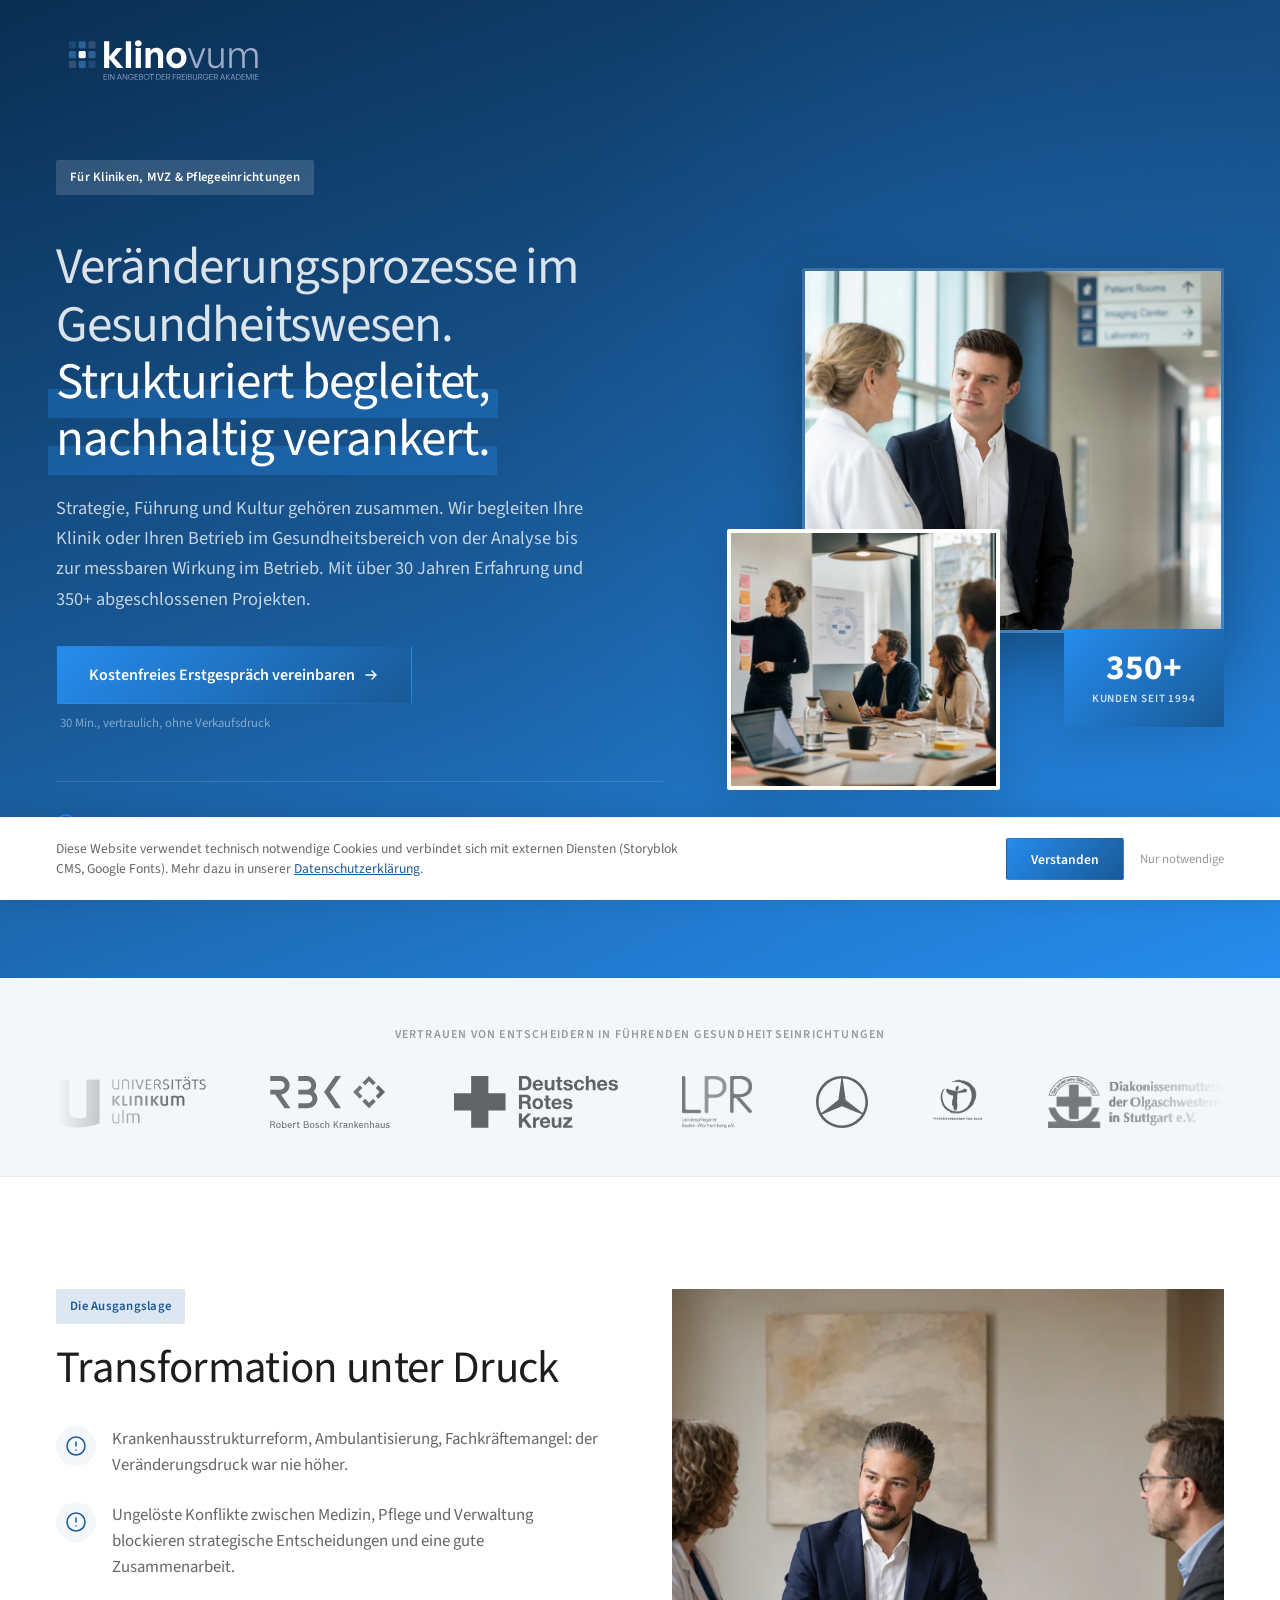
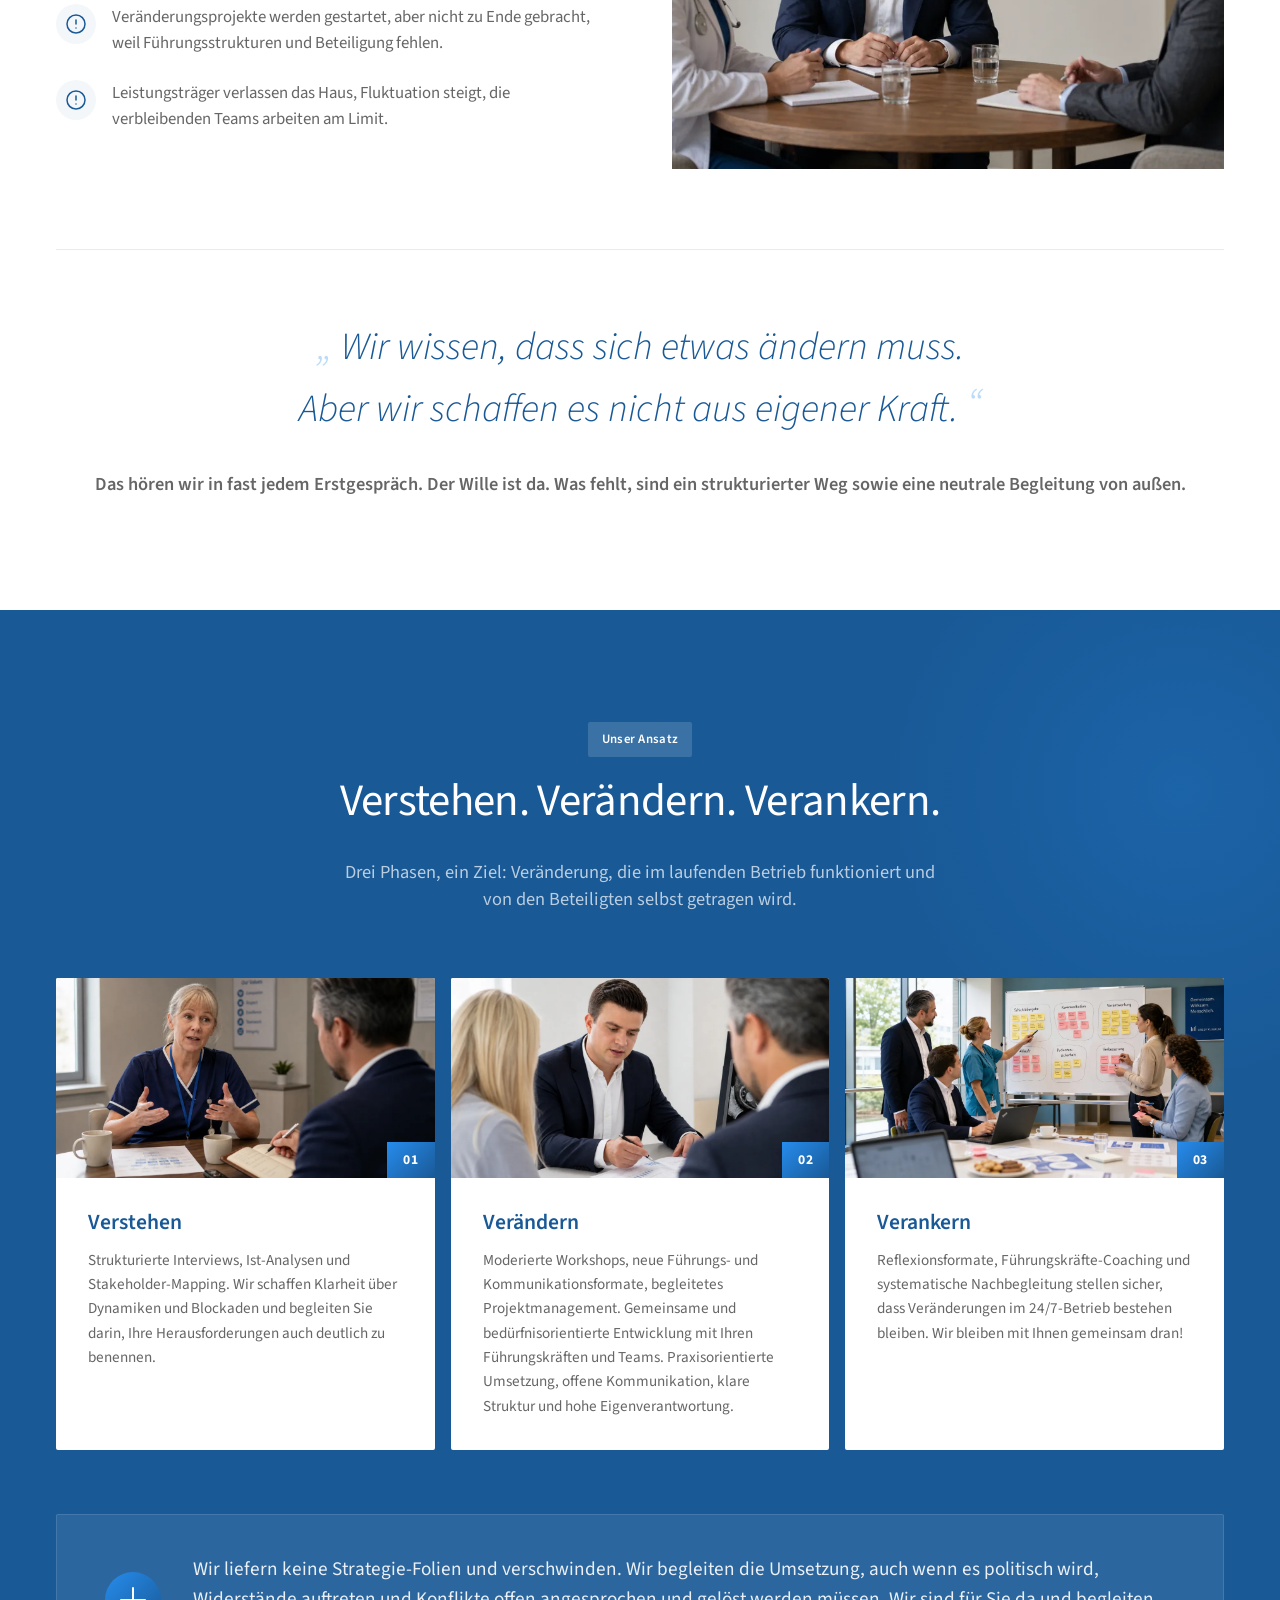
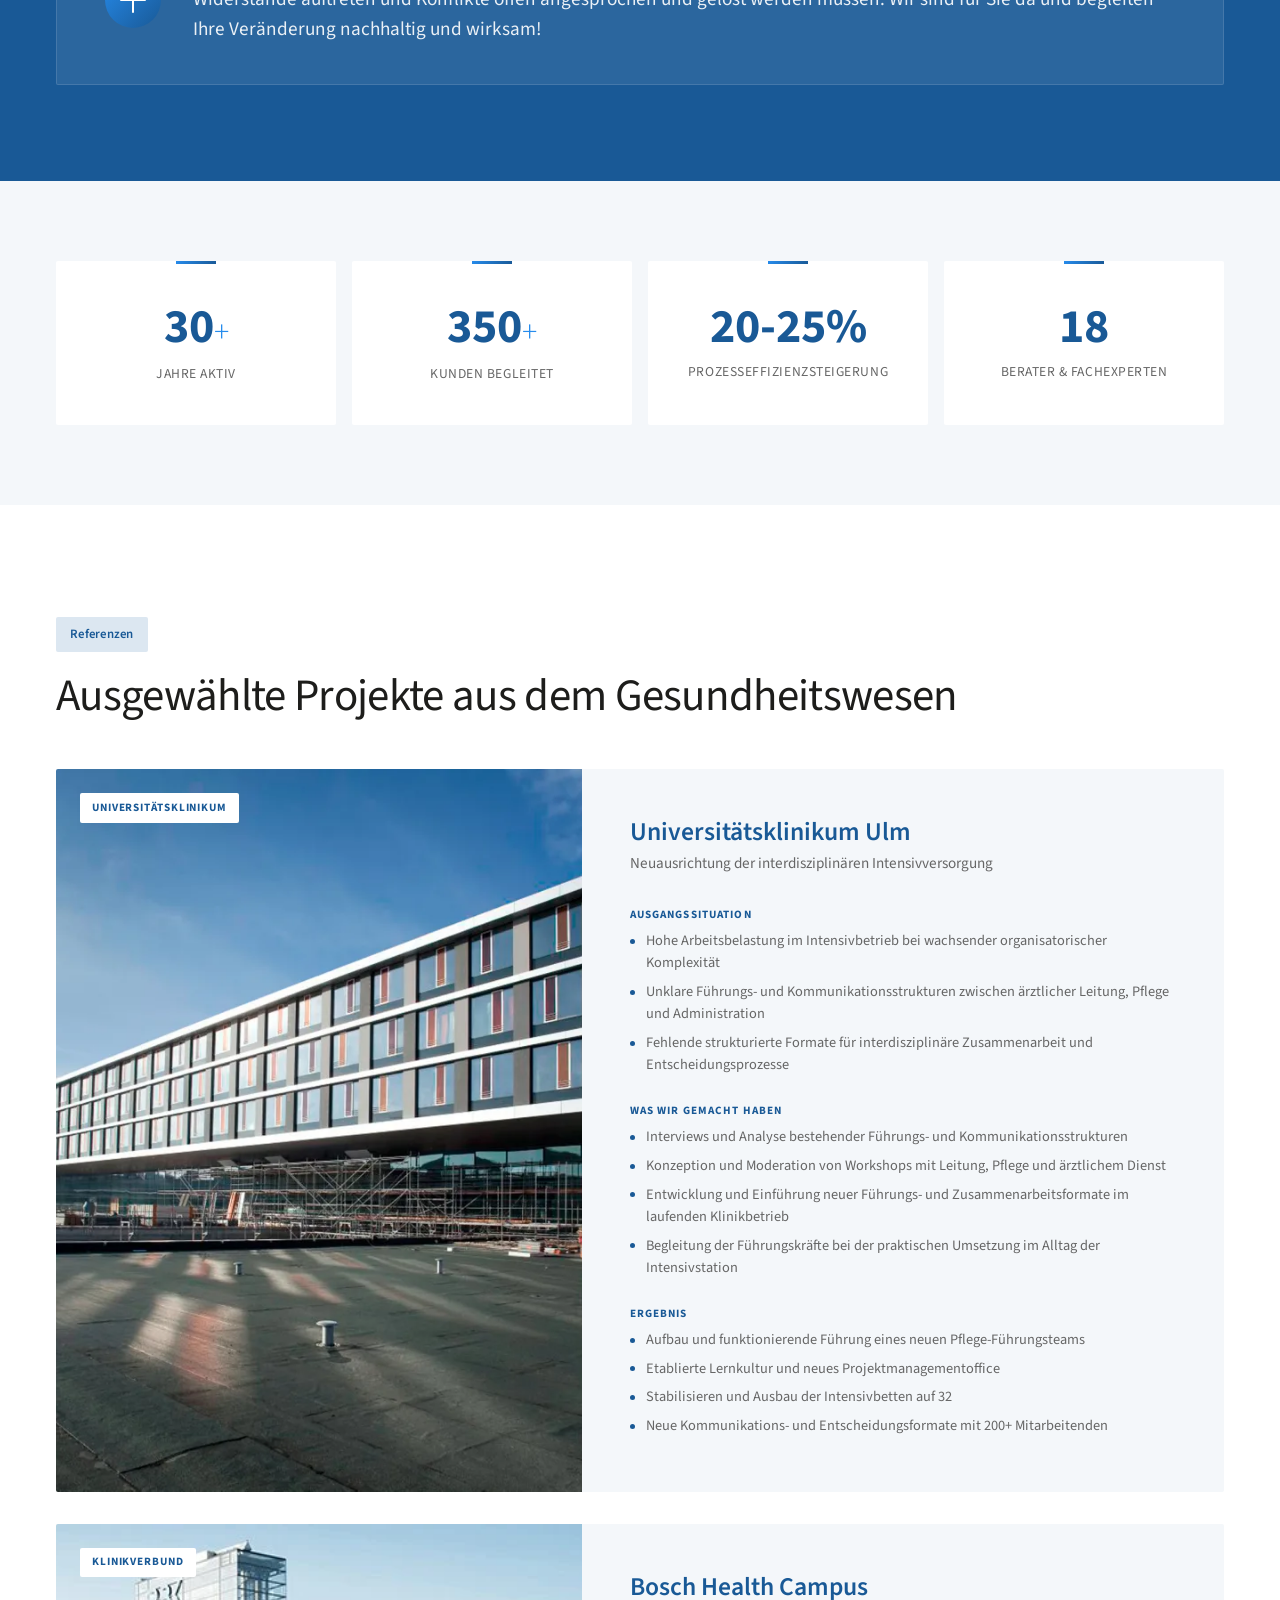
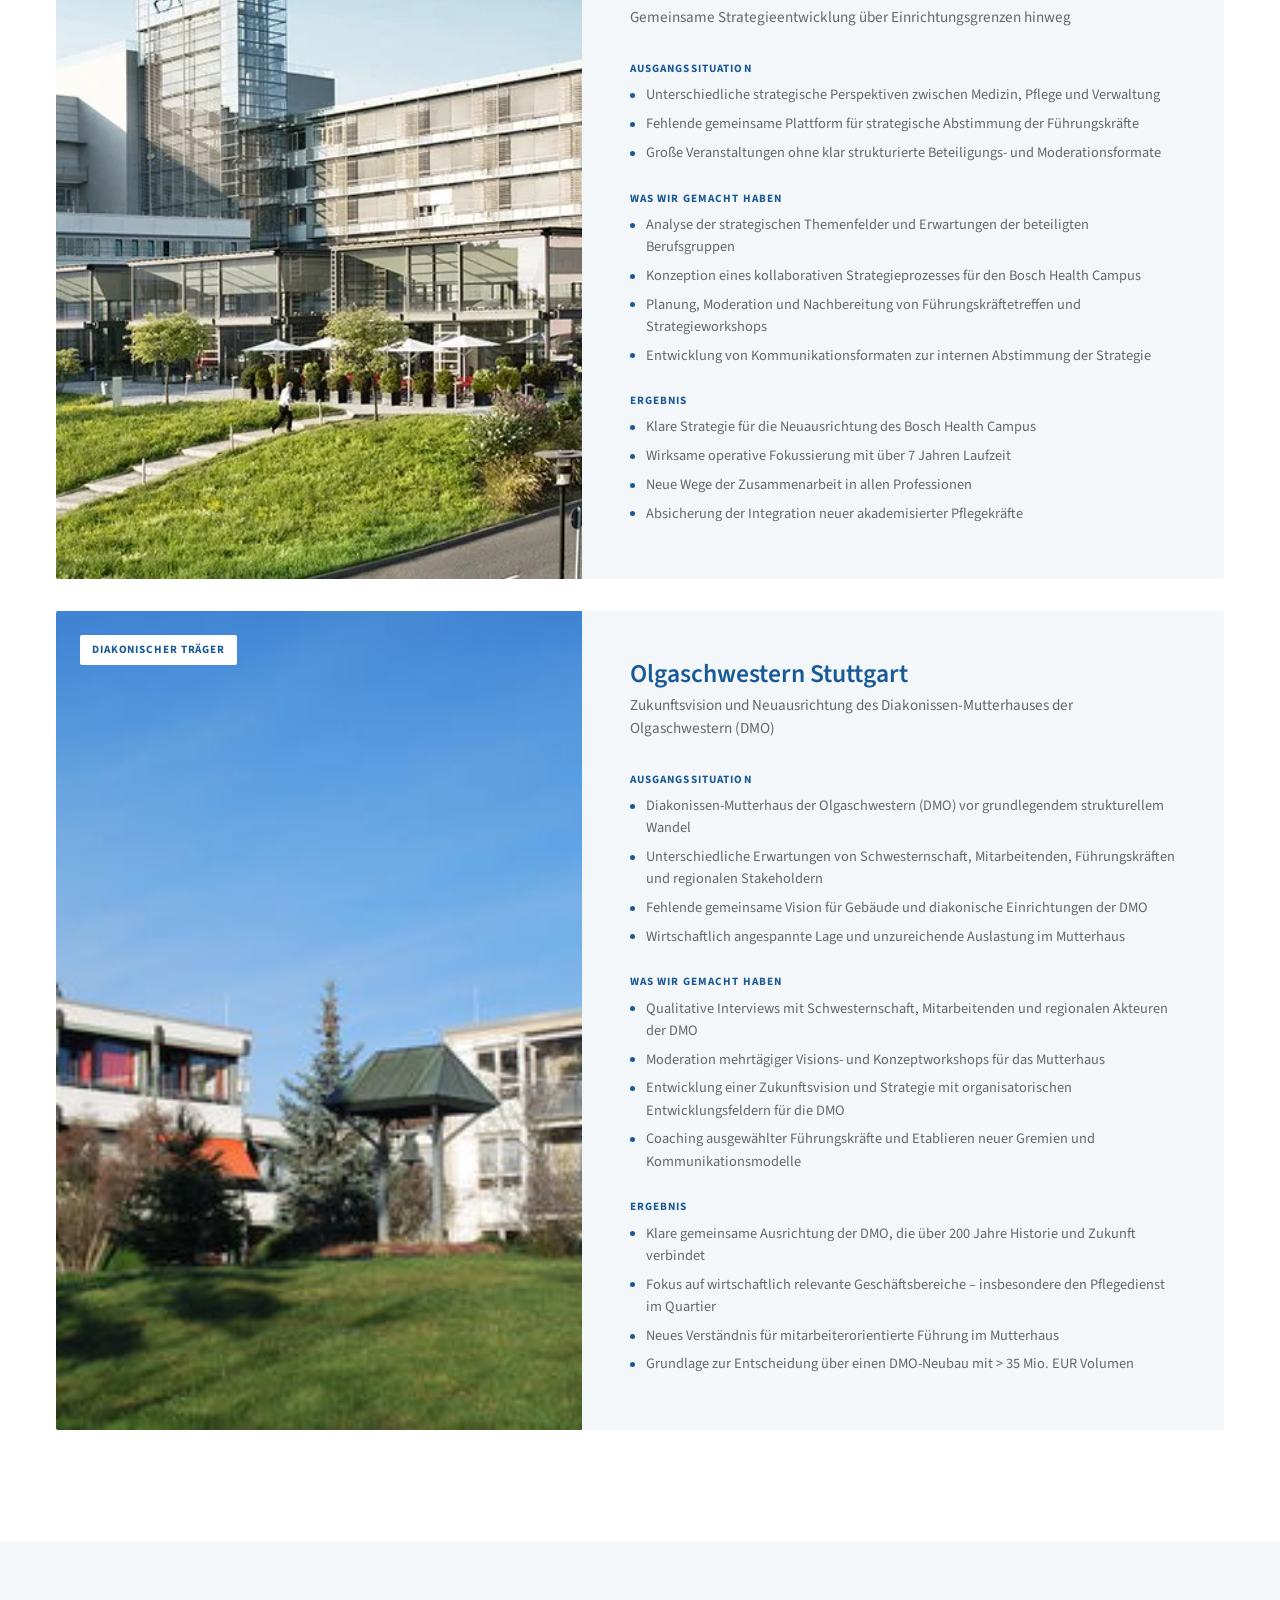
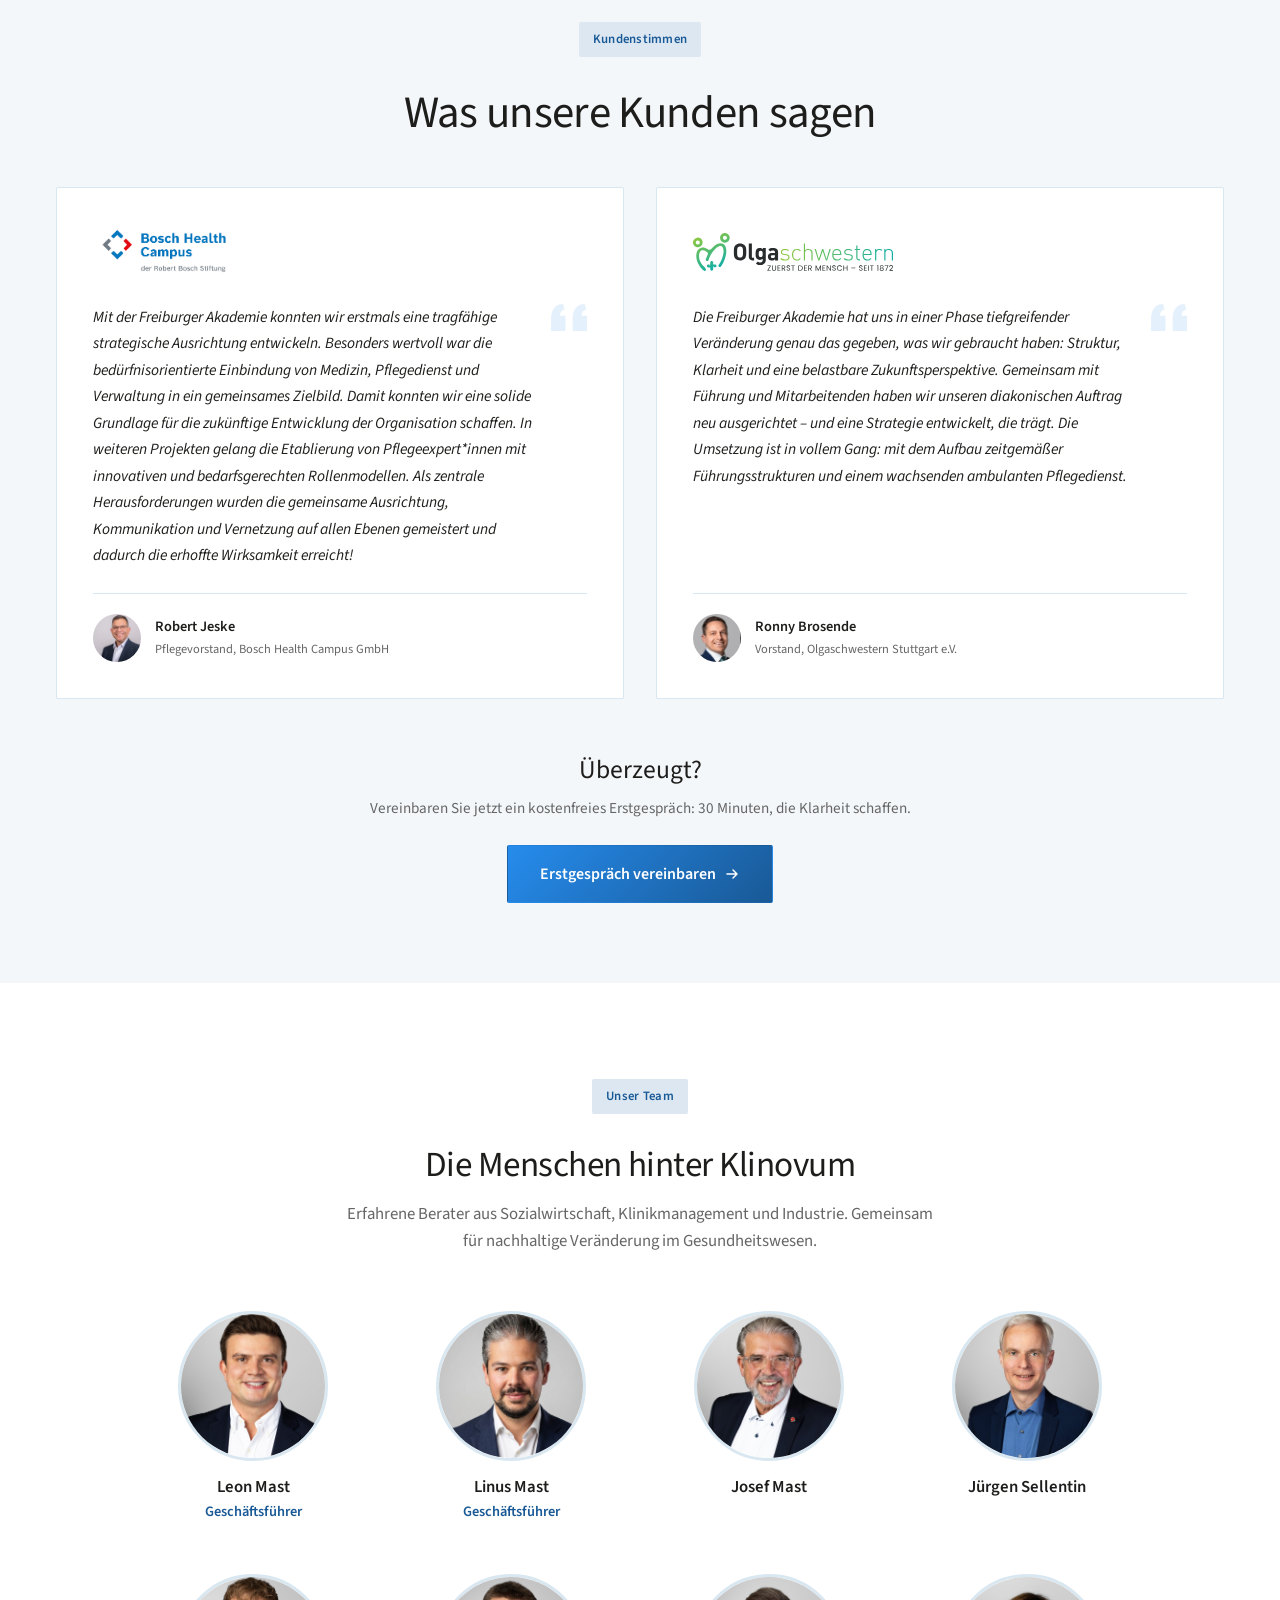
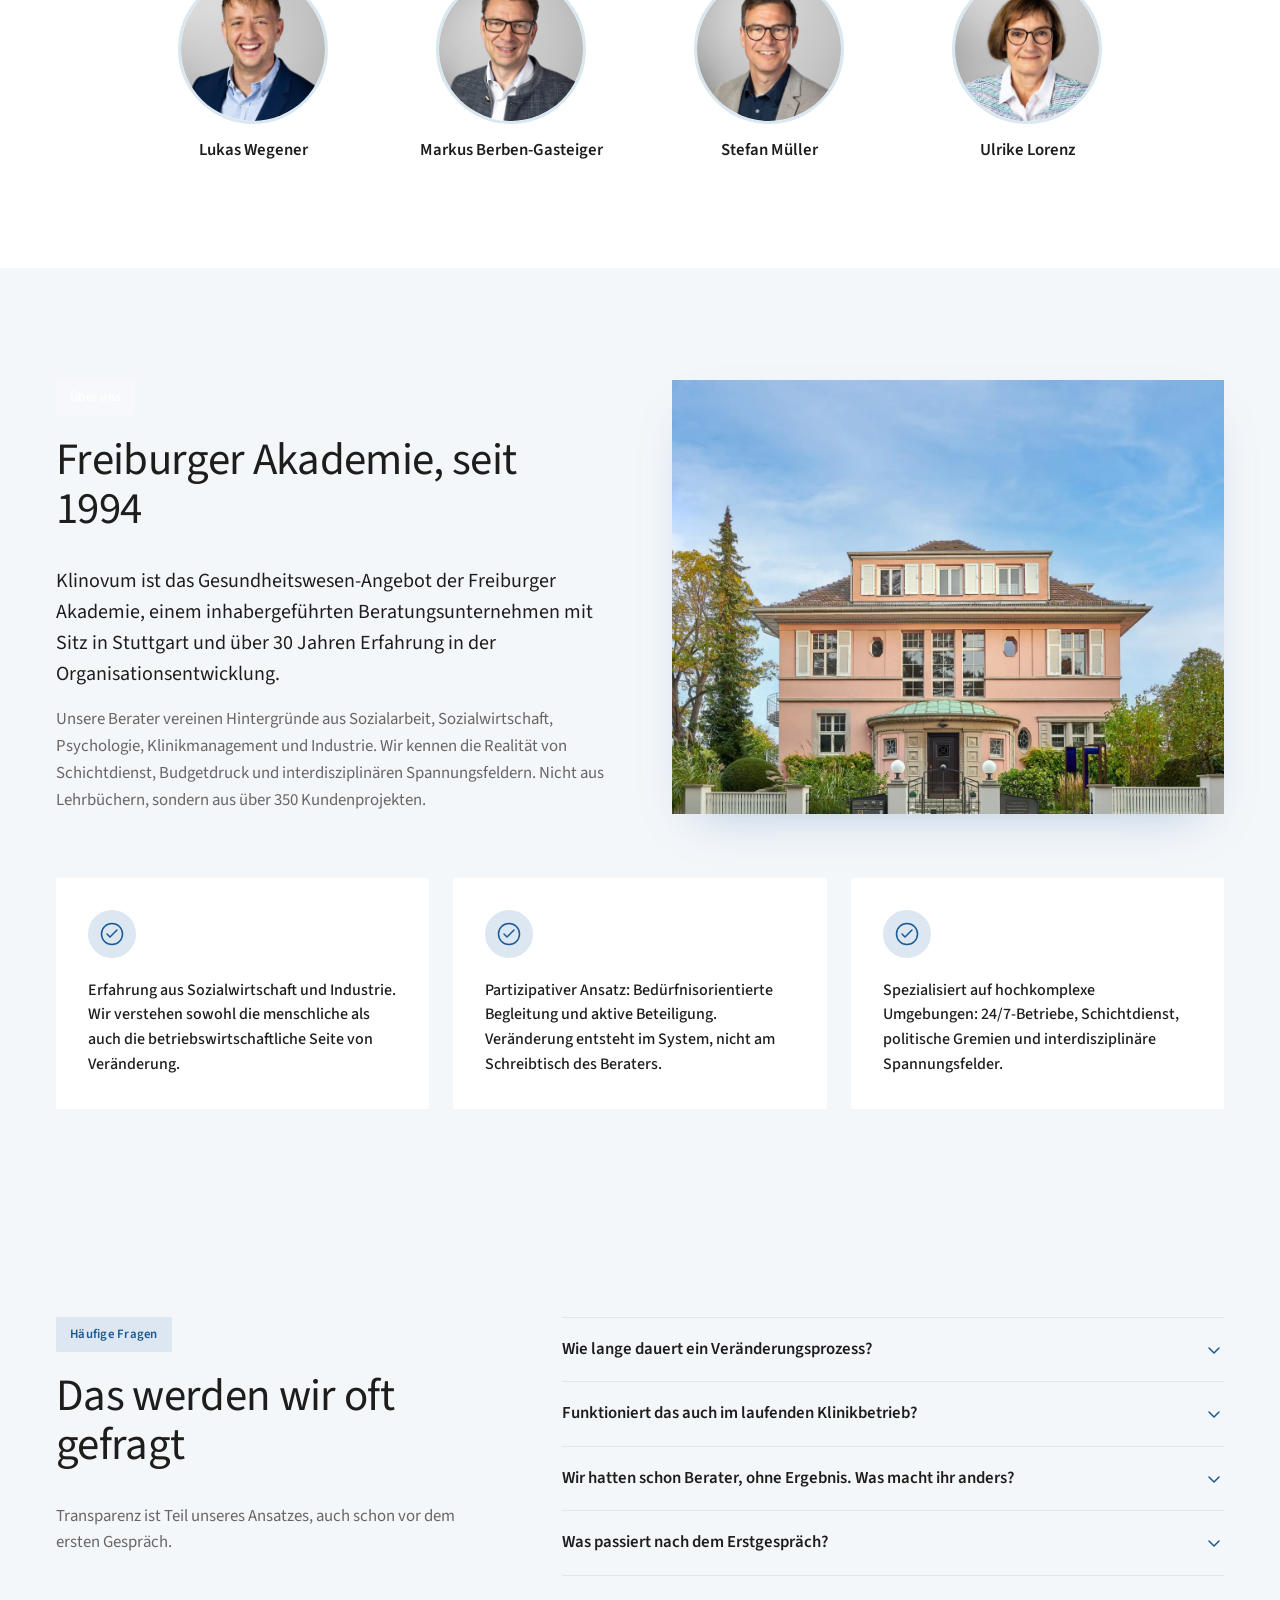
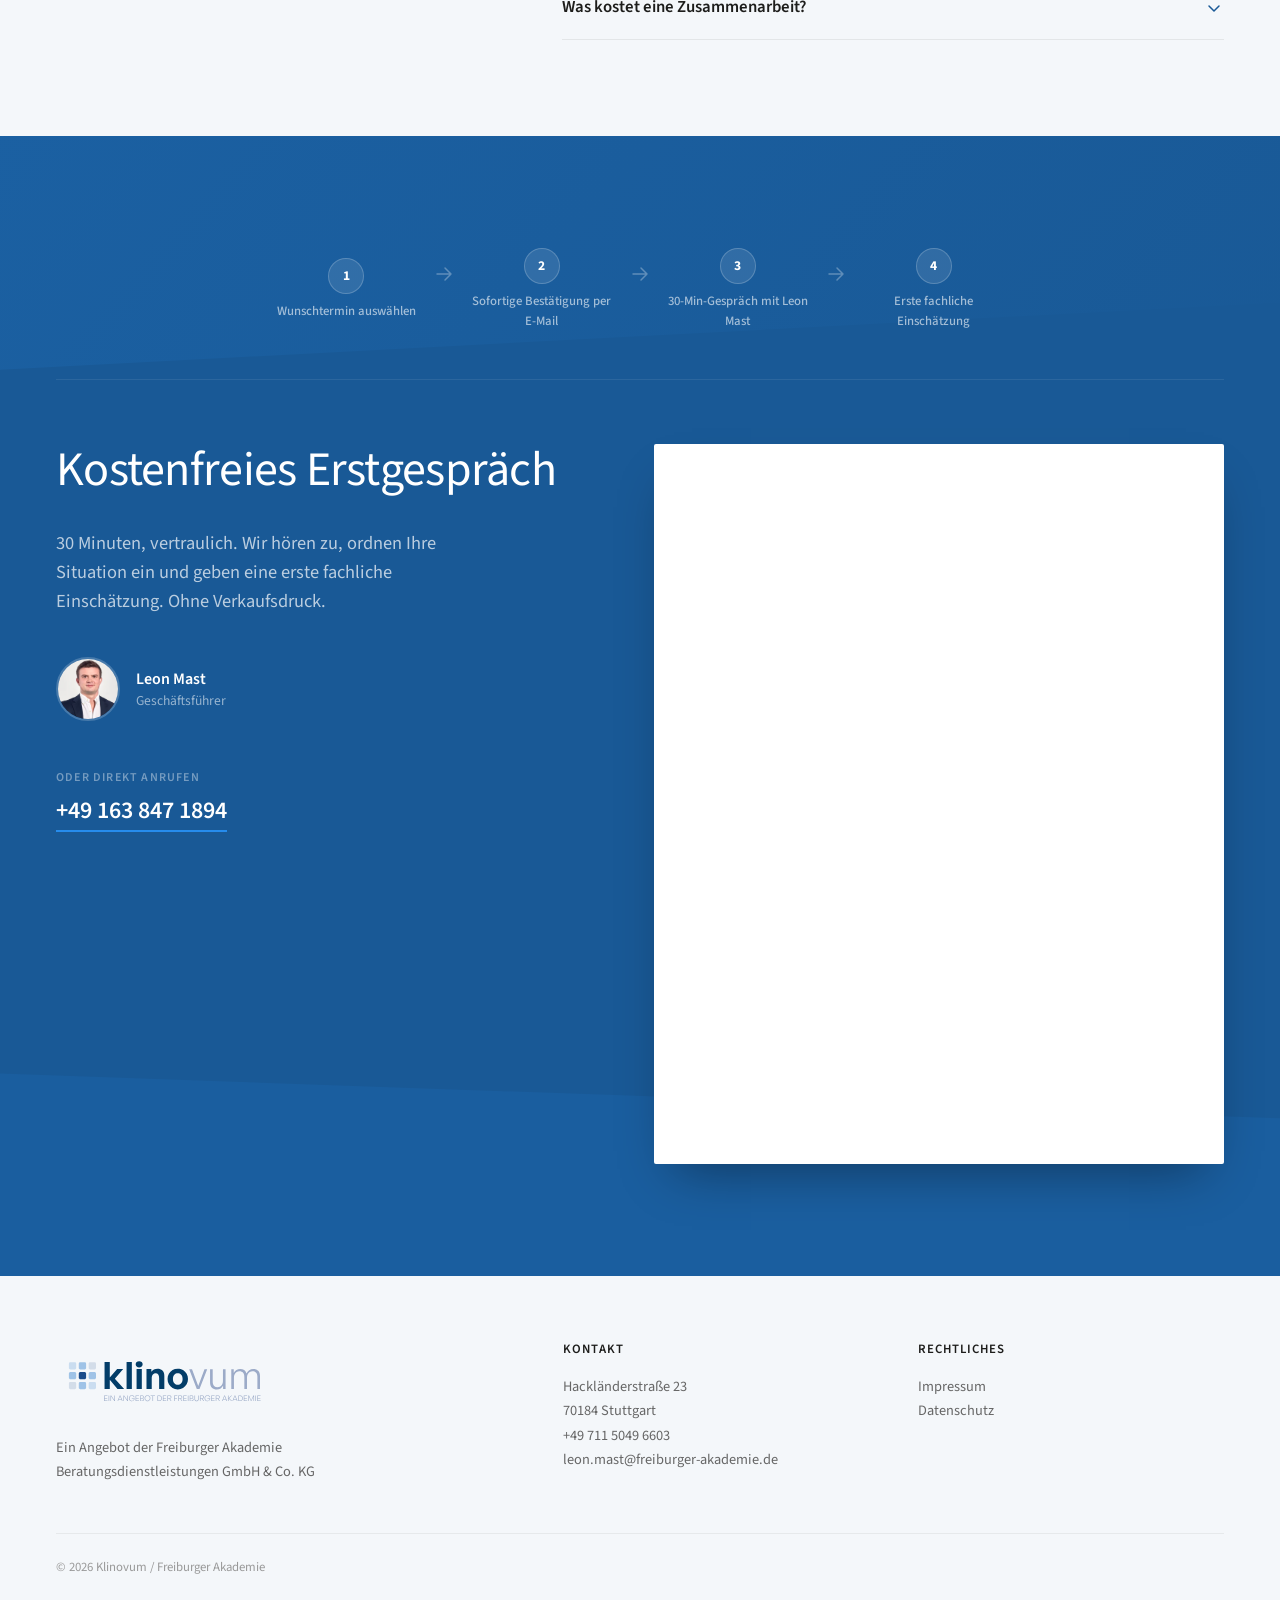
==== commit 050ac77e: "Make header transparent at top and drop redundant nav CTA Co-Authored-By: Claude Opus 4.7 (1M contex" ====
--- a/landingpage/index.html
+++ b/landingpage/index.html
@@ -4,7 +4,37 @@
   <meta charset="UTF-8">
   <meta name="viewport" content="width=device-width, initial-scale=1.0">
   <title>Klinovum | Organisationsentwicklung für Kliniken, MVZ und Pflegeeinrichtungen</title>
-  <meta name="description" content="Klinovum begleitet Kliniken und Gesundheitseinrichtungen durch Strategie-, Führungs- und Kulturprozesse. Seit 1994, über 350 Kunden. Ein Angebot der Freiburger Akademie.">
+  <meta name="description" content="Klinovum begleitet Kliniken, MVZ und Pflegeeinrichtungen durch Strategie-, Führungs- und Kulturprozesse im laufenden 24/7-Betrieb. Seit 1994, 350+ Kunden, ein Angebot der Freiburger Akademie aus Stuttgart.">
+  <meta name="keywords" content="Organisationsentwicklung Klinik, Beratung Krankenhaus, Klinikberatung, Veränderungsprozess Gesundheitswesen, Strategieberatung Klinik, Führungskräfteentwicklung Pflege, MVZ Beratung, Klinikkultur, Change Management Krankenhaus, Klinovum, Freiburger Akademie">
+  <meta name="author" content="Klinovum / Freiburger Akademie Beratungsdienstleistungen GmbH & Co. KG">
+  <meta name="robots" content="index, follow, max-image-preview:large, max-snippet:-1, max-video-preview:-1">
+  <meta name="theme-color" content="#163a64">
+  <meta name="geo.region" content="DE-BW">
+  <meta name="geo.placename" content="Stuttgart">
+  <meta name="geo.position" content="48.7758;9.1829">
+  <meta name="ICBM" content="48.7758, 9.1829">
+
+  <!-- Canonical -->
+  <link rel="canonical" href="https://klinovum.de/">
+
+  <!-- Open Graph -->
+  <meta property="og:type" content="website">
+  <meta property="og:locale" content="de_DE">
+  <meta property="og:site_name" content="Klinovum">
+  <meta property="og:title" content="Klinovum | Organisationsentwicklung für Kliniken, MVZ und Pflegeeinrichtungen">
+  <meta property="og:description" content="Strategie-, Führungs- und Kulturprozesse im Gesundheitswesen. Strukturiert begleitet, nachhaltig verankert. Seit 1994, 350+ Kunden.">
+  <meta property="og:url" content="https://klinovum.de/">
+  <meta property="og:image" content="https://klinovum.de/assets/hero-klinikflur.webp">
+  <meta property="og:image:width" content="1600">
+  <meta property="og:image:height" content="1200">
+  <meta property="og:image:alt" content="Klinovum Beratungsgespräch im Klinikflur – Organisationsentwicklung im Krankenhaus">
+
+  <!-- Twitter / X -->
+  <meta name="twitter:card" content="summary_large_image">
+  <meta name="twitter:title" content="Klinovum | Organisationsentwicklung für Kliniken, MVZ und Pflegeeinrichtungen">
+  <meta name="twitter:description" content="Strategie-, Führungs- und Kulturprozesse im Gesundheitswesen. Seit 1994, 350+ Kunden.">
+  <meta name="twitter:image" content="https://klinovum.de/assets/hero-klinikflur.webp">
+
   <link rel="icon" href="assets/favicon.ico" sizes="any">
   <link rel="icon" href="assets/favicon-32.png" type="image/png" sizes="32x32">
   <link rel="icon" href="assets/favicon-16.png" type="image/png" sizes="16x16">
@@ -13,10 +43,183 @@
   <link rel="preload" as="image" href="assets/hero-klinikflur.webp" fetchpriority="high">
   <link href="https://fonts.googleapis.com/css2?family=Source+Sans+3:ital,wght@0,300;0,400;0,600;0,700;1,400&display=swap" rel="stylesheet">
   <link rel="stylesheet" href="style.css">
-  <link rel="stylesheet" href="https://assets.calendly.com/assets/external/widget.css">
   <script src="cms.js" defer></script>
-  <script src="https://app.storyblok.com/f/storyblok-v2-latest.js" defer></script>
-  <script src="https://assets.calendly.com/assets/external/widget.js" async></script>
+
+  <!-- Structured data (JSON-LD) -->
+  <script type="application/ld+json">
+  {
+    "@context": "https://schema.org",
+    "@graph": [
+      {
+        "@type": "Organization",
+        "@id": "https://klinovum.de/#organization",
+        "name": "Klinovum",
+        "alternateName": "Klinovum – ein Angebot der Freiburger Akademie",
+        "url": "https://klinovum.de/",
+        "logo": "https://klinovum.de/assets/logoaufweiss_klinovum.svg",
+        "image": "https://klinovum.de/assets/hero-klinikflur.webp",
+        "description": "Klinovum ist das Gesundheitswesen-Angebot der Freiburger Akademie und begleitet Kliniken, MVZ und Pflegeeinrichtungen durch Strategie-, Führungs- und Kulturprozesse.",
+        "foundingDate": "1994",
+        "parentOrganization": {
+          "@type": "Organization",
+          "name": "Freiburger Akademie Beratungsdienstleistungen GmbH & Co. KG",
+          "url": "https://www.freiburger-akademie.de/"
+        },
+        "address": {
+          "@type": "PostalAddress",
+          "streetAddress": "Hackländerstraße 23",
+          "postalCode": "70184",
+          "addressLocality": "Stuttgart",
+          "addressRegion": "BW",
+          "addressCountry": "DE"
+        },
+        "contactPoint": [{
+          "@type": "ContactPoint",
+          "telephone": "+49-711-50496603",
+          "contactType": "customer service",
+          "areaServed": "DE",
+          "availableLanguage": ["German", "English"],
+          "email": "leon.mast@freiburger-akademie.de"
+        }],
+        "sameAs": [
+          "https://www.freiburger-akademie.de/"
+        ]
+      },
+      {
+        "@type": "ProfessionalService",
+        "@id": "https://klinovum.de/#service",
+        "name": "Klinovum – Organisationsentwicklung im Gesundheitswesen",
+        "url": "https://klinovum.de/",
+        "image": "https://klinovum.de/assets/hero-klinikflur.webp",
+        "priceRange": "10000-100000 EUR pro Projekt",
+        "telephone": "+49-163-8471894",
+        "email": "leon.mast@freiburger-akademie.de",
+        "address": {
+          "@type": "PostalAddress",
+          "streetAddress": "Hackländerstraße 23",
+          "postalCode": "70184",
+          "addressLocality": "Stuttgart",
+          "addressRegion": "BW",
+          "addressCountry": "DE"
+        },
+        "geo": {
+          "@type": "GeoCoordinates",
+          "latitude": 48.7758,
+          "longitude": 9.1829
+        },
+        "areaServed": {
+          "@type": "Country",
+          "name": "Deutschland"
+        },
+        "serviceType": [
+          "Organisationsentwicklung",
+          "Strategieberatung",
+          "Führungskräfteentwicklung",
+          "Change Management",
+          "Kulturentwicklung"
+        ],
+        "audience": {
+          "@type": "BusinessAudience",
+          "audienceType": "Kliniken, Krankenhäuser, MVZ, Pflegeeinrichtungen, Diakonische Träger"
+        },
+        "hasOfferCatalog": {
+          "@type": "OfferCatalog",
+          "name": "Drei-Phasen-Modell: Verstehen. Verändern. Verankern.",
+          "itemListElement": [
+            {
+              "@type": "Offer",
+              "itemOffered": {
+                "@type": "Service",
+                "name": "Verstehen",
+                "description": "Strukturierte Interviews, Ist-Analysen und Stakeholder-Mapping. Klarheit über Dynamiken und Blockaden."
+              }
+            },
+            {
+              "@type": "Offer",
+              "itemOffered": {
+                "@type": "Service",
+                "name": "Verändern",
+                "description": "Moderierte Workshops, neue Führungs- und Kommunikationsformate, begleitetes Projektmanagement im laufenden Klinikbetrieb."
+              }
+            },
+            {
+              "@type": "Offer",
+              "itemOffered": {
+                "@type": "Service",
+                "name": "Verankern",
+                "description": "Reflexionsformate, Führungskräfte-Coaching und systematische Nachbegleitung im 24/7-Betrieb."
+              }
+            }
+          ]
+        },
+        "provider": { "@id": "https://klinovum.de/#organization" }
+      },
+      {
+        "@type": "Person",
+        "@id": "https://klinovum.de/#leon-mast",
+        "name": "Leon Mast",
+        "jobTitle": "Geschäftsführer",
+        "image": "https://klinovum.de/assets/leon-mast.webp",
+        "worksFor": { "@id": "https://klinovum.de/#organization" },
+        "telephone": "+49-163-8471894",
+        "email": "leon.mast@freiburger-akademie.de"
+      },
+      {
+        "@type": "WebSite",
+        "@id": "https://klinovum.de/#website",
+        "url": "https://klinovum.de/",
+        "name": "Klinovum",
+        "publisher": { "@id": "https://klinovum.de/#organization" },
+        "inLanguage": "de-DE"
+      },
+      {
+        "@type": "FAQPage",
+        "mainEntity": [
+          {
+            "@type": "Question",
+            "name": "Wie lange dauert ein Veränderungsprozess?",
+            "acceptedAnswer": {
+              "@type": "Answer",
+              "text": "Erste spürbare Ergebnisse sehen wir in der Regel nach 8-12 Wochen. Nachhaltige Verankerung braucht 6-18 Monate, je nach Komplexität und Größe der Organisation. Wir begleiten Sie in diesem Prozess ganzheitlich und mit viel Struktur."
+            }
+          },
+          {
+            "@type": "Question",
+            "name": "Funktioniert das auch im laufenden Klinikbetrieb?",
+            "acceptedAnswer": {
+              "@type": "Answer",
+              "text": "Ja, das ist unser Spezialgebiet. Wir haben über 30 Jahre Erfahrung mit 24/7-Betrieben, Schichtdienst und Akutversorgung. Unsere Begleitung und alle Formate finden ohne Betriebsunterbrechung statt."
+            }
+          },
+          {
+            "@type": "Question",
+            "name": "Wir hatten schon Berater, ohne Ergebnis. Was macht ihr anders?",
+            "acceptedAnswer": {
+              "@type": "Answer",
+              "text": "Wir liefern keine PowerPoint-Strategie und gehen. Wir bleiben in der Umsetzung, arbeiten direkt mit Ihren Führungskräften und Teams, und messen Fortschritt an konkreten Ergebnissen, nicht an Workshop-Teilnehmerzahlen. Wir kennen den Gesundheitsmarkt und seine Spezifika sehr genau."
+            }
+          },
+          {
+            "@type": "Question",
+            "name": "Was passiert nach dem Erstgespräch?",
+            "acceptedAnswer": {
+              "@type": "Answer",
+              "text": "Nichts, wozu Sie nicht bereit sind. Nach dem Gespräch entscheiden Sie in Ruhe. Wenn es passt, erarbeiten wir ein konkretes Angebot. Wenn nicht, war es ein gutes Gespräch, ohne Nachfass-Telefonate."
+            }
+          },
+          {
+            "@type": "Question",
+            "name": "Was kostet eine Zusammenarbeit mit Klinovum?",
+            "acceptedAnswer": {
+              "@type": "Answer",
+              "text": "Typische Projekte bewegen sich zwischen 10.000 und 100.000 EUR, je nach Umfang. Im Erstgespräch klären wir Ihren Bedarf und geben eine realistische Einschätzung, bevor ein Angebot entsteht."
+            }
+          }
+        ]
+      }
+    ]
+  }
+  </script>
 </head>
 <body>
 
@@ -27,7 +230,6 @@
         <div class="header-inner">
           <img src="assets/logoaufdunkel_klinovum.svg" alt="Klinovum" class="logo logo-light">
           <img src="assets/logoaufweiss_klinovum.svg" alt="Klinovum" class="logo logo-dark">
-          <a href="#kontakt" class="btn btn-nav">Kontakt aufnehmen</a>
         </div>
       </div>
     </div>
@@ -858,5 +1060,57 @@
     }, 100);
   </script>
 
+  <!-- Lazy-load Calendly only when the contact section approaches the viewport -->
+  <script>
+    (function () {
+      var loaded = false;
+      function loadCalendly() {
+        if (loaded) return;
+        loaded = true;
+        var css = document.createElement('link');
+        css.rel = 'stylesheet';
+        css.href = 'https://assets.calendly.com/assets/external/widget.css';
+        document.head.appendChild(css);
+        var js = document.createElement('script');
+        js.src = 'https://assets.calendly.com/assets/external/widget.js';
+        js.async = true;
+        document.body.appendChild(js);
+      }
+      var target = document.getElementById('kontakt');
+      if (!target || !('IntersectionObserver' in window)) {
+        // Fallback: load after first user interaction or 4s of idle time
+        var fired = false;
+        var fire = function () { if (!fired) { fired = true; loadCalendly(); } };
+        ['scroll', 'pointerdown', 'keydown'].forEach(function (e) {
+          window.addEventListener(e, fire, { once: true, passive: true });
+        });
+        setTimeout(fire, 4000);
+        return;
+      }
+      var io = new IntersectionObserver(function (entries) {
+        entries.forEach(function (entry) {
+          if (entry.isIntersecting) {
+            loadCalendly();
+            io.disconnect();
+          }
+        });
+      }, { rootMargin: '600px 0px' });
+      io.observe(target);
+    })();
+  </script>
+
+  <!-- Storyblok visual-editor bridge: only load inside the Storyblok preview iframe -->
+  <script>
+    (function () {
+      var inEditor = false;
+      try { inEditor = window.self !== window.top; } catch (_) { inEditor = true; }
+      if (!inEditor && location.search.indexOf('_storyblok') === -1) return;
+      var s = document.createElement('script');
+      s.src = 'https://app.storyblok.com/f/storyblok-v2-latest.js';
+      s.async = true;
+      document.head.appendChild(s);
+    })();
+  </script>
+
 </body>
 </html>
--- a/landingpage/style.css
+++ b/landingpage/style.css
@@ -202,9 +202,7 @@
 .logo-dark { display: none; }
 
 .site-header {
-  background: rgba(25, 89, 150, 0.08);
-  backdrop-filter: blur(12px);
-  -webkit-backdrop-filter: blur(12px);
+  background: transparent;
 }
 
 .btn-nav {
@@ -214,6 +212,8 @@
 
 .site-header.scrolled {
   background: var(--white);
+  backdrop-filter: blur(12px);
+  -webkit-backdrop-filter: blur(12px);
   box-shadow: 0 1px 12px rgba(0,0,0,0.06);
   padding: 0.75rem 0;
 }
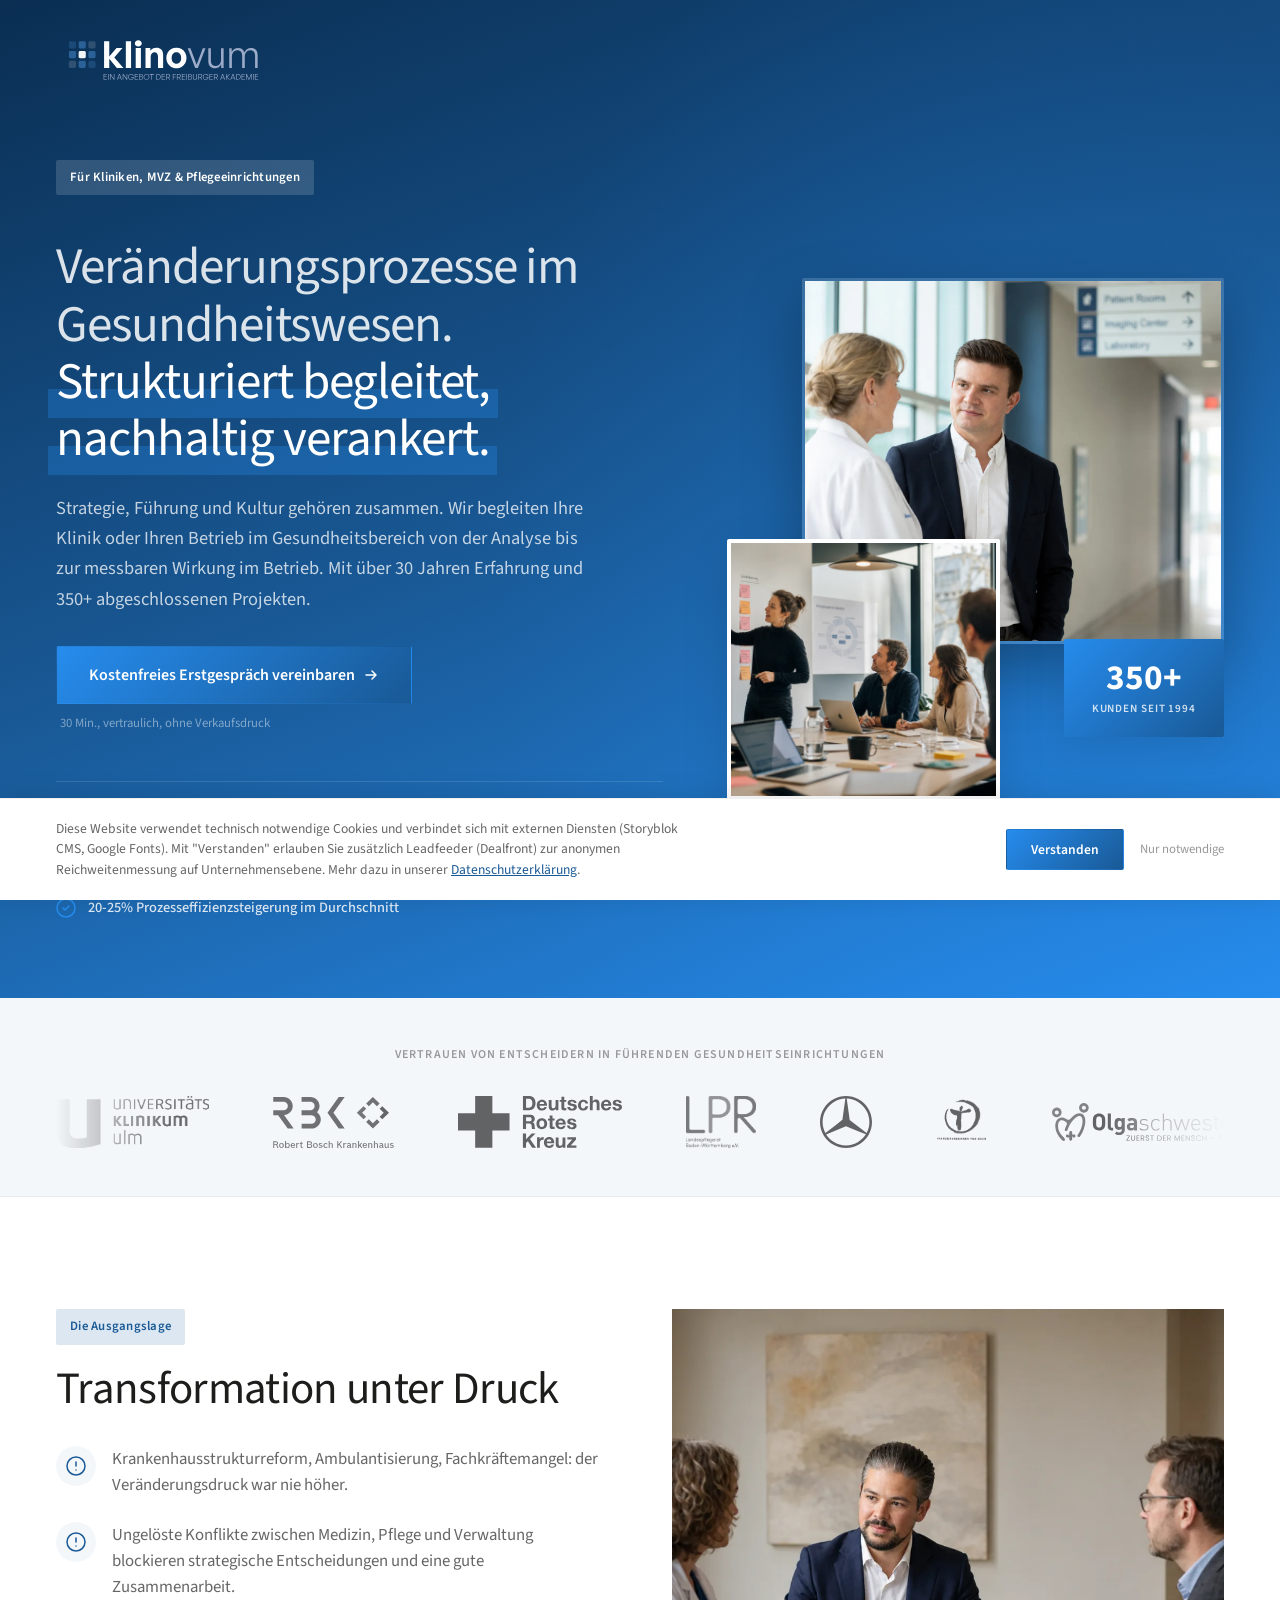
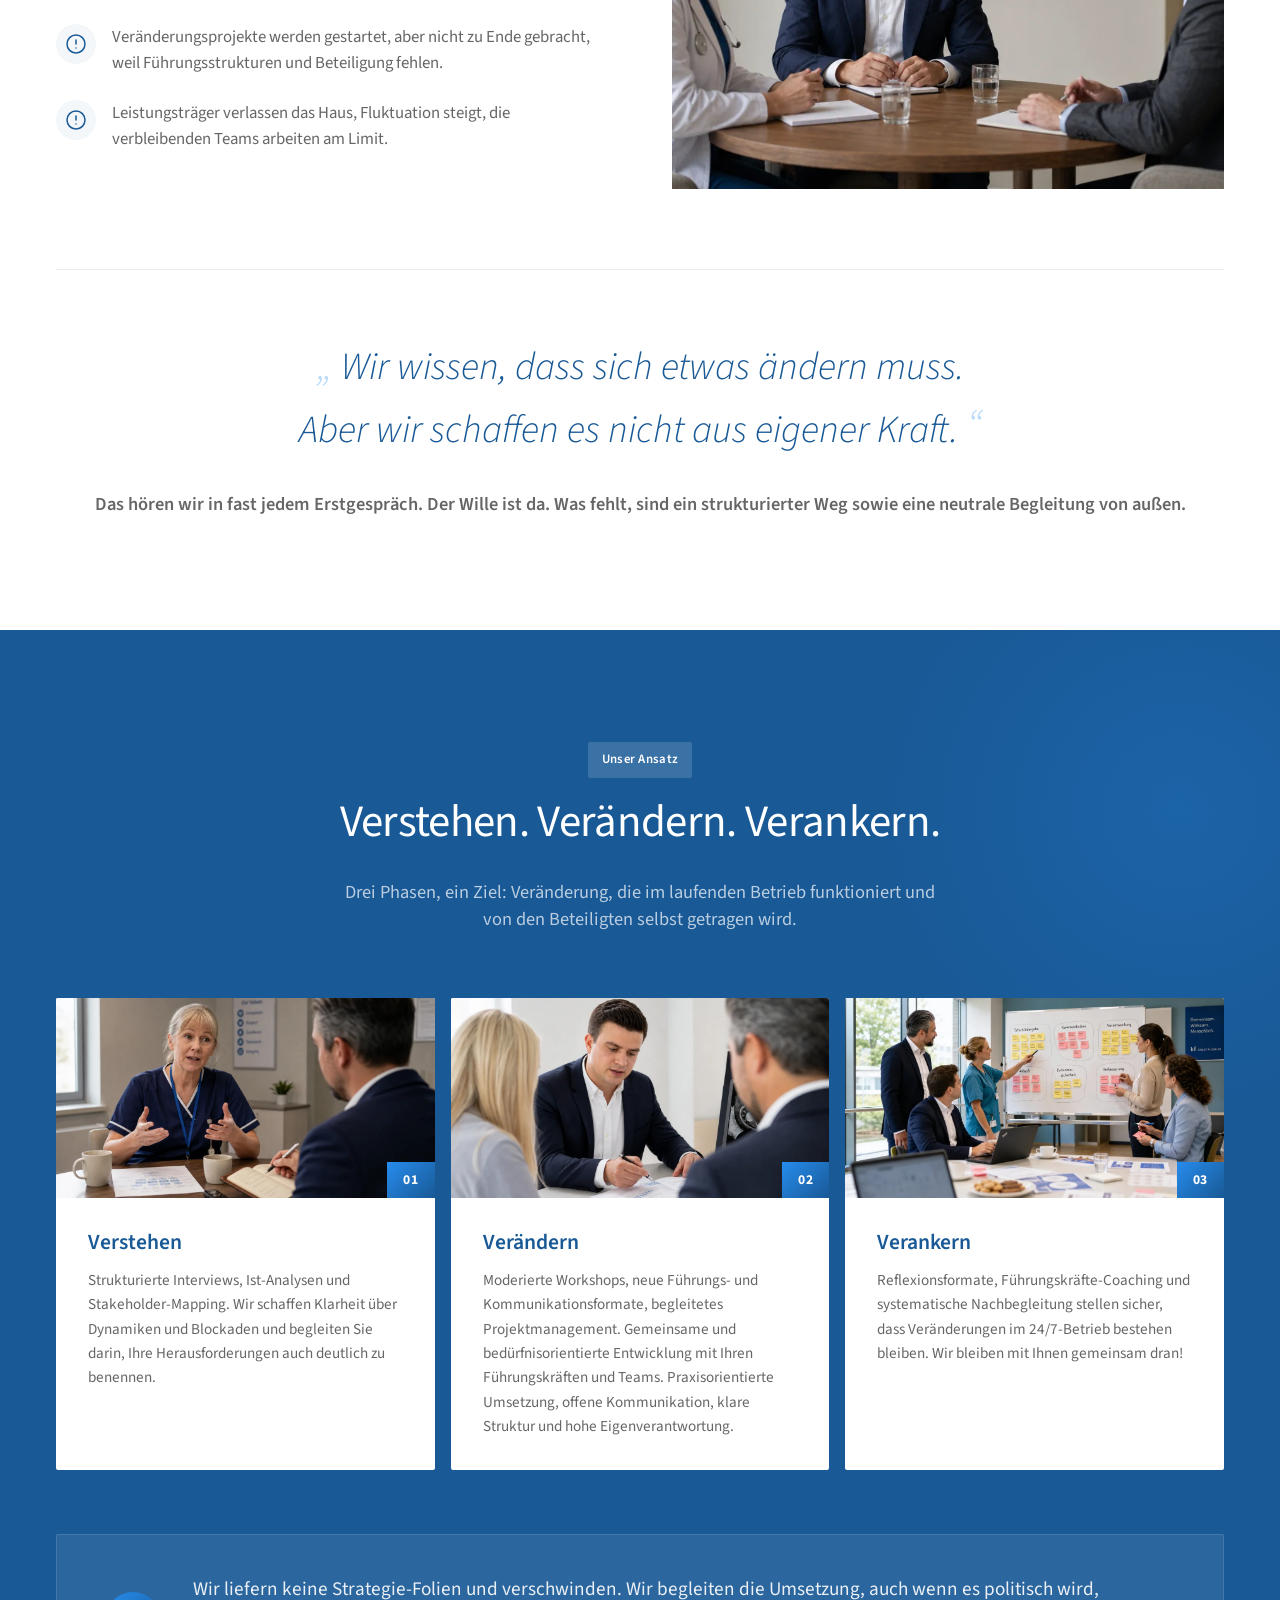
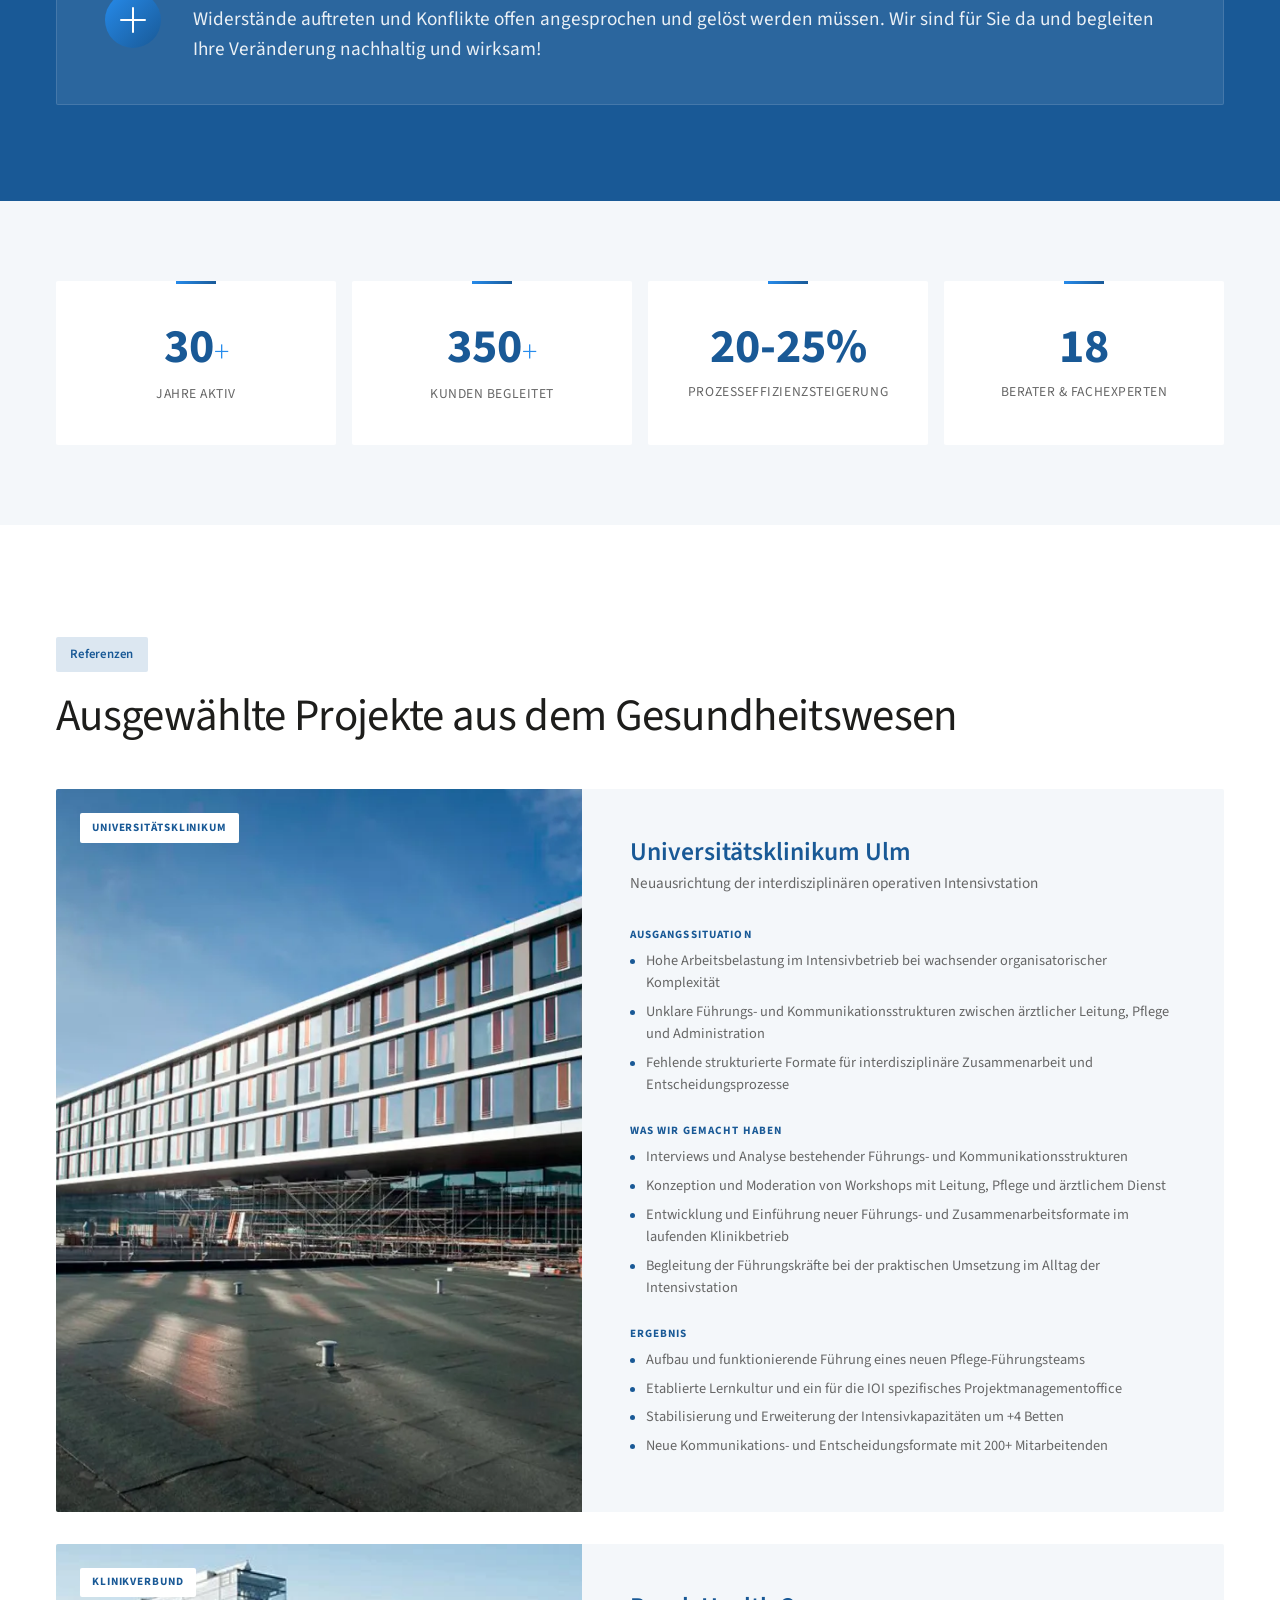
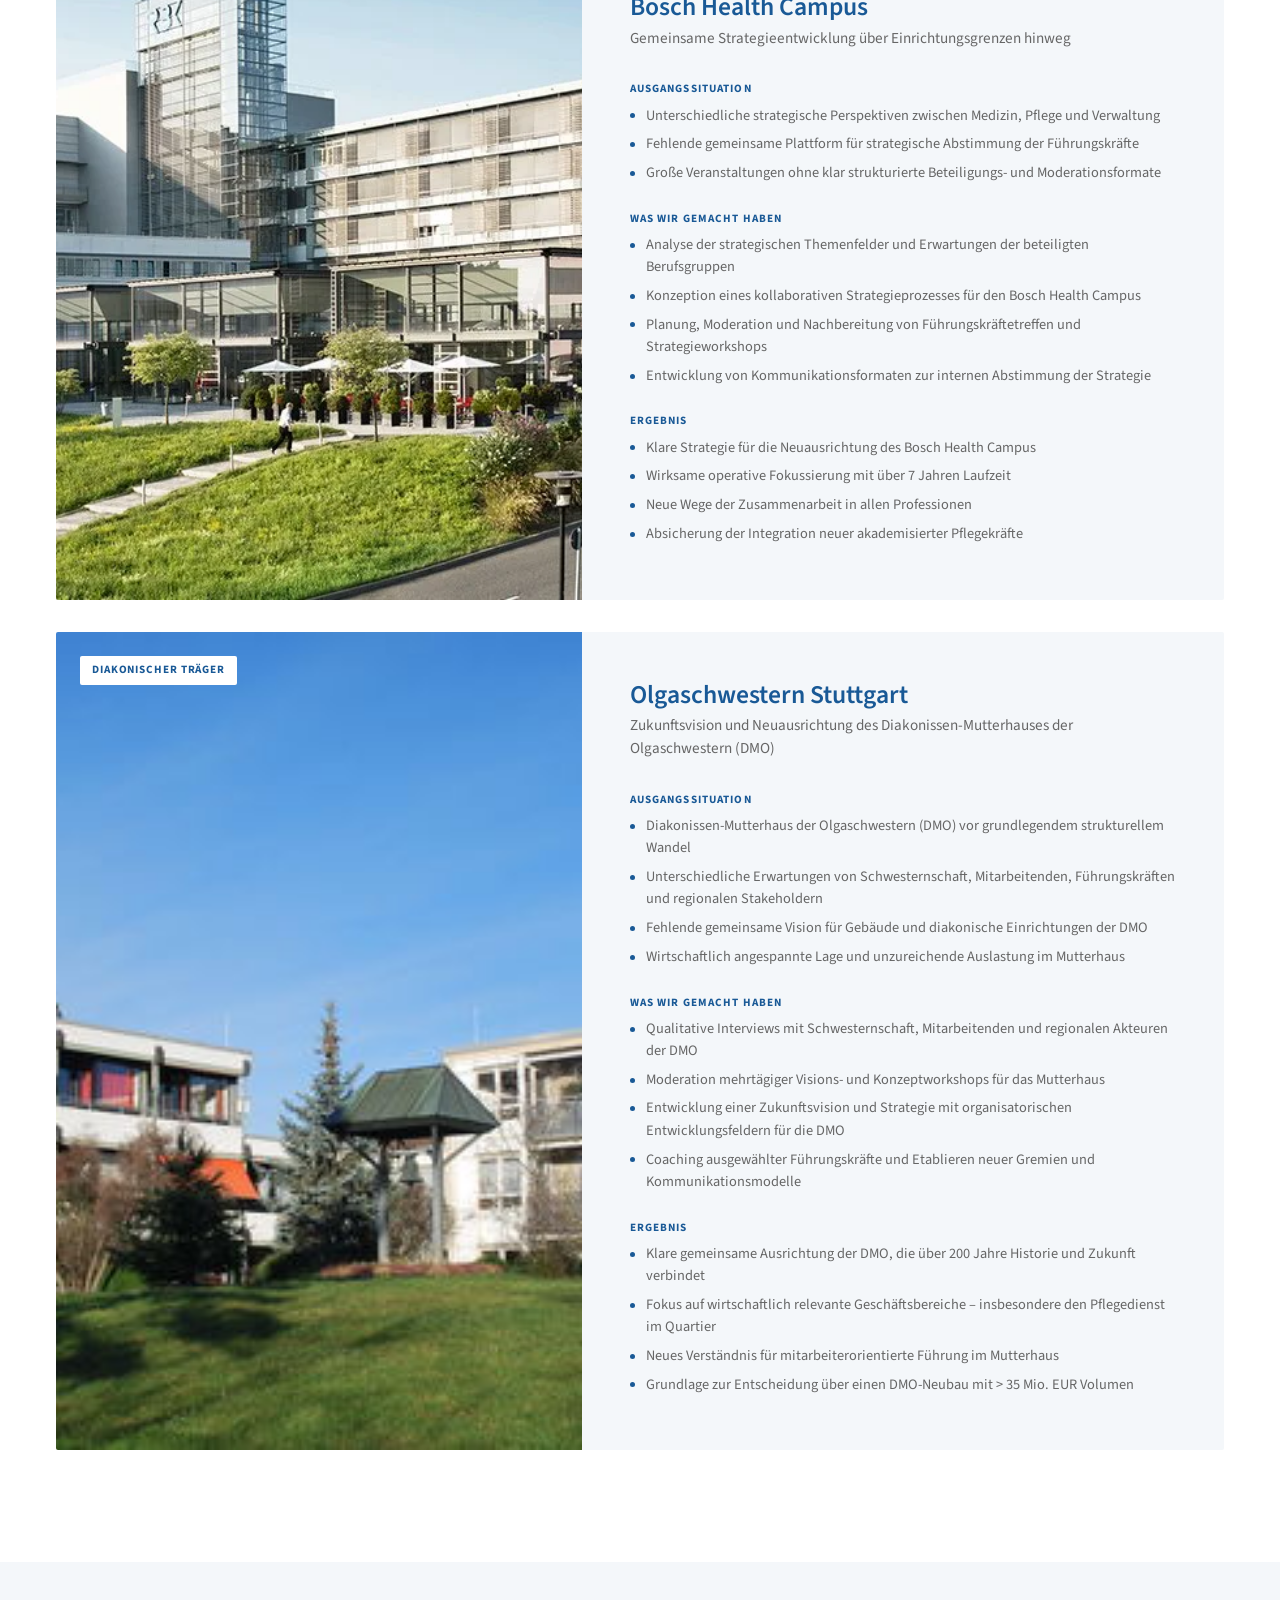
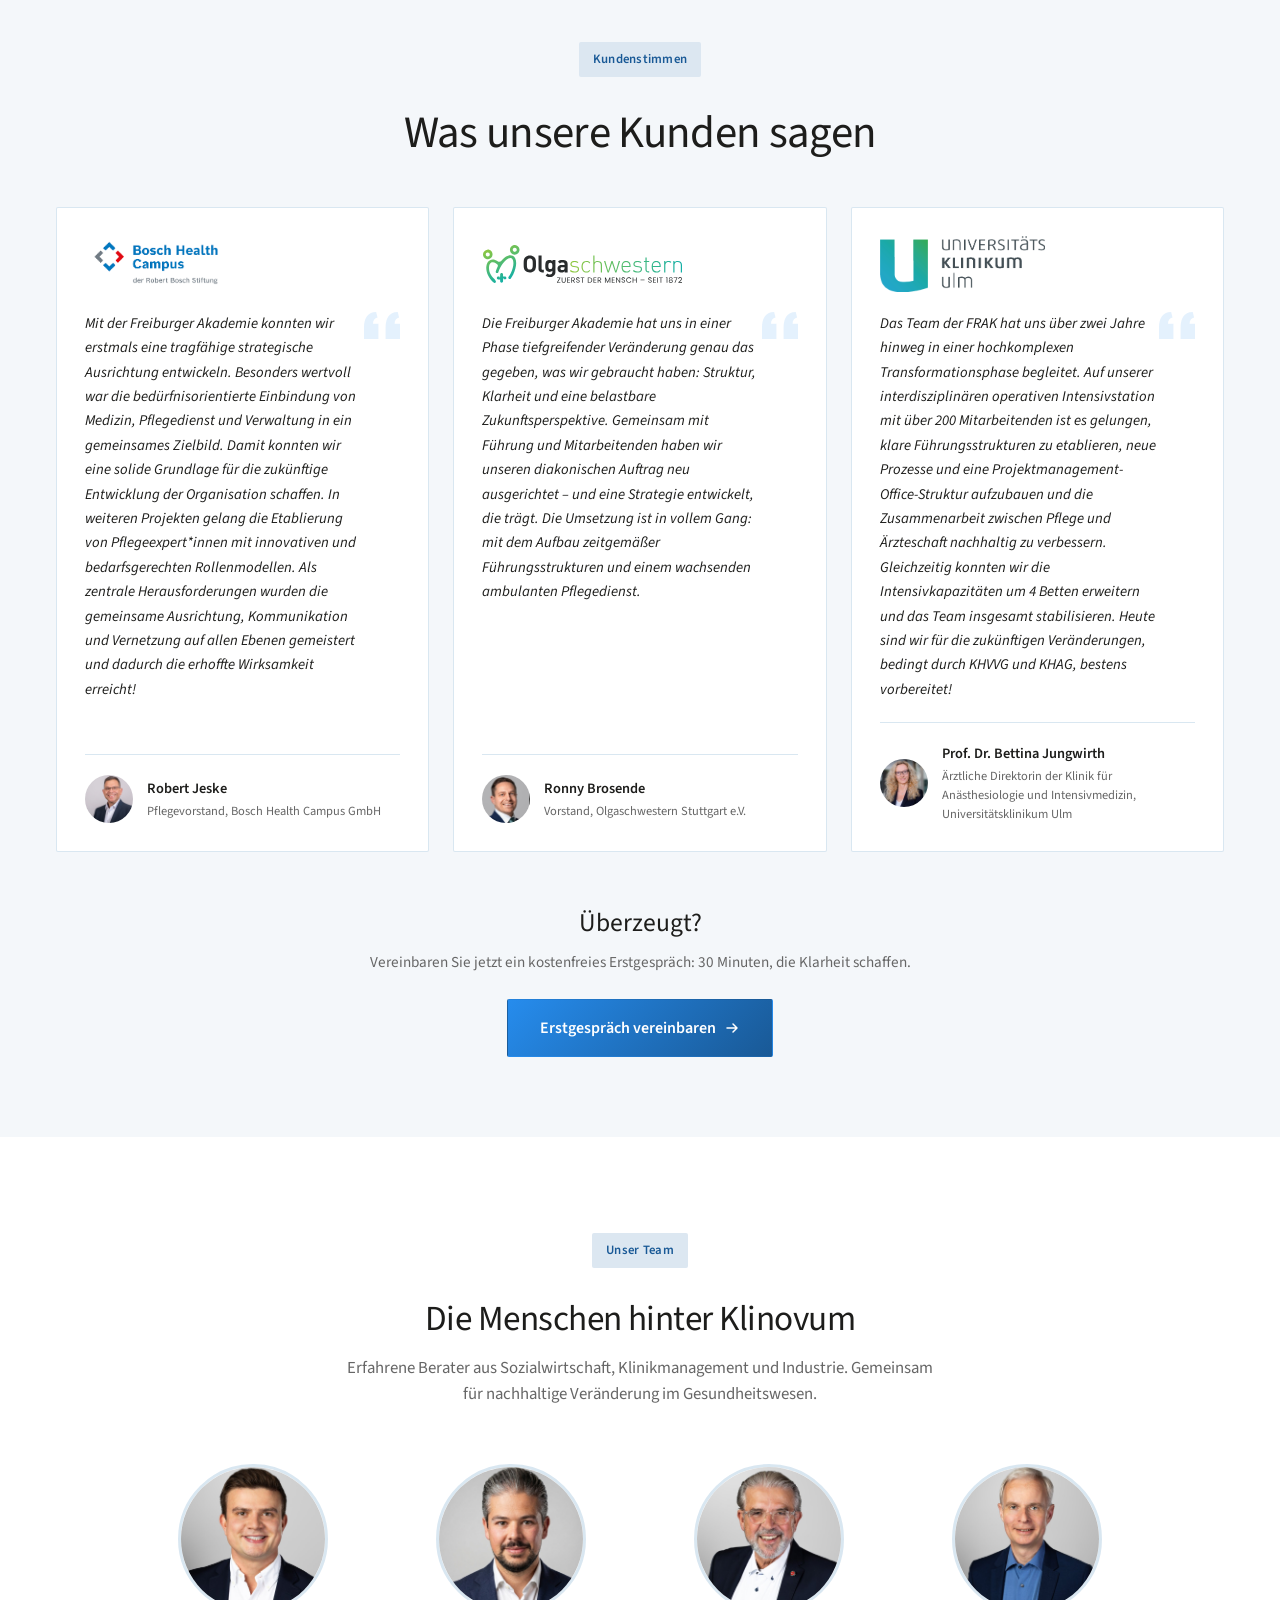
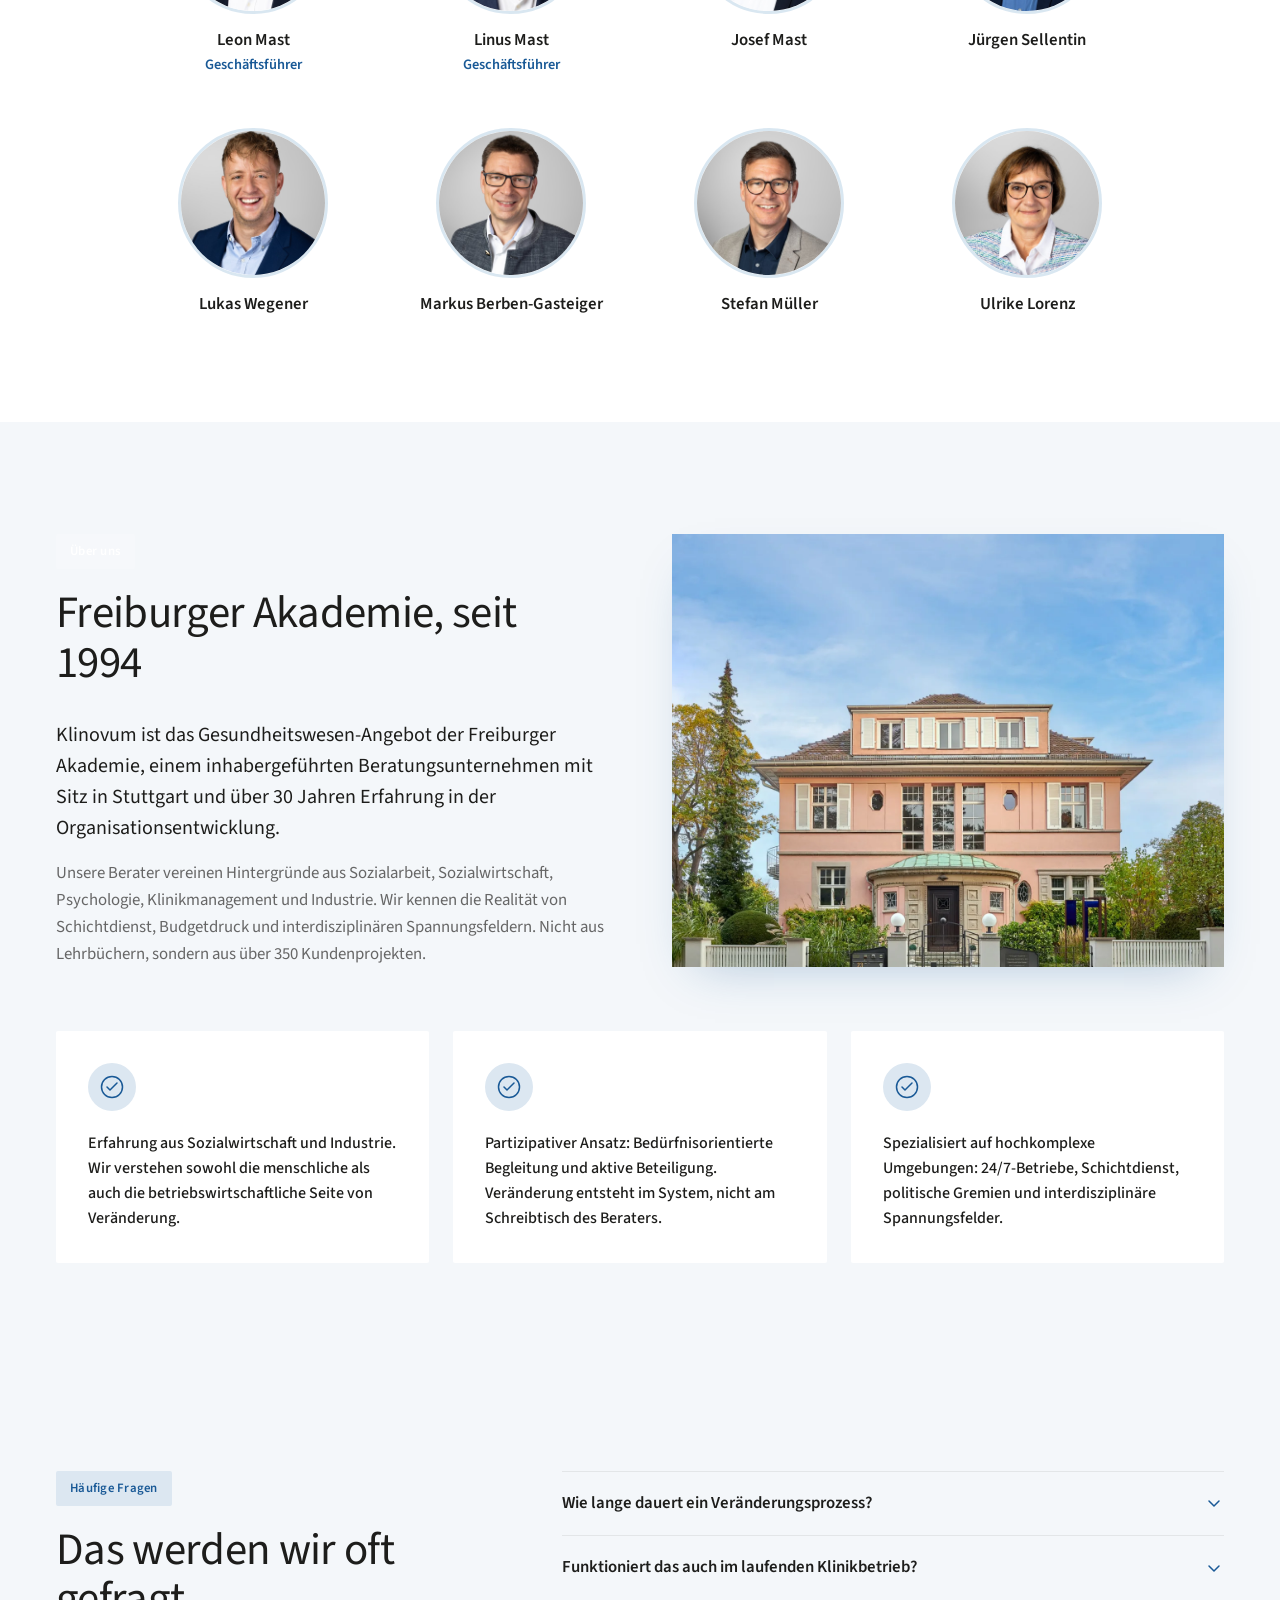
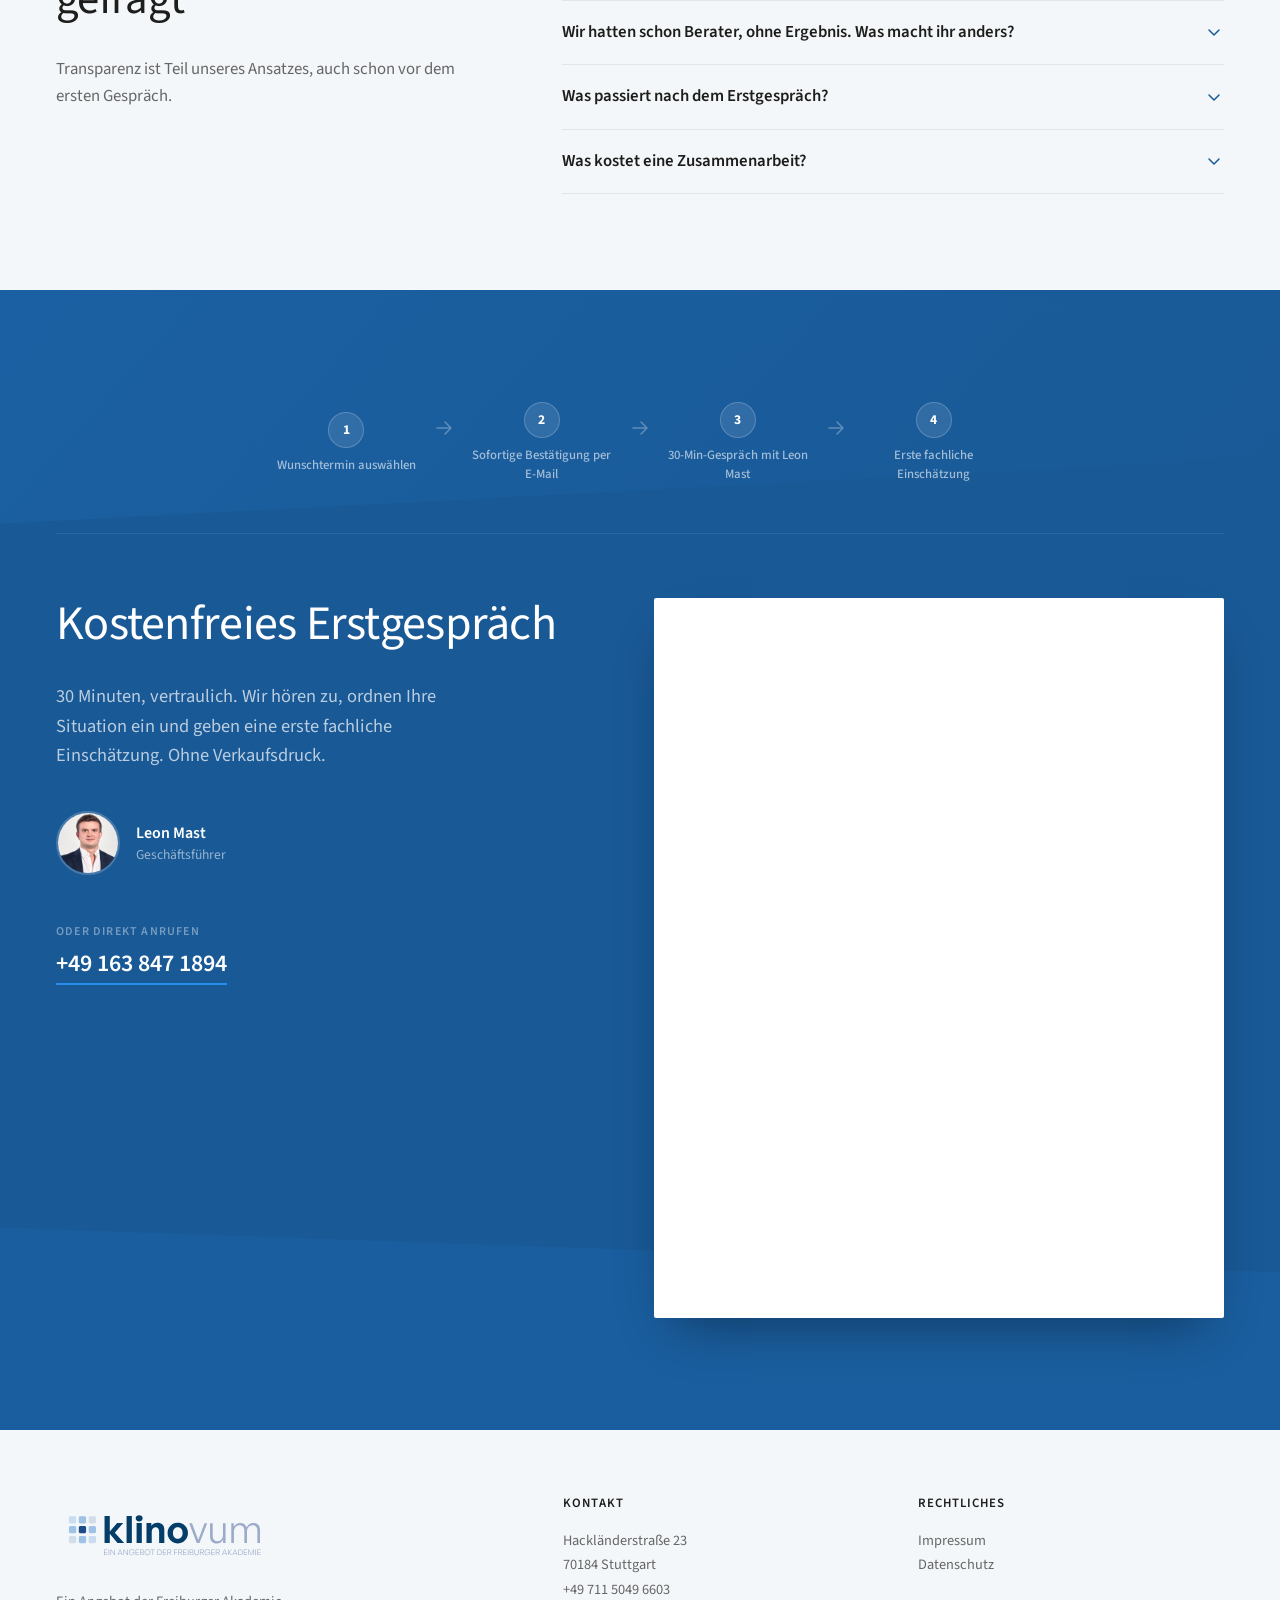
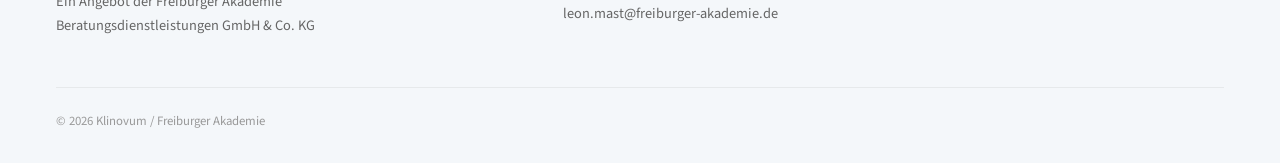
==== commit de4ca3aa: "Add consent-gated Leadfeeder tracking and Uniklinik Ulm testimonial - Leadfeeder (Dealfront) tracker" ====
--- a/landingpage/index.html
+++ b/landingpage/index.html
@@ -257,7 +257,7 @@
             <div class="hero-proof" data-cms="hero.proof">
               <div class="hero-proof-item">
                 <svg width="20" height="20" viewBox="0 0 20 20" fill="none"><path d="M7 10l2 2 4-4" stroke="#268ced" stroke-width="1.5" stroke-linecap="round" stroke-linejoin="round"/><circle cx="10" cy="10" r="9" stroke="#268ced" stroke-width="1.5"/></svg>
-                <span>Uniklinikum Ulm: Intensivbetten von 24 auf 32 in einem Jahr</span>
+                <span>Uniklinikum Ulm: Kulturelle Transformation und Erweiterung der Intensivkapazitäten um +4 Betten</span>
               </div>
               <div class="hero-proof-item">
                 <svg width="20" height="20" viewBox="0 0 20 20" fill="none"><path d="M7 10l2 2 4-4" stroke="#268ced" stroke-width="1.5" stroke-linecap="round" stroke-linejoin="round"/><circle cx="10" cy="10" r="9" stroke="#268ced" stroke-width="1.5"/></svg>
@@ -303,7 +303,7 @@
             <div class="logo-item"><img src="assets/logos/landespflegerat-bw.png" alt="Landespflegerat Baden-Württemberg" loading="lazy" decoding="async"></div>
             <div class="logo-item"><img src="assets/logos/mercedes-benz.svg" alt="Mercedes-Benz Werksärzte" title="Mercedes-Benz Werksärzte" loading="lazy" decoding="async"></div>
             <div class="logo-item"><img src="assets/logos/franziskanerinnen.png" alt="Franziskanerinnen von Reute" loading="lazy" decoding="async"></div>
-            <div class="logo-item"><img src="assets/logos/olgaschwestern.png" alt="Diakonissenmutterhaus der Olgaschwestern" loading="lazy" decoding="async"></div>
+            <div class="logo-item"><img src="assets/logos/olgaschwestern-new.svg" alt="Diakonissenmutterhaus der Olgaschwestern" loading="lazy" decoding="async"></div>
             <!-- Set 2 (duplicate for seamless loop) -->
             <div class="logo-item"><img src="assets/logos/uniklinik-ulm.png" alt="Universitätsklinikum Ulm" loading="lazy" decoding="async"></div>
             <div class="logo-item"><img src="assets/logos/rbk.svg" alt="Robert-Bosch-Krankenhaus" loading="lazy" decoding="async"></div>
@@ -311,7 +311,7 @@
             <div class="logo-item"><img src="assets/logos/landespflegerat-bw.png" alt="Landespflegerat Baden-Württemberg" loading="lazy" decoding="async"></div>
             <div class="logo-item"><img src="assets/logos/mercedes-benz.svg" alt="Mercedes-Benz Werksärzte" title="Mercedes-Benz Werksärzte" loading="lazy" decoding="async"></div>
             <div class="logo-item"><img src="assets/logos/franziskanerinnen.png" alt="Franziskanerinnen von Reute" loading="lazy" decoding="async"></div>
-            <div class="logo-item"><img src="assets/logos/olgaschwestern.png" alt="Diakonissenmutterhaus der Olgaschwestern" loading="lazy" decoding="async"></div>
+            <div class="logo-item"><img src="assets/logos/olgaschwestern-new.svg" alt="Diakonissenmutterhaus der Olgaschwestern" loading="lazy" decoding="async"></div>
           </div>
         </div>
       </div>
@@ -467,7 +467,7 @@
           </div>
           <div class="case-card-content">
             <h3>Universitätsklinikum Ulm</h3>
-            <p class="case-subtitle">Neuausrichtung der interdisziplinären Intensivversorgung</p>
+            <p class="case-subtitle">Neuausrichtung der interdisziplinären operativen Intensivstation</p>
             <div class="case-details">
               <div class="case-detail">
                 <h4>Ausgangssituation</h4>
@@ -490,8 +490,8 @@
                 <h4>Ergebnis</h4>
                 <ul>
                   <li>Aufbau und funktionierende Führung eines neuen Pflege-Führungsteams</li>
-                  <li>Etablierte Lernkultur und neues Projektmanagementoffice</li>
-                  <li>Stabilisieren und Ausbau der Intensivbetten auf 32</li>
+                  <li>Etablierte Lernkultur und ein für die IOI spezifisches Projektmanagementoffice</li>
+                  <li>Stabilisierung und Erweiterung der Intensivkapazitäten um +4 Betten</li>
                   <li>Neue Kommunikations- und Entscheidungsformate mit 200+ Mitarbeitenden</li>
                 </ul>
               </div>
@@ -628,6 +628,24 @@
               </div>
             </div>
           </div>
+
+          <!-- Universitätsklinikum Ulm -->
+          <div class="testimonial-card" data-reveal>
+            <div class="testimonial-card-logo">
+              <img src="assets/logos/uniklinik-ulm.png" alt="Universitätsklinikum Ulm" loading="lazy" decoding="async">
+            </div>
+            <div class="testimonial-card-body">
+              <svg class="testimonial-mark" width="36" height="27" viewBox="0 0 48 36" fill="none"><path d="M0 36V20.4C0 14.4 1.2 9.6 3.6 6C6 2.4 10.2 0 16.2 0l1.8 7.2C14.4 7.8 12 10.8 12 15.6h7.2V36H0Zm28.8 0V20.4c0-6 1.2-10.8 3.6-14.4C34.8 2.4 39 0 45 0l1.8 7.2C43.2 7.8 40.8 10.8 40.8 15.6H48V36H28.8Z" fill="#268ced" fill-opacity="0.12"/></svg>
+              <blockquote>Das Team der FRAK hat uns über zwei Jahre hinweg in einer hochkomplexen Transformationsphase begleitet. Auf unserer interdisziplinären operativen Intensivstation mit über 200 Mitarbeitenden ist es gelungen, klare Führungsstrukturen zu etablieren, neue Prozesse und eine Projektmanagement-Office-Struktur aufzubauen und die Zusammenarbeit zwischen Pflege und Ärzteschaft nachhaltig zu verbessern. Gleichzeitig konnten wir die Intensivkapazitäten um 4 Betten erweitern und das Team insgesamt stabilisieren. Heute sind wir für die zukünftigen Veränderungen, bedingt durch KHVVG und KHAG, bestens vorbereitet!</blockquote>
+            </div>
+            <div class="testimonial-card-person">
+              <img src="assets/team/bettina-jungwirth.jpg" alt="Prof. Dr. Bettina Jungwirth" class="testimonial-avatar" loading="lazy" decoding="async">
+              <div>
+                <span class="testimonial-person-name">Prof. Dr. Bettina Jungwirth</span>
+                <span class="testimonial-person-role">Ärztliche Direktorin der Klinik für Anästhesiologie und Intensivmedizin, Universitätsklinikum Ulm</span>
+              </div>
+            </div>
+          </div>
         </div>
 
         <div class="testimonials-cta" data-reveal>
@@ -914,7 +932,7 @@
   <!-- COOKIE BANNER -->
   <div class="cookie-banner" id="cookieBanner">
     <div class="cookie-inner">
-      <p class="cookie-text">Diese Website verwendet technisch notwendige Cookies und verbindet sich mit externen Diensten (Storyblok CMS, Google Fonts). Mehr dazu in unserer <a href="https://www.freiburger-akademie.de/legal/datenschutz" target="_blank" rel="noopener">Datenschutzerklärung</a>.</p>
+      <p class="cookie-text">Diese Website verwendet technisch notwendige Cookies und verbindet sich mit externen Diensten (Storyblok CMS, Google Fonts). Mit "Verstanden" erlauben Sie zusätzlich Leadfeeder (Dealfront) zur anonymen Reichweitenmessung auf Unternehmensebene. Mehr dazu in unserer <a href="https://www.freiburger-akademie.de/legal/datenschutz" target="_blank" rel="noopener">Datenschutzerklärung</a>.</p>
       <div class="cookie-actions">
         <button class="btn btn-primary cookie-accept" id="cookieAccept">Verstanden</button>
         <button class="cookie-decline" id="cookieDecline">Nur notwendige</button>
@@ -927,18 +945,44 @@
     <a href="#kontakt" class="btn btn-primary btn-sticky">Erstgespräch vereinbaren</a>
   </div>
 
+  <!-- Leadfeeder (Dealfront) Visitor-Tracking, wird nur nach Einwilligung geladen -->
+  <script>
+    // Tracker-ID aus dem Leadfeeder/Dealfront-Account (Settings -> Tracker),
+    // Format der Snippet-URL: lftracker_v1_XXXXXXXX.js  ->  hier nur den Teil XXXXXXXX eintragen.
+    var LEADFEEDER_TRACKER_ID = 'lAxoEaKQlAo7OYGd';
+    window.loadLeadfeeder = function () {
+      if (window.__ldfdrLoaded) return;
+      if (!LEADFEEDER_TRACKER_ID || LEADFEEDER_TRACKER_ID.indexOf('REPLACE_WITH') === 0) {
+        if (window.console) console.warn('Leadfeeder: Tracker-ID noch nicht gesetzt, Tracking inaktiv.');
+        return;
+      }
+      window.__ldfdrLoaded = true;
+      (function (ss, ex) {
+        window.ldfdr = window.ldfdr || function () { (ldfdr._q = ldfdr._q || []).push([].slice.call(arguments)); };
+        (function (d, s) {
+          var fs = d.getElementsByTagName(s)[0];
+          function ce(src) { var cs = d.createElement(s); cs.src = src; cs.async = 1; fs.parentNode.insertBefore(cs, fs); }
+          ce('https://sc.lfeeder.com/lftracker_v1_' + ss + (ex ? '_' + ex : '') + '.js');
+        })(document, 'script');
+      })(LEADFEEDER_TRACKER_ID);
+    };
+  </script>
+
   <script>
     // Cookie banner
     (function() {
       var banner = document.getElementById('cookieBanner');
-      if (localStorage.getItem('klinovum_cookies')) {
+      var consent = localStorage.getItem('klinovum_cookies');
+      if (consent) {
         banner.style.display = 'none';
+        if (consent === 'all') window.loadLeadfeeder();
         return;
       }
       banner.classList.add('show');
       document.getElementById('cookieAccept').addEventListener('click', function() {
         localStorage.setItem('klinovum_cookies', 'all');
         banner.classList.remove('show');
+        window.loadLeadfeeder();
       });
       document.getElementById('cookieDecline').addEventListener('click', function() {
         localStorage.setItem('klinovum_cookies', 'necessary');
--- a/landingpage/style.css
+++ b/landingpage/style.css
@@ -963,19 +963,20 @@
 
 .testimonials-grid {
   display: grid;
-  grid-template-columns: 1fr 1fr;
-  gap: 2rem;
+  grid-template-columns: repeat(3, 1fr);
+  gap: 1.5rem;
   margin-bottom: 3.5rem;
+  align-items: stretch;
 }
 
 .testimonial-card {
   background: var(--white);
   border: 1px solid var(--border);
   border-radius: var(--radius);
-  padding: 2.25rem;
+  padding: 1.75rem;
   display: flex;
   flex-direction: column;
-  gap: 1.5rem;
+  gap: 1.25rem;
 }
 
 .testimonial-card-logo {
@@ -1003,12 +1004,12 @@
 }
 
 .testimonial-card-body blockquote {
-  font-size: 0.975rem;
-  line-height: 1.7;
+  font-size: 0.925rem;
+  line-height: 1.65;
   color: var(--black);
   font-weight: 400;
   font-style: italic;
-  padding-right: 2.5rem;
+  padding-right: 2.25rem;
 }
 
 .testimonial-card-person {
@@ -1381,7 +1382,7 @@
    RESPONSIVE additions
    ============================================ */
 @media (max-width: 1024px) {
-  .testimonials-grid { grid-template-columns: 1fr; gap: 1.75rem; }
+  .testimonials-grid { grid-template-columns: 1fr 1fr; gap: 1.5rem; }
   .testimonials-cta { text-align: left; }
   .team-grid { grid-template-columns: repeat(3, 1fr); gap: 2rem; }
   .faq-layout { grid-template-columns: 1fr; gap: 2rem; }
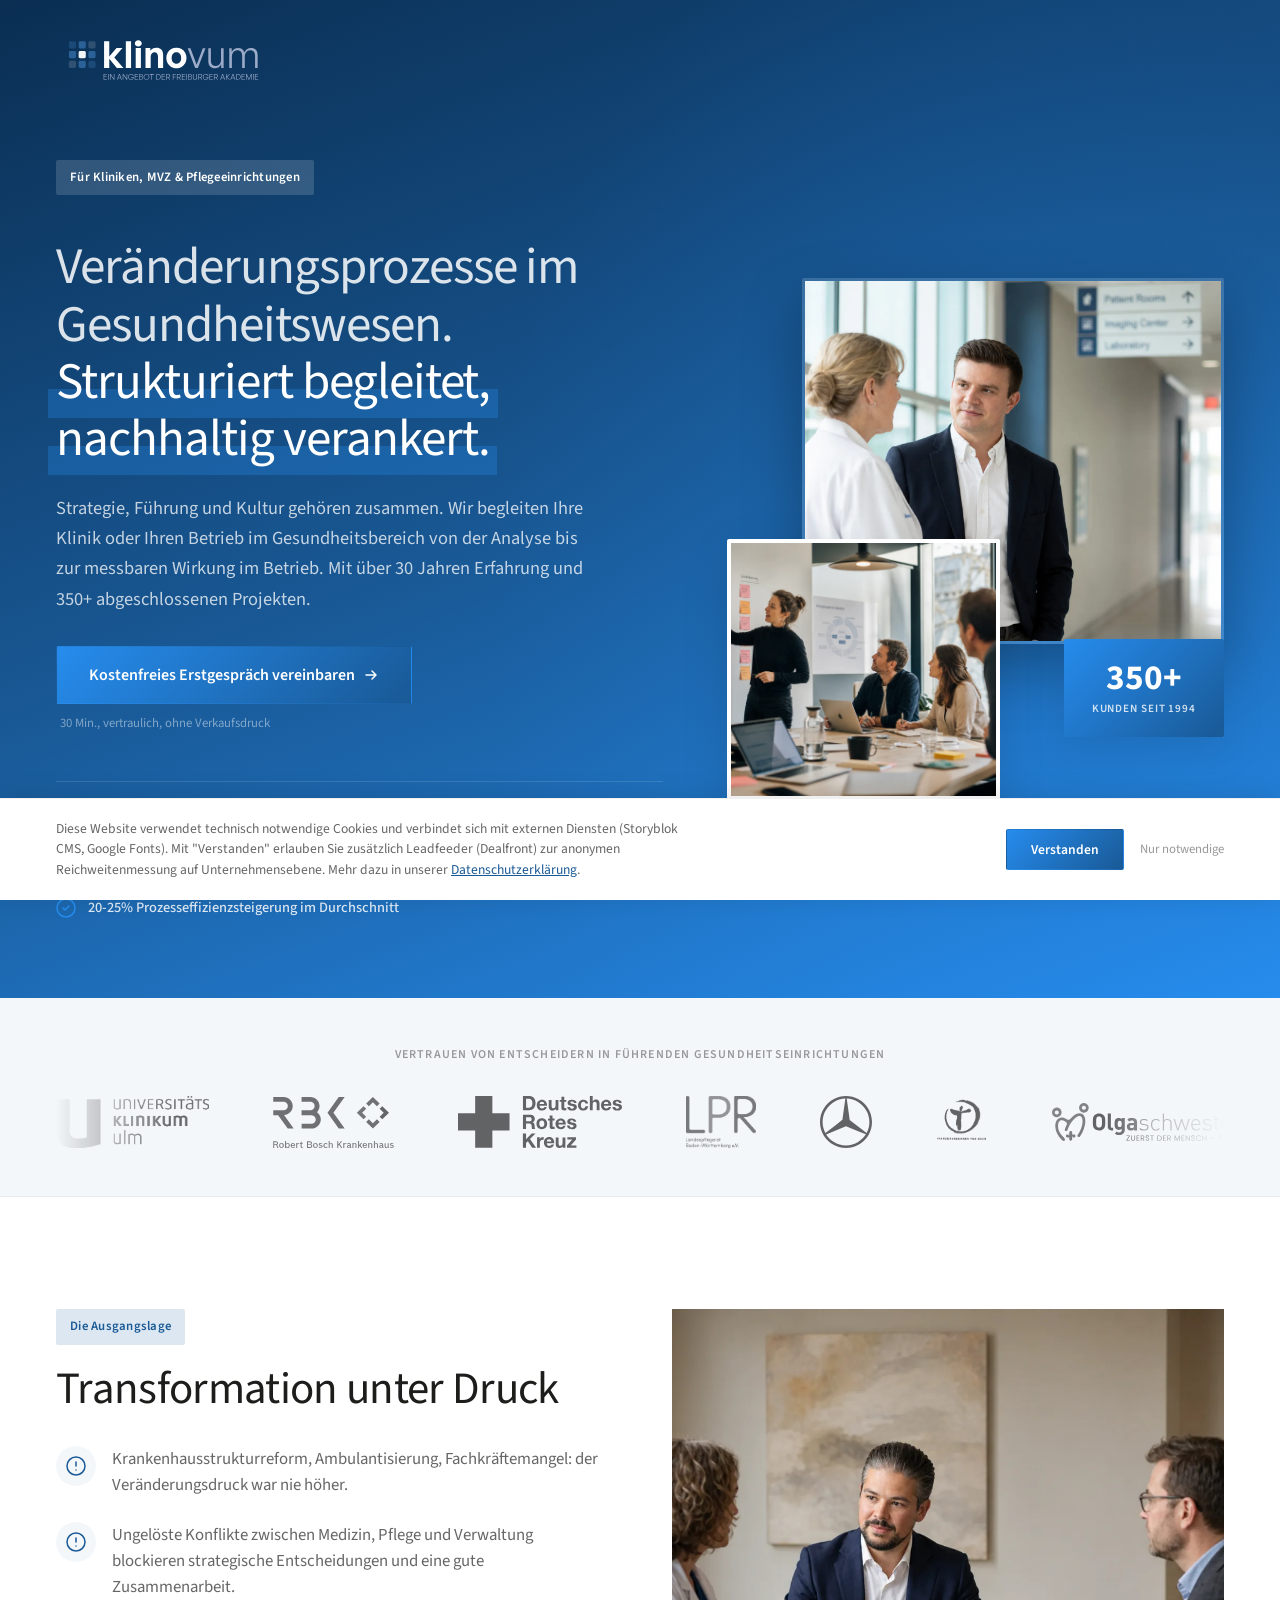
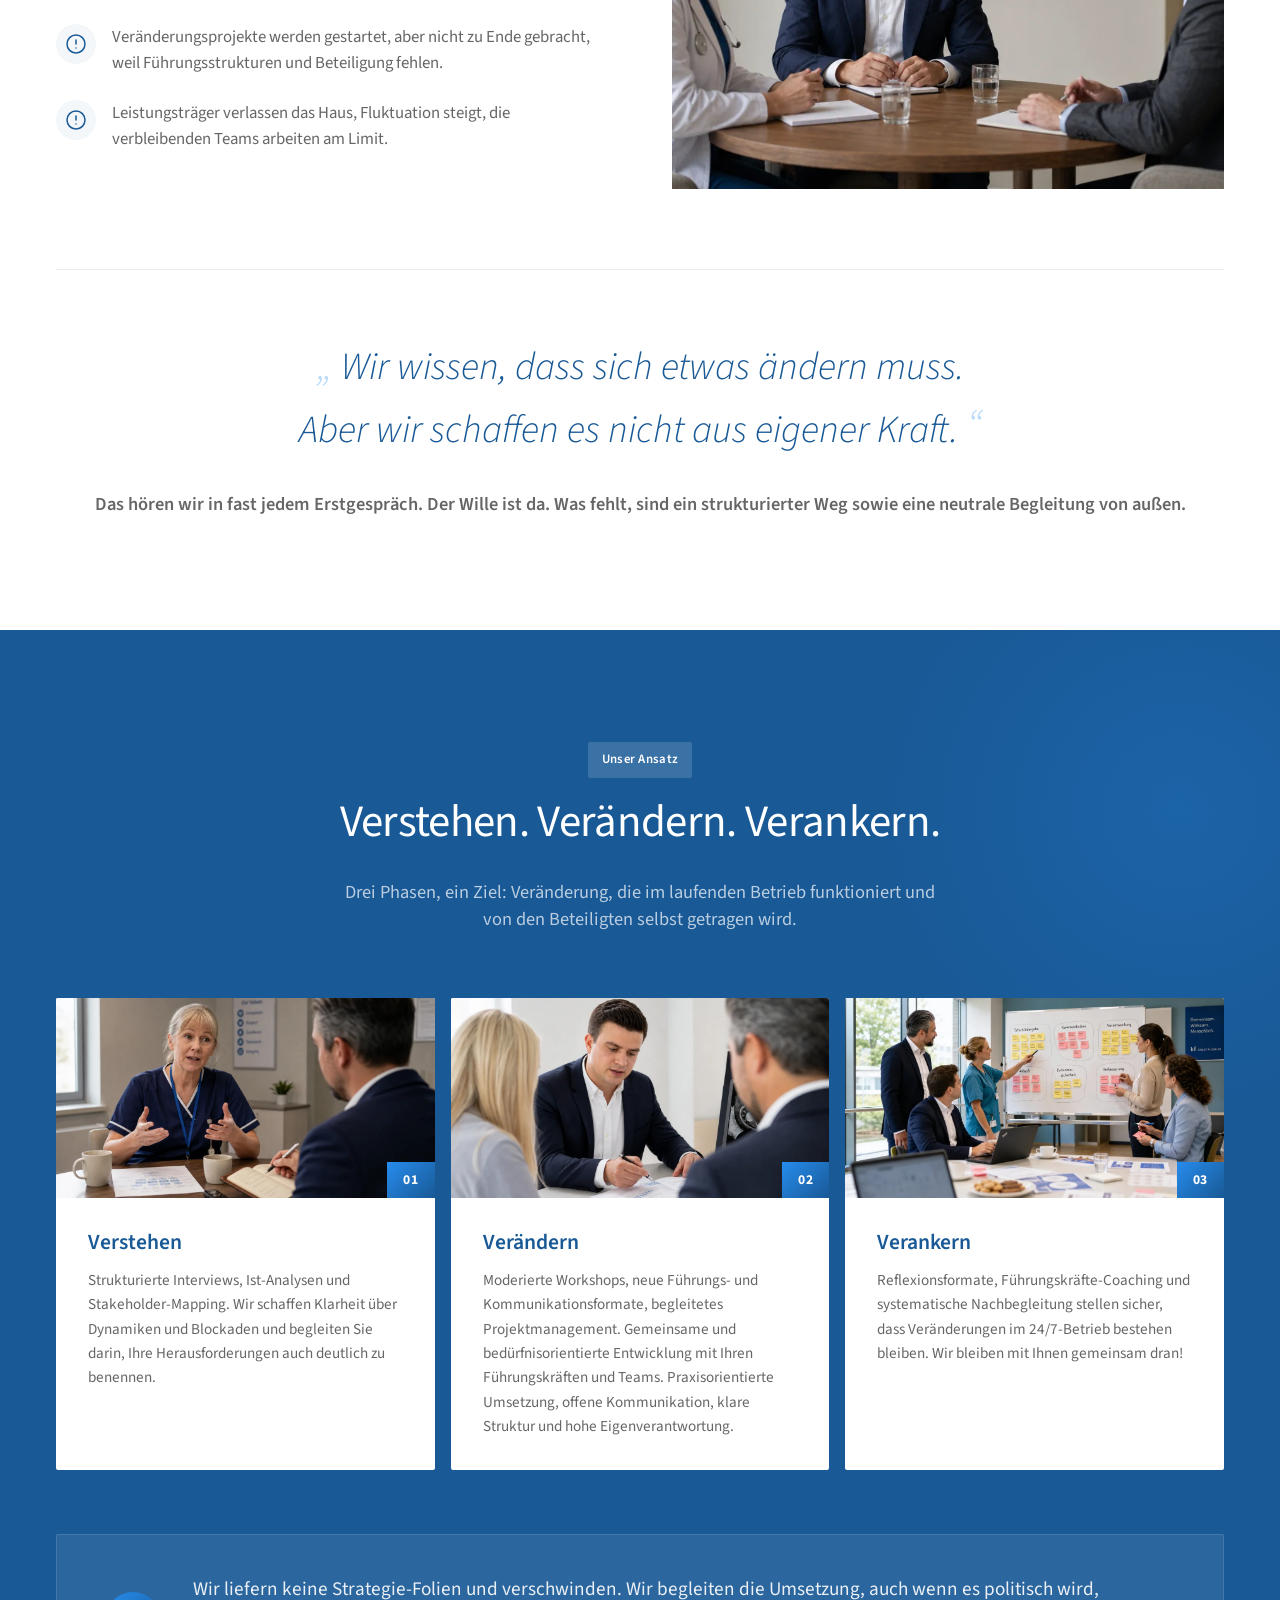
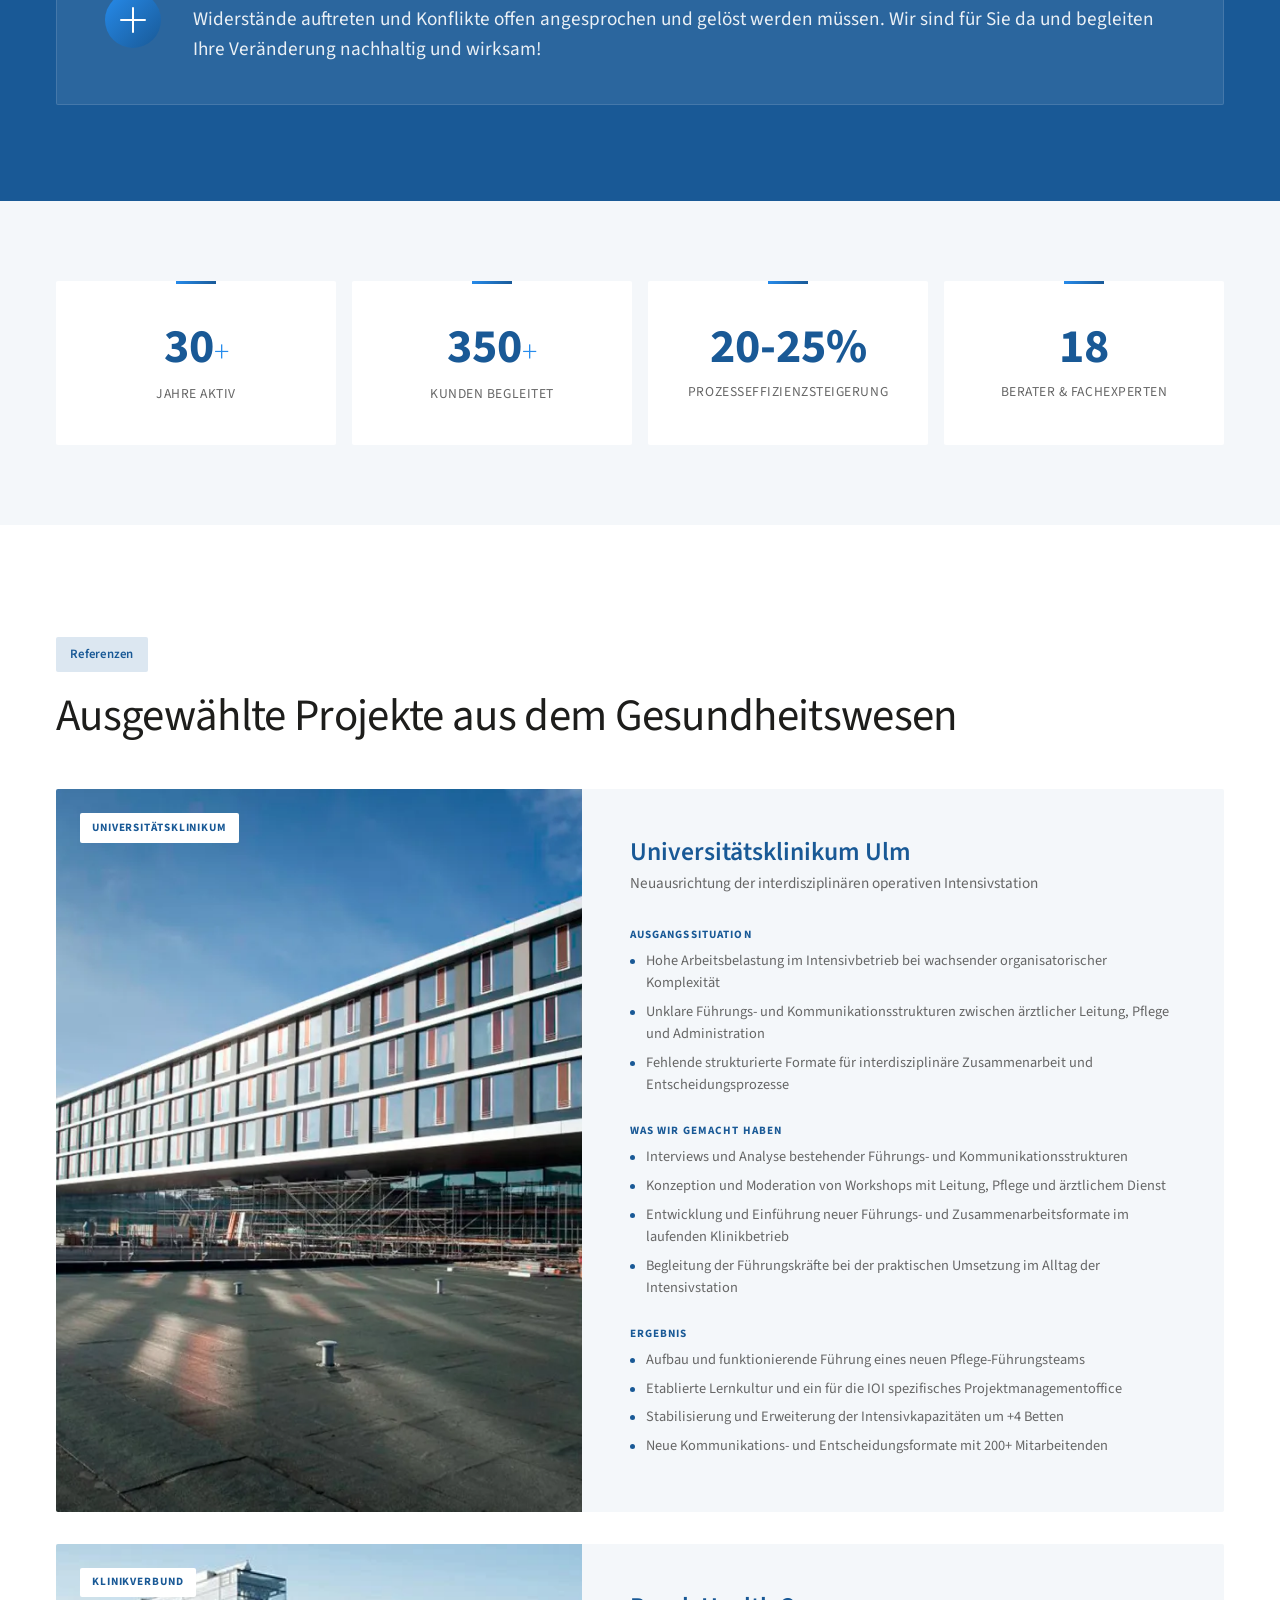
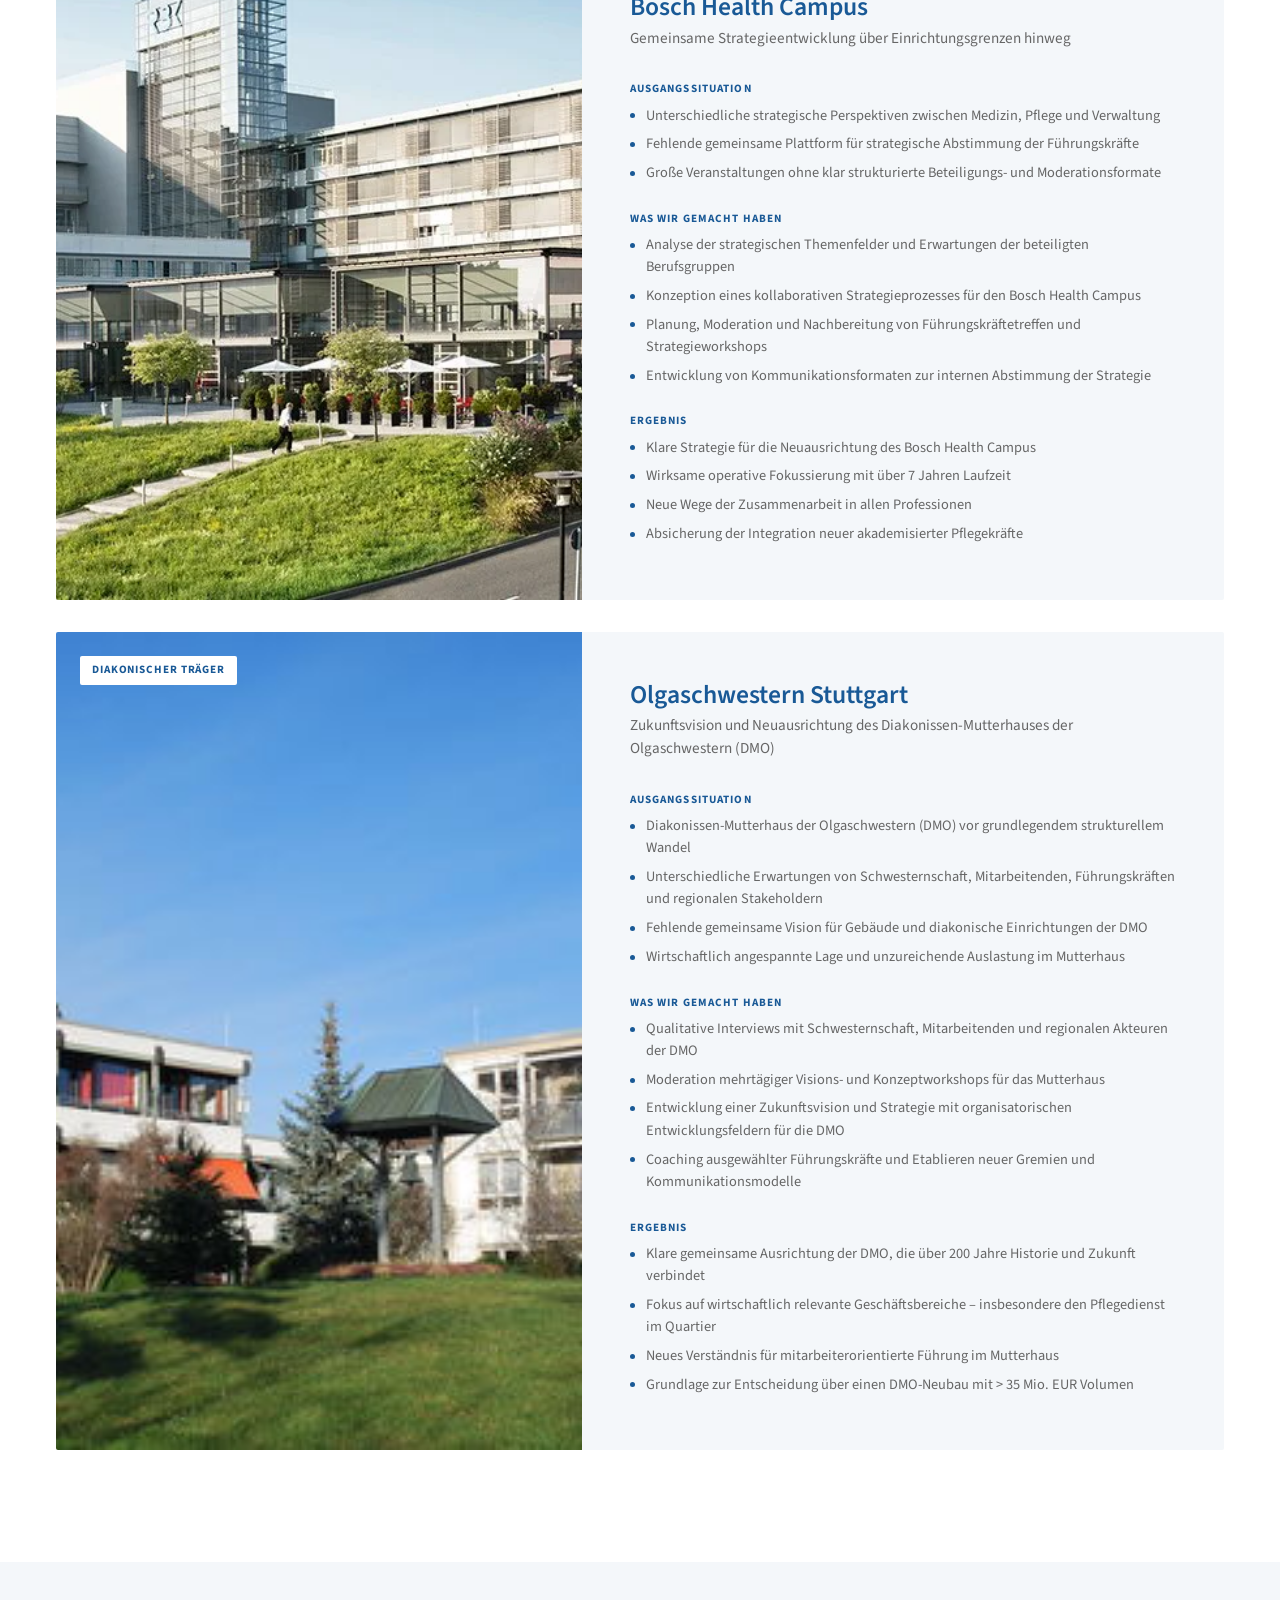
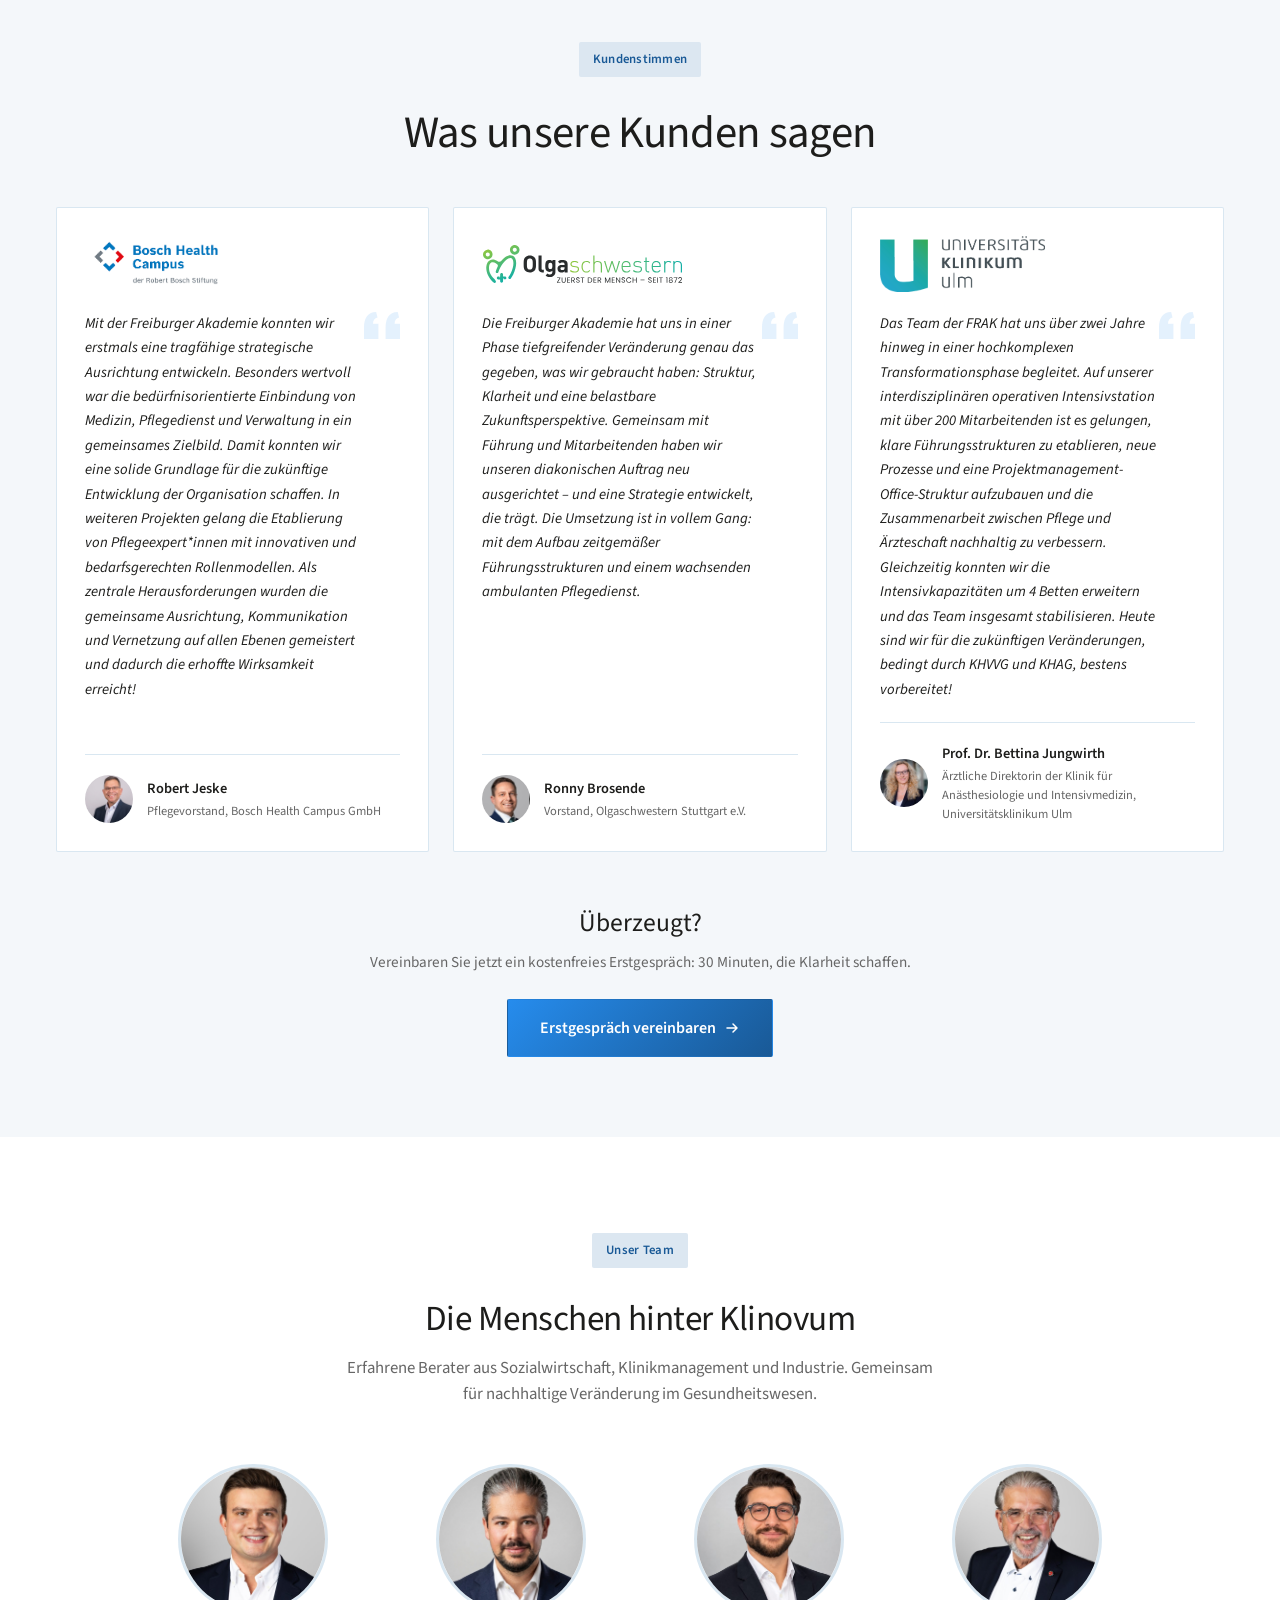
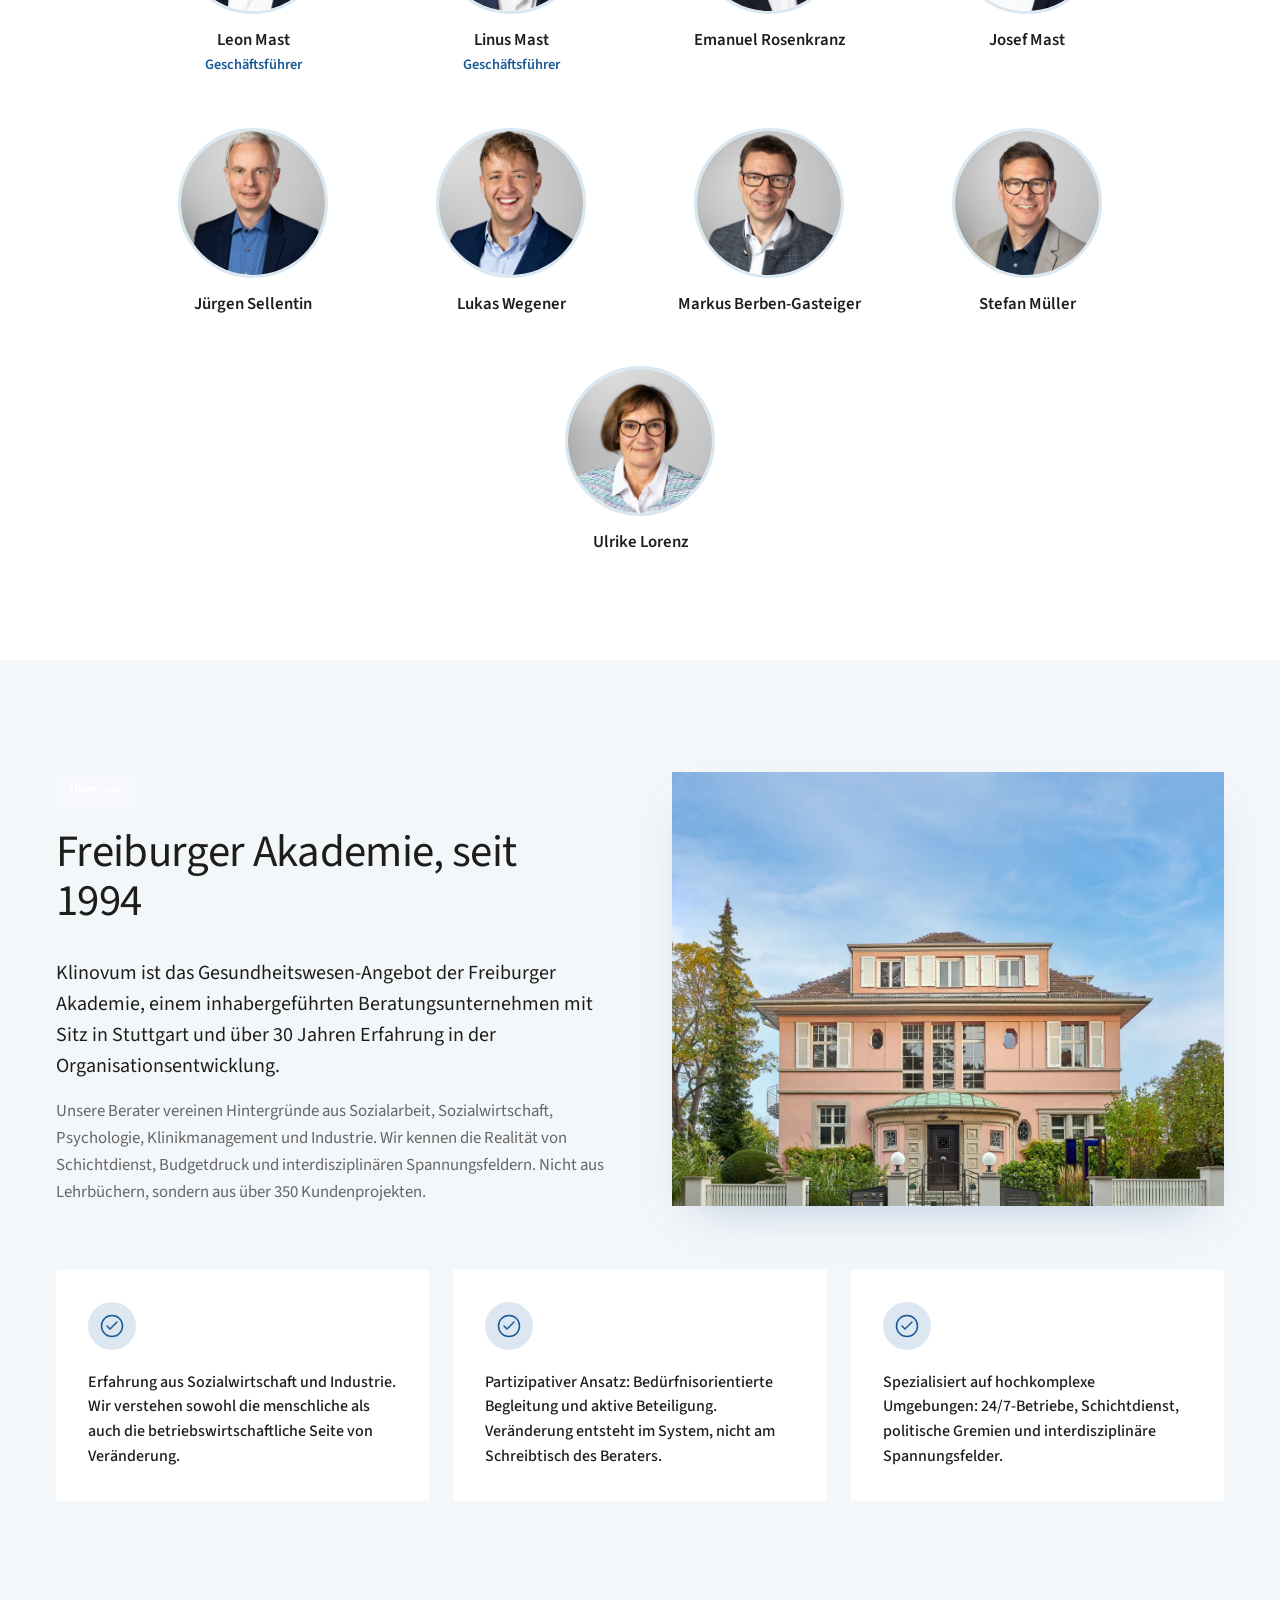
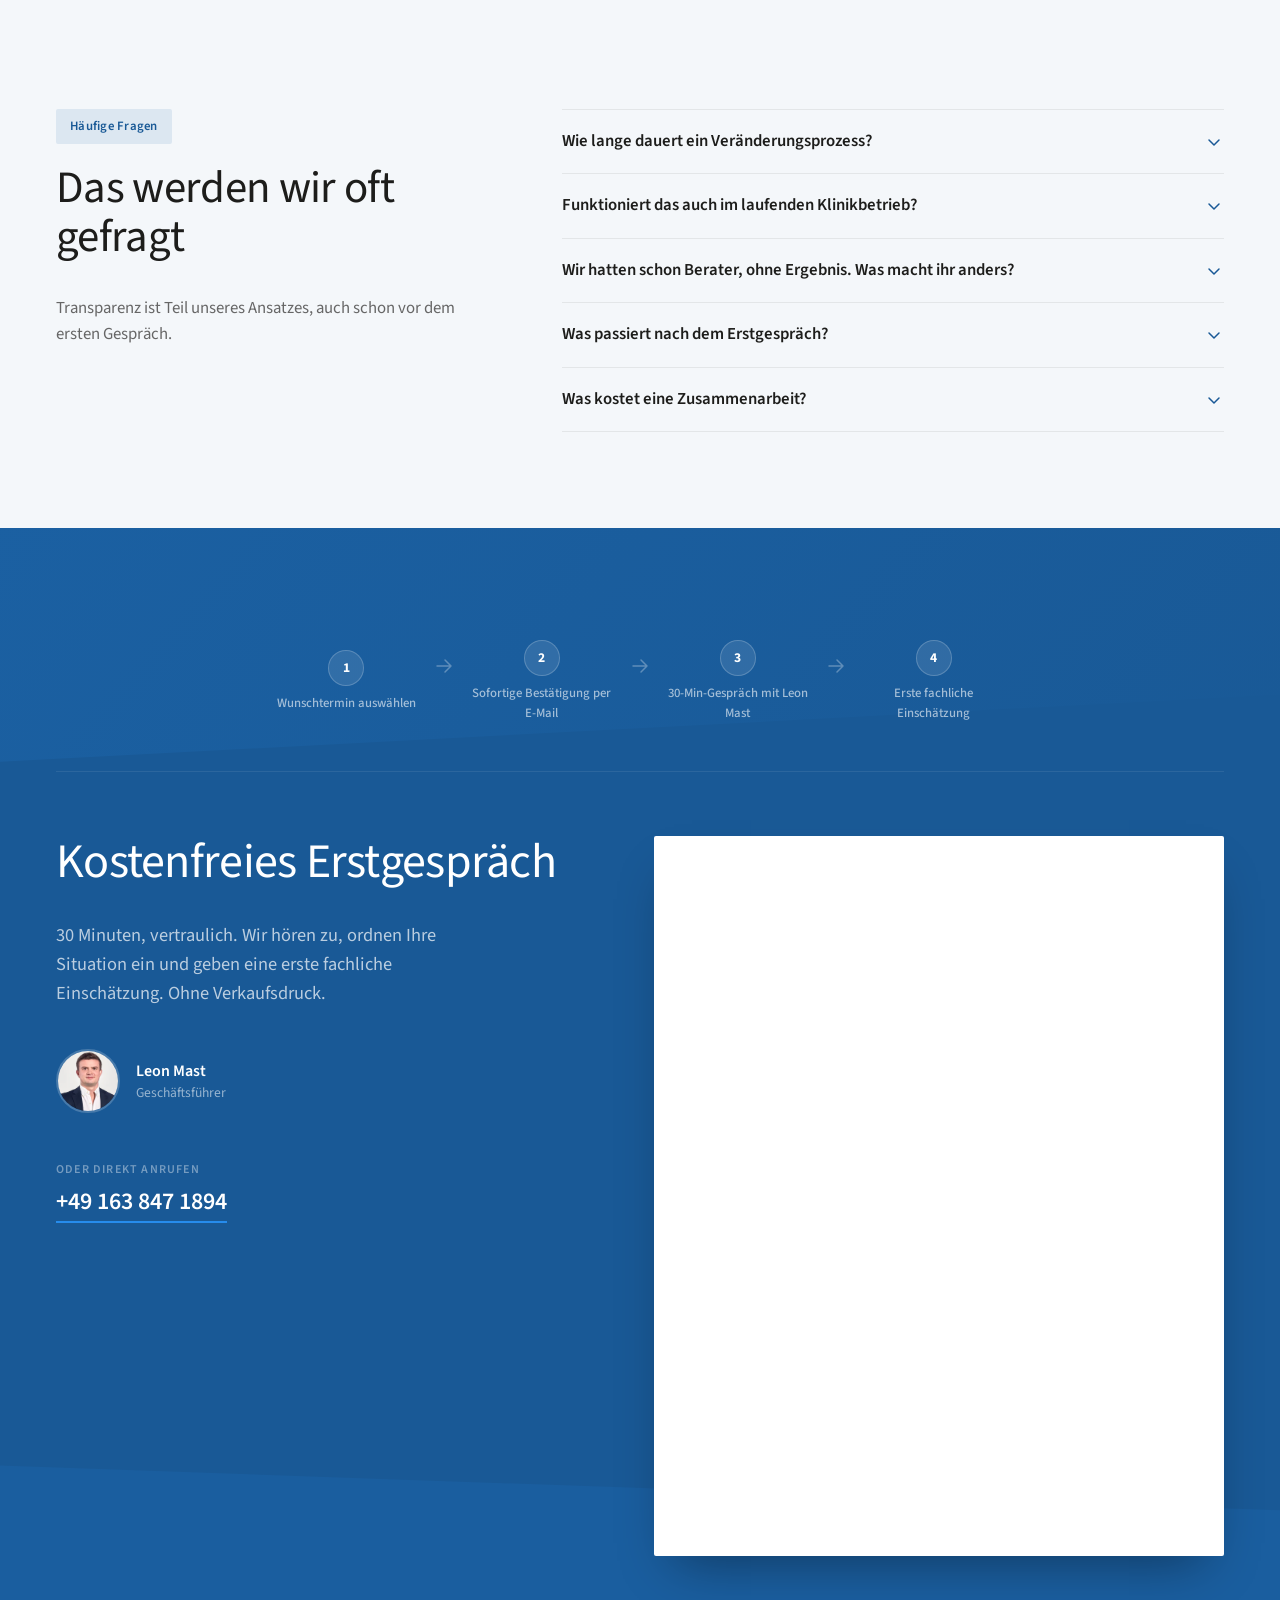
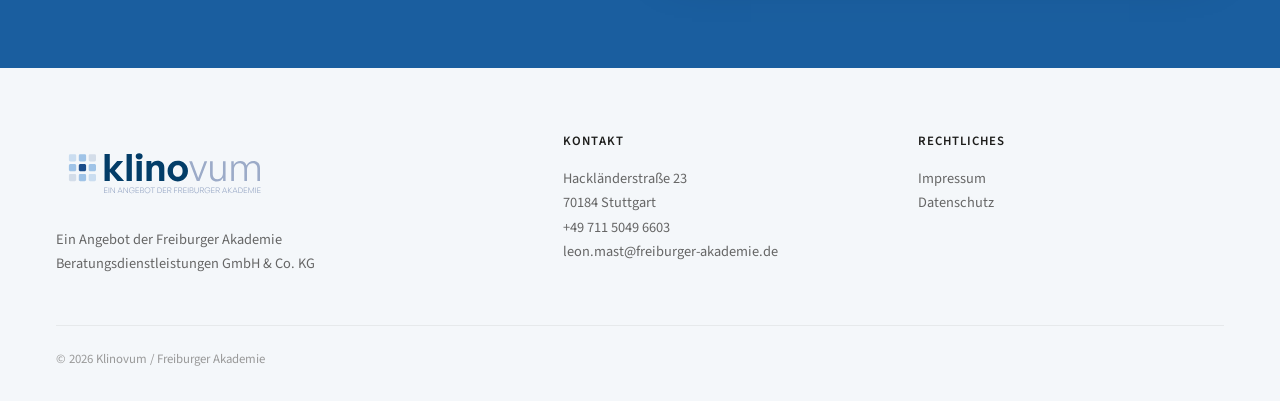
==== commit cc0da12d: "Add Emanuel Rosenkranz to team section Portrait cropped to the shared 600x800 team framing. A lone c" ====
--- a/landingpage/index.html
+++ b/landingpage/index.html
@@ -687,6 +687,15 @@
           </div>
           <div class="team-card" data-reveal>
             <div class="team-photo">
+              <img src="assets/team/emanuel-rosenkranz.jpg" alt="Emanuel Rosenkranz" loading="lazy" decoding="async">
+            </div>
+            <div class="team-info">
+              <h3>Emanuel Rosenkranz</h3>
+              <span class="team-role"><!-- Titel folgt --></span>
+            </div>
+          </div>
+          <div class="team-card" data-reveal>
+            <div class="team-photo">
               <img src="assets/team/josef-mast.jpg" alt="Josef Mast" loading="lazy" decoding="async">
             </div>
             <div class="team-info">
--- a/landingpage/style.css
+++ b/landingpage/style.css
@@ -1097,6 +1097,11 @@
 
 .team-card {
   text-align: center;
+}
+
+/* Center a lone card in the last row */
+@media (min-width: 1025px) {
+  .team-card:last-child:nth-child(4n+1) { grid-column: 2 / span 2; }
 }
 
 .team-photo {
@@ -1863,6 +1868,7 @@
   .team-header h2 { font-size: 1.5rem; }
   .team-photo { width: 110px; height: 110px; }
   .team-grid { grid-template-columns: repeat(2, 1fr); gap: 1.5rem; }
+  .team-card:last-child:nth-child(2n+1) { grid-column: 1 / -1; }
   .team-info h3 { font-size: 0.95rem; }
 
   /* About */
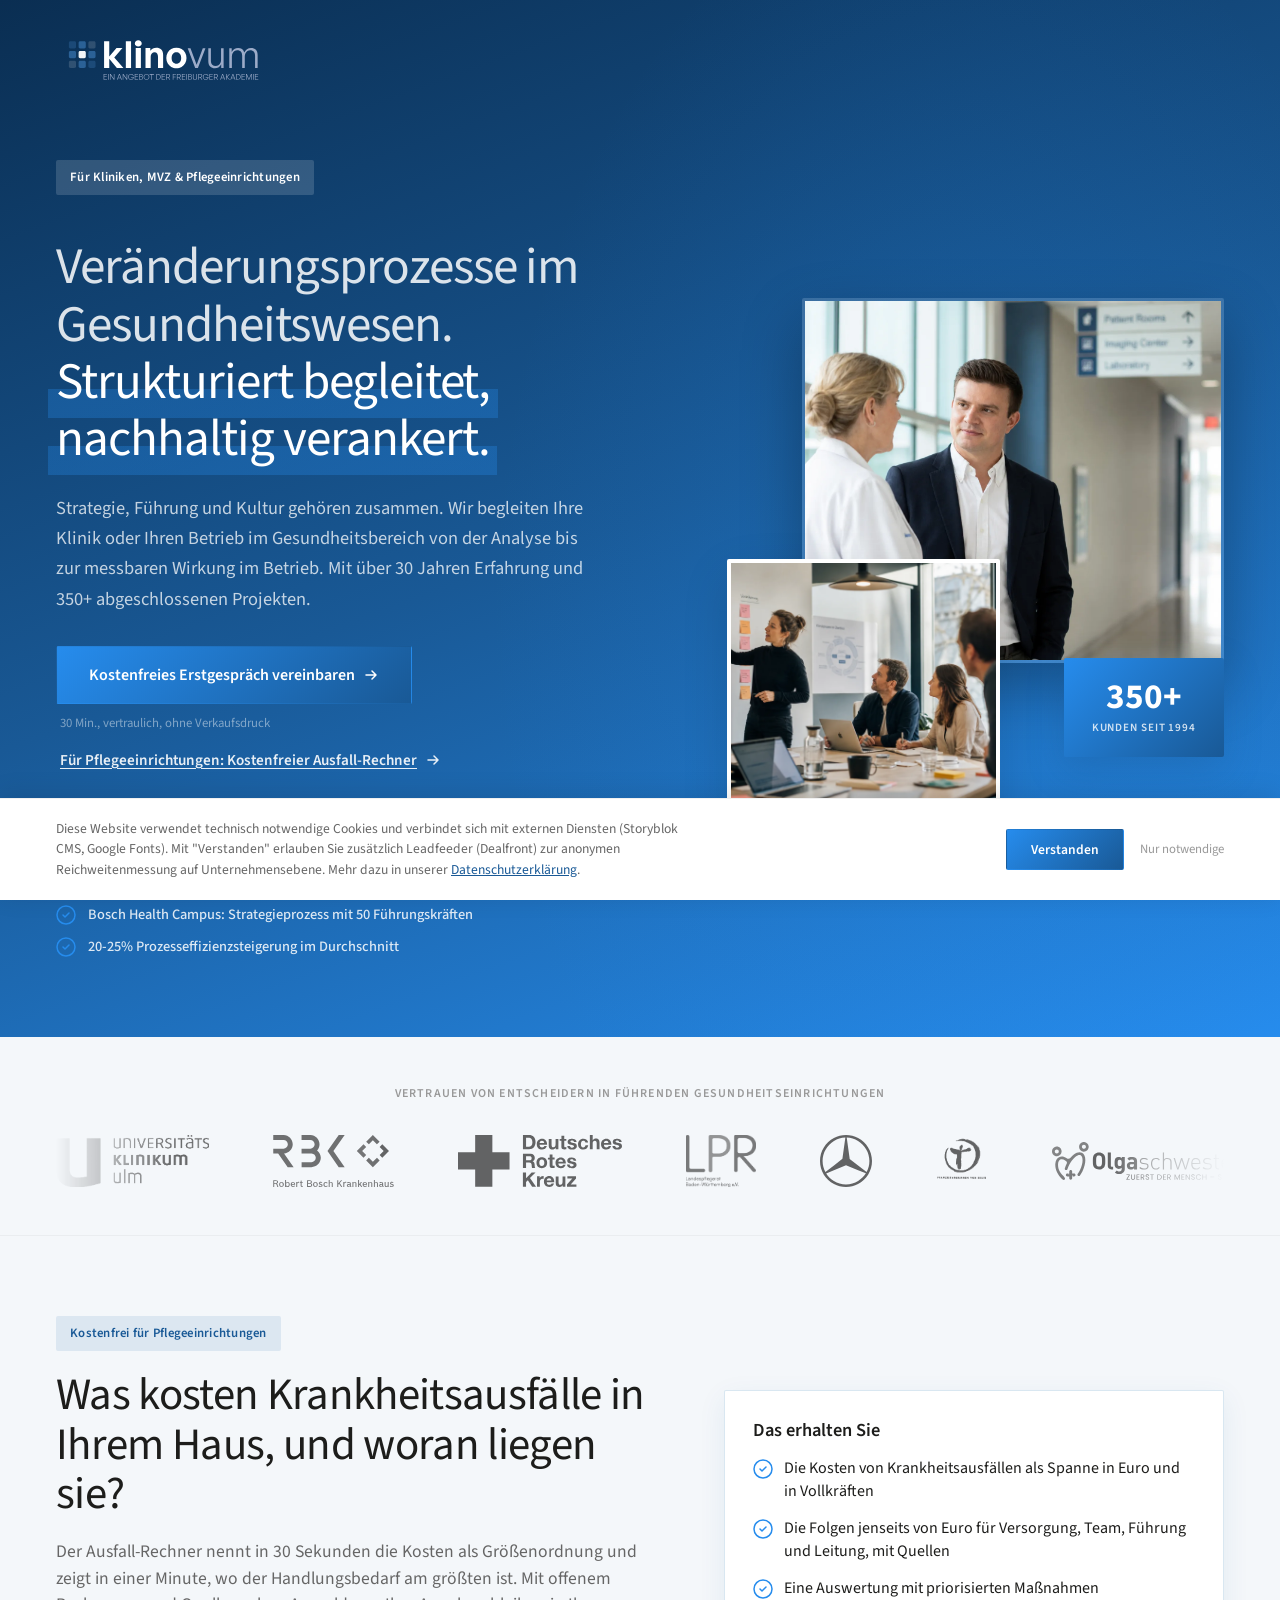
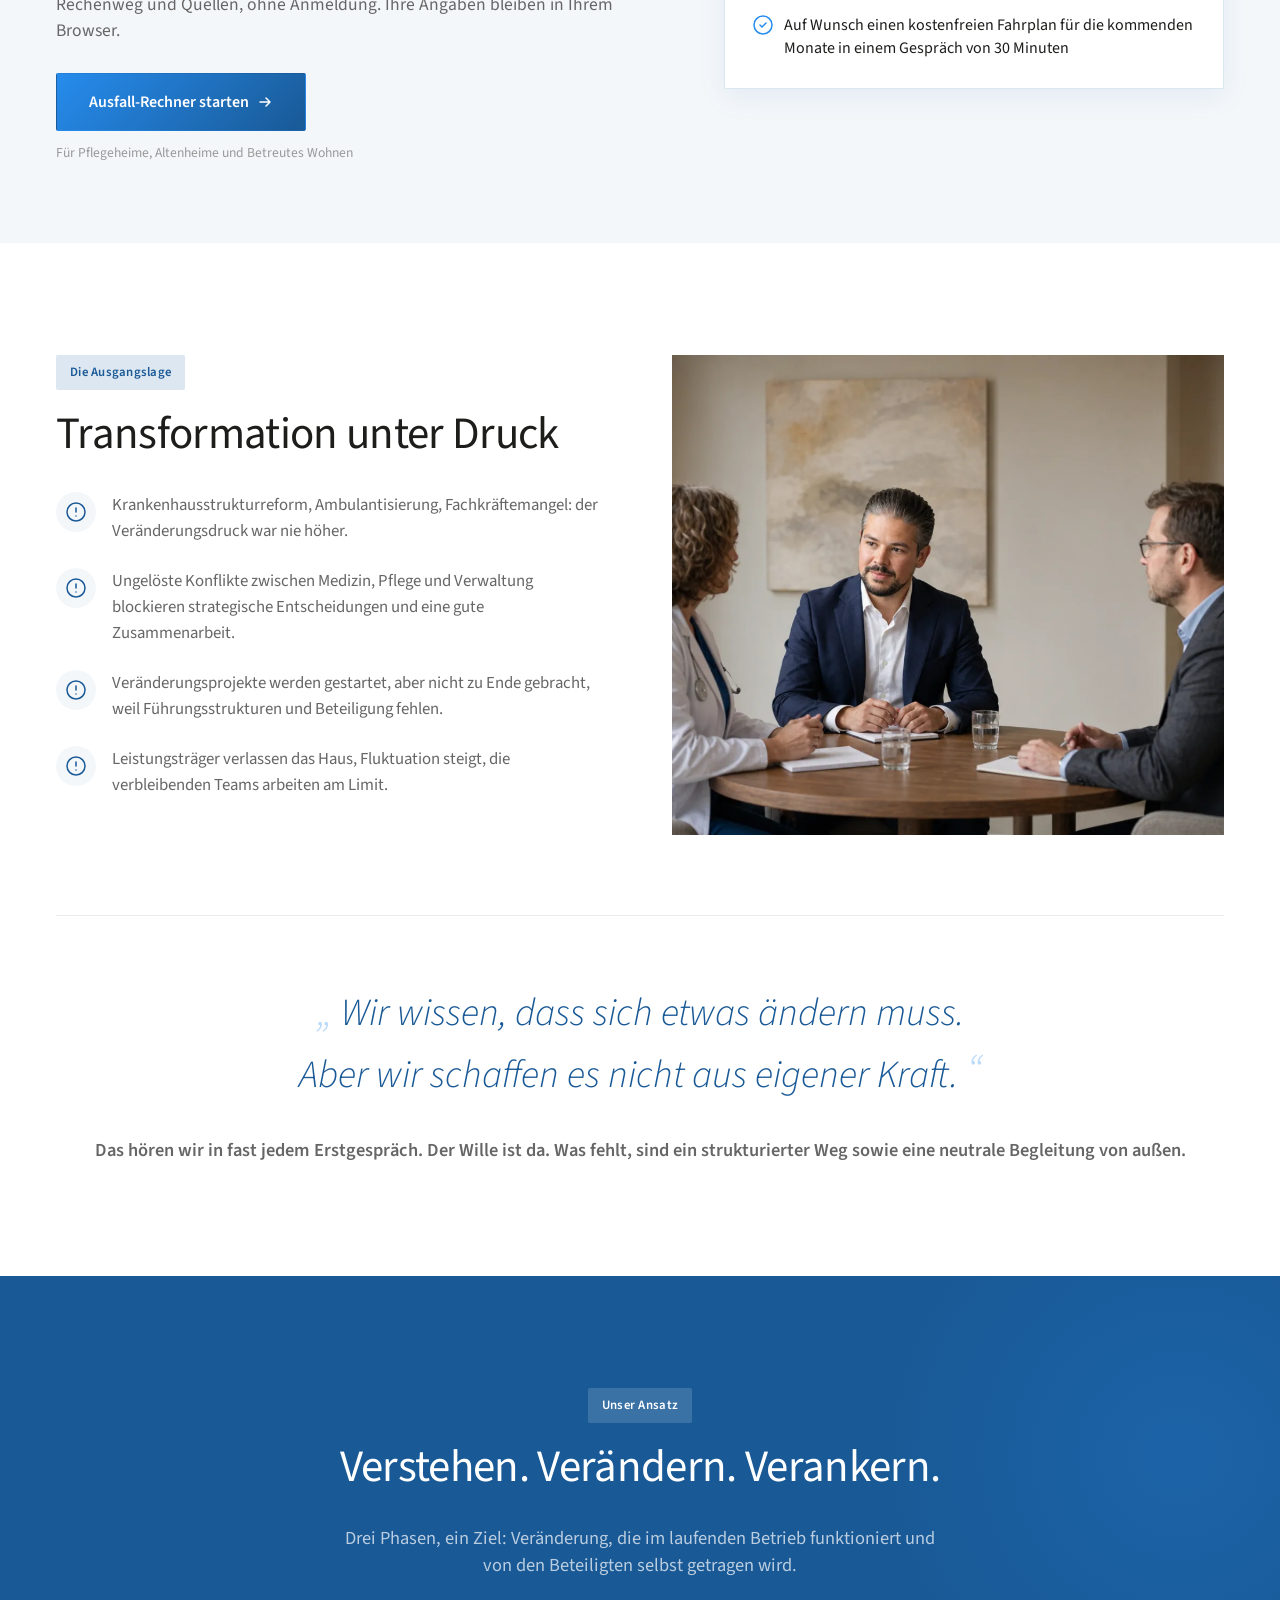
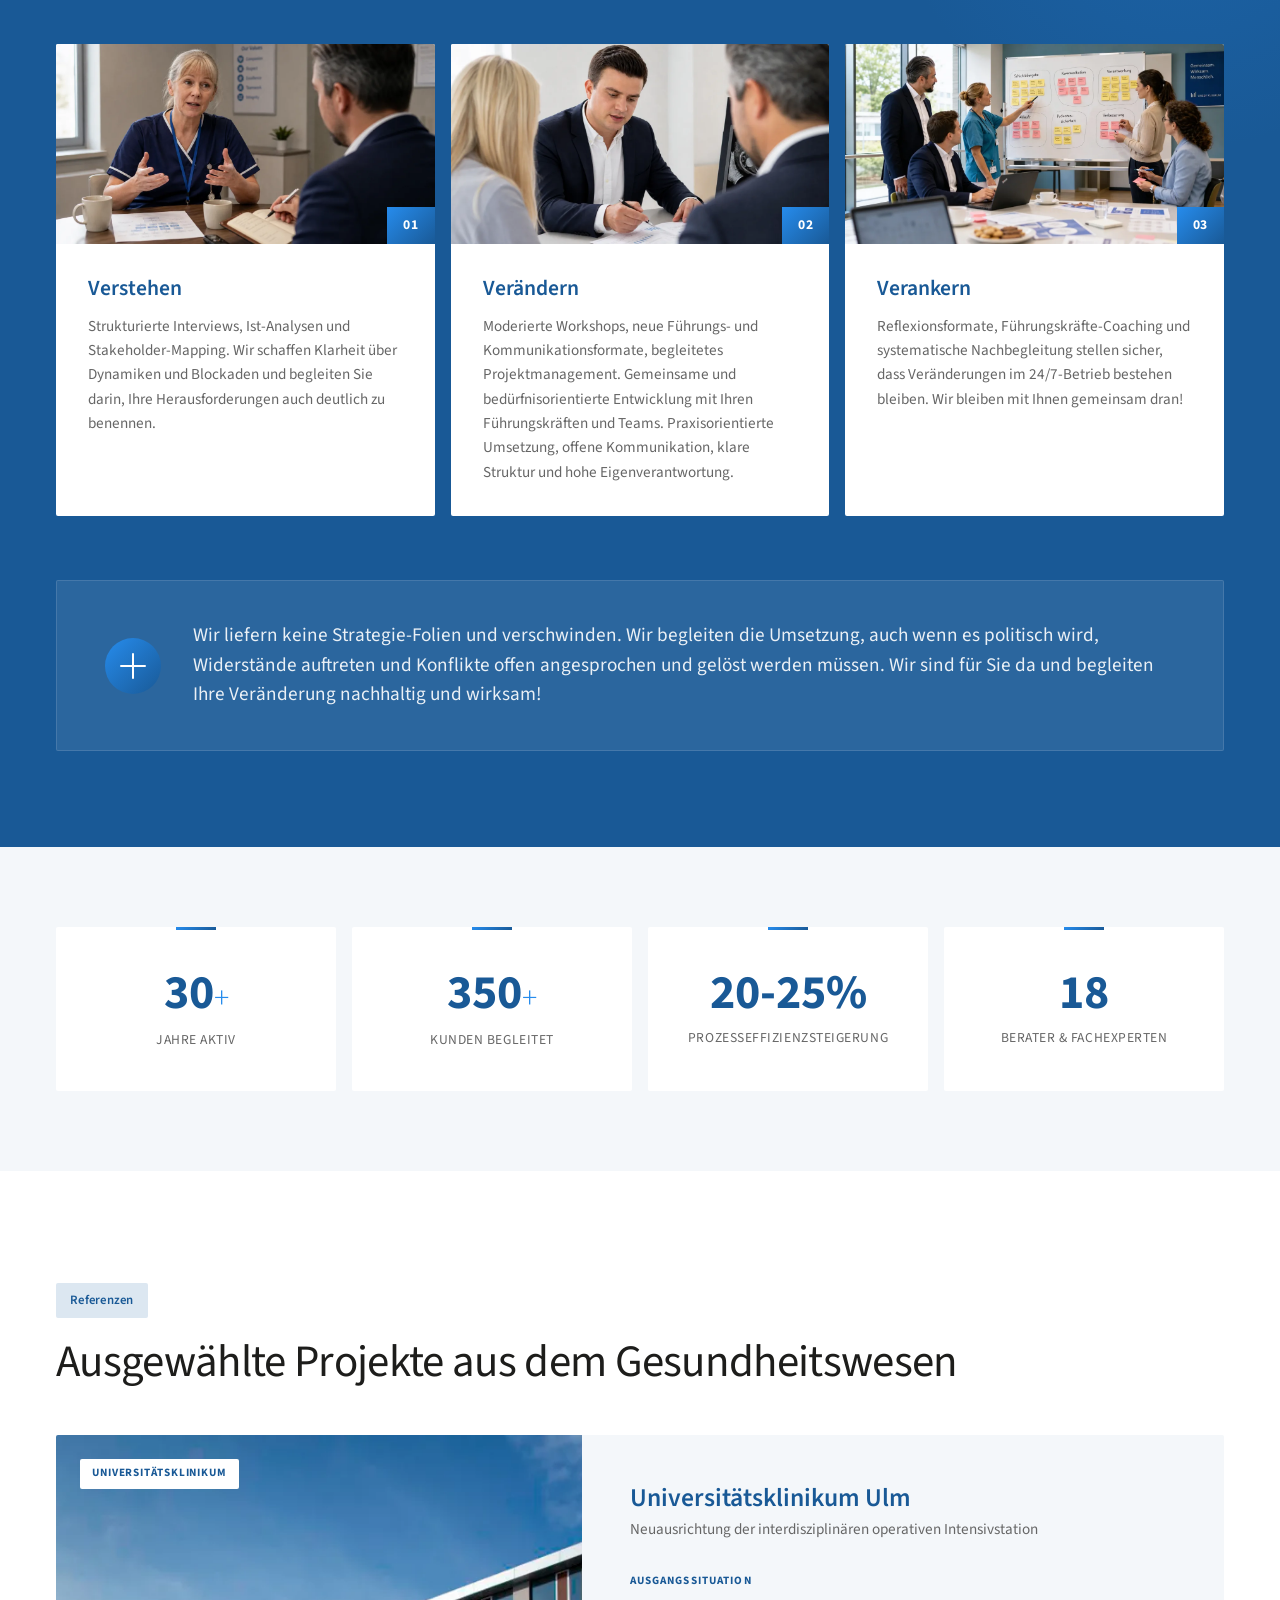
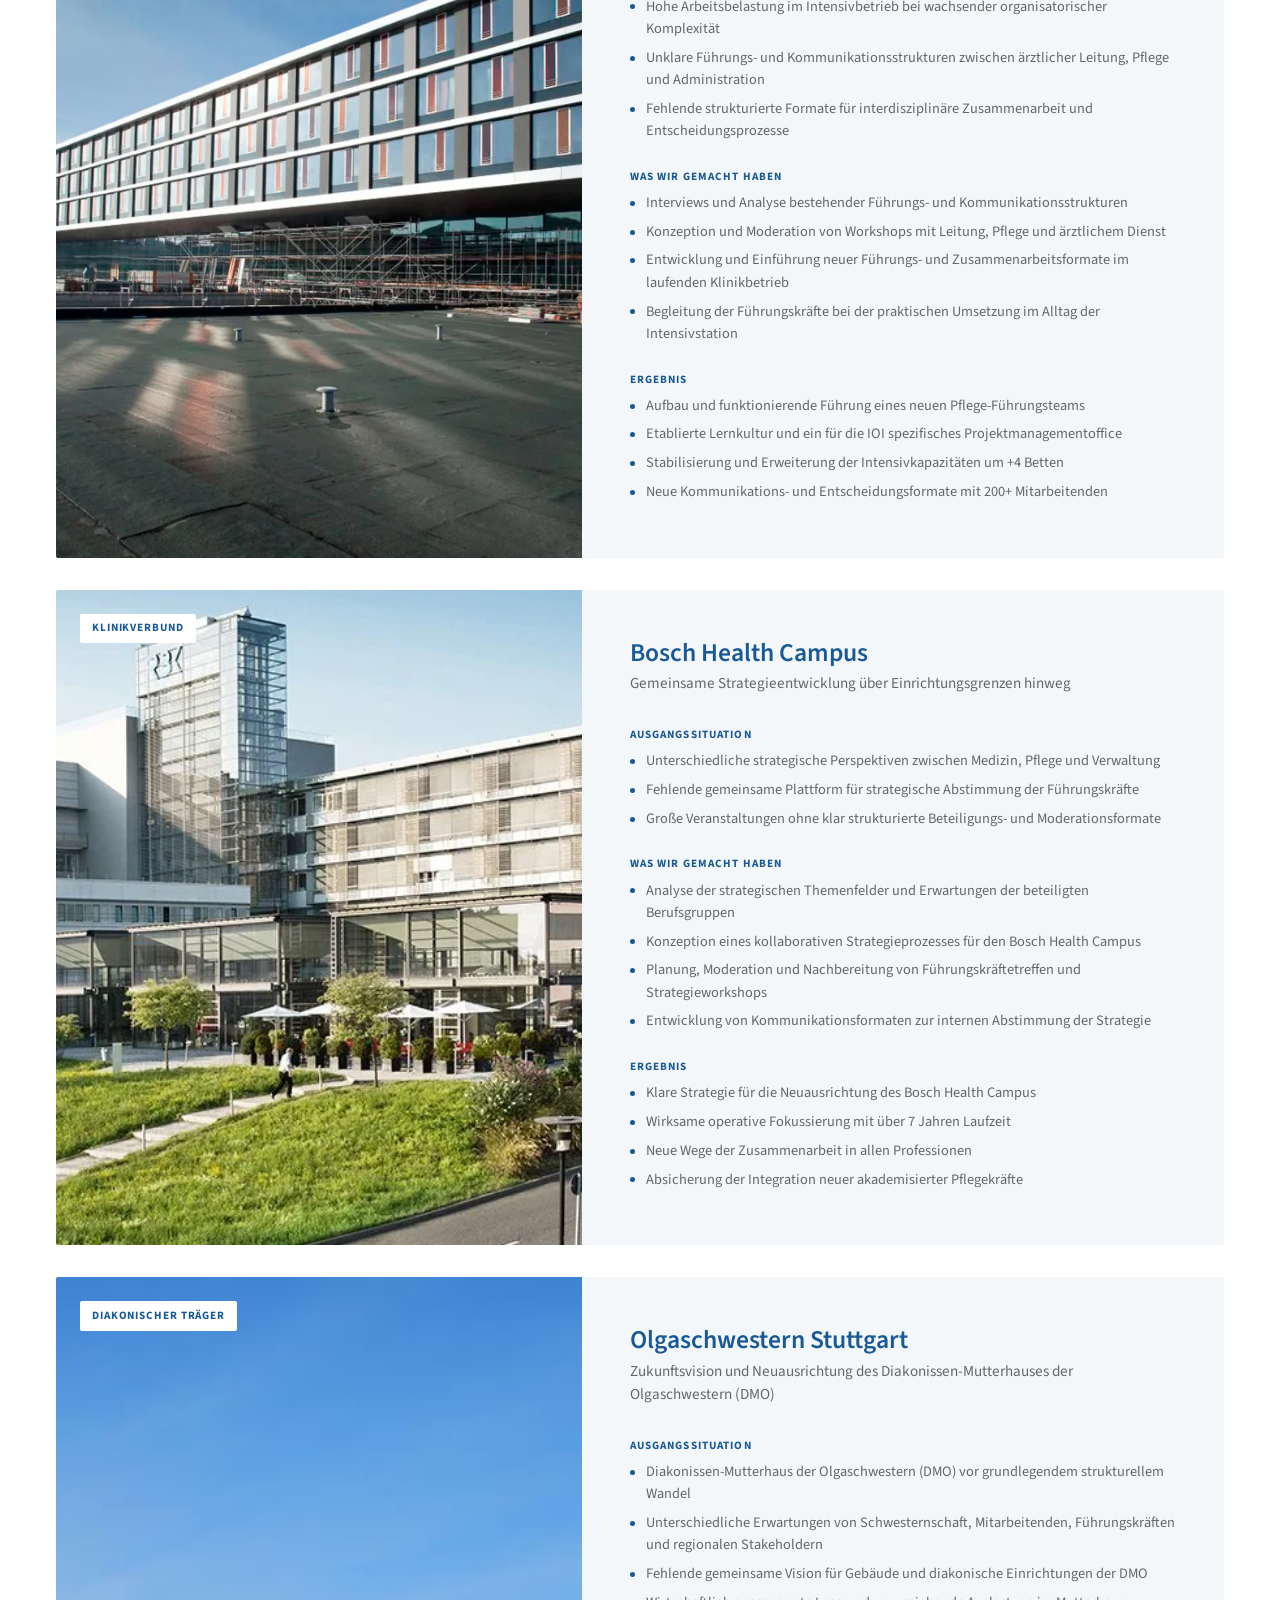
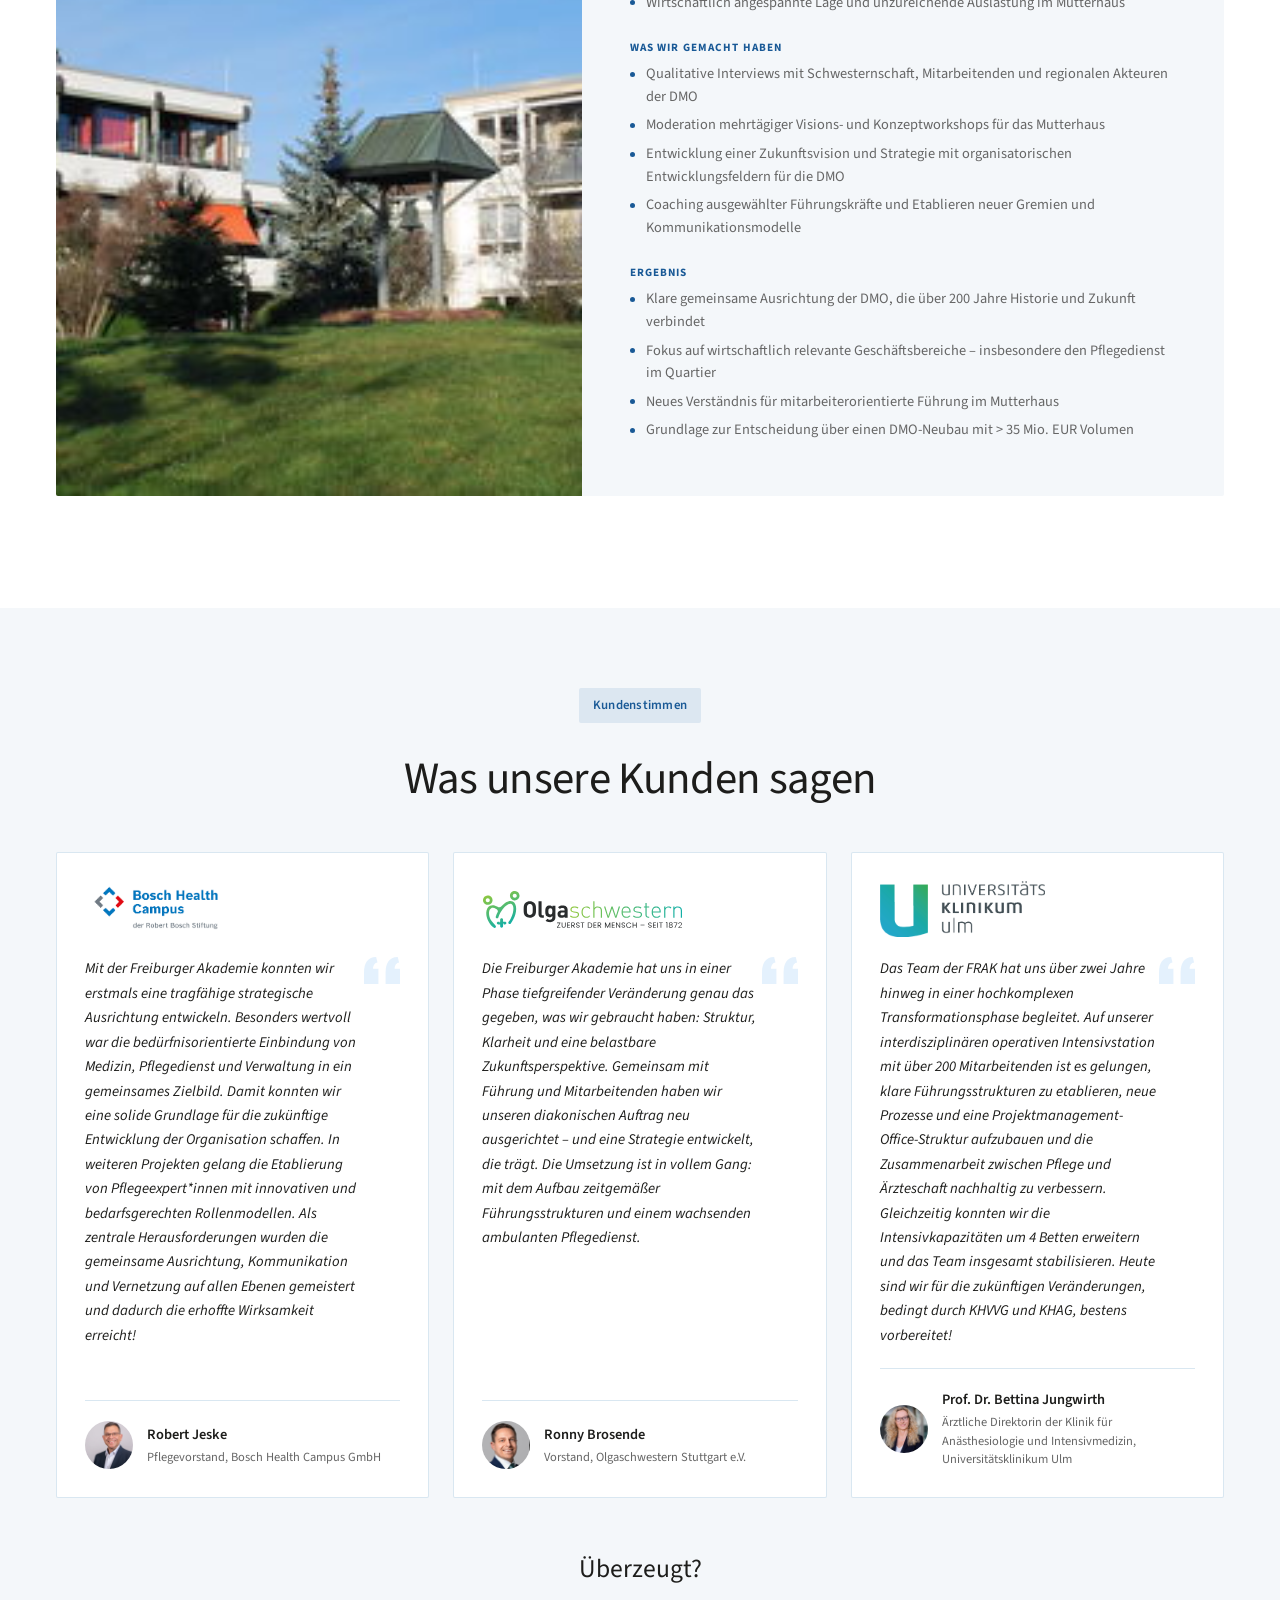
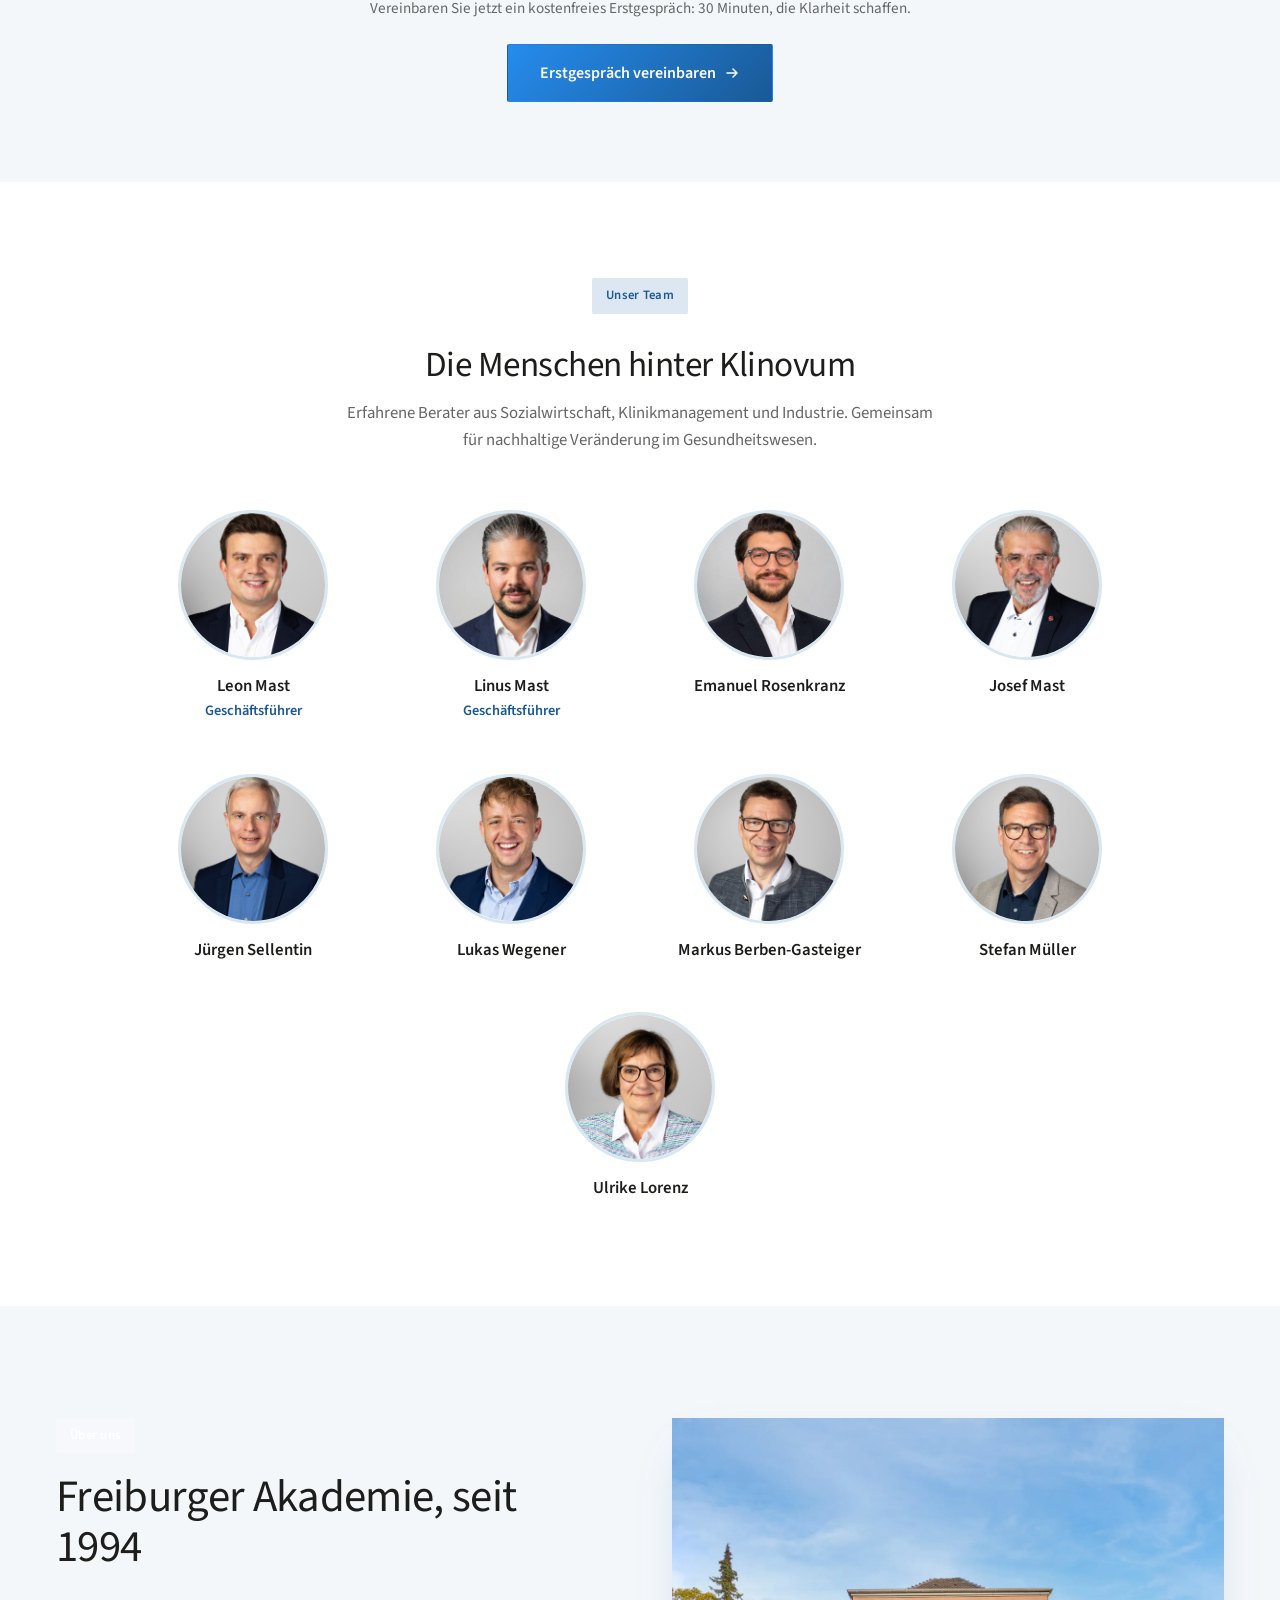
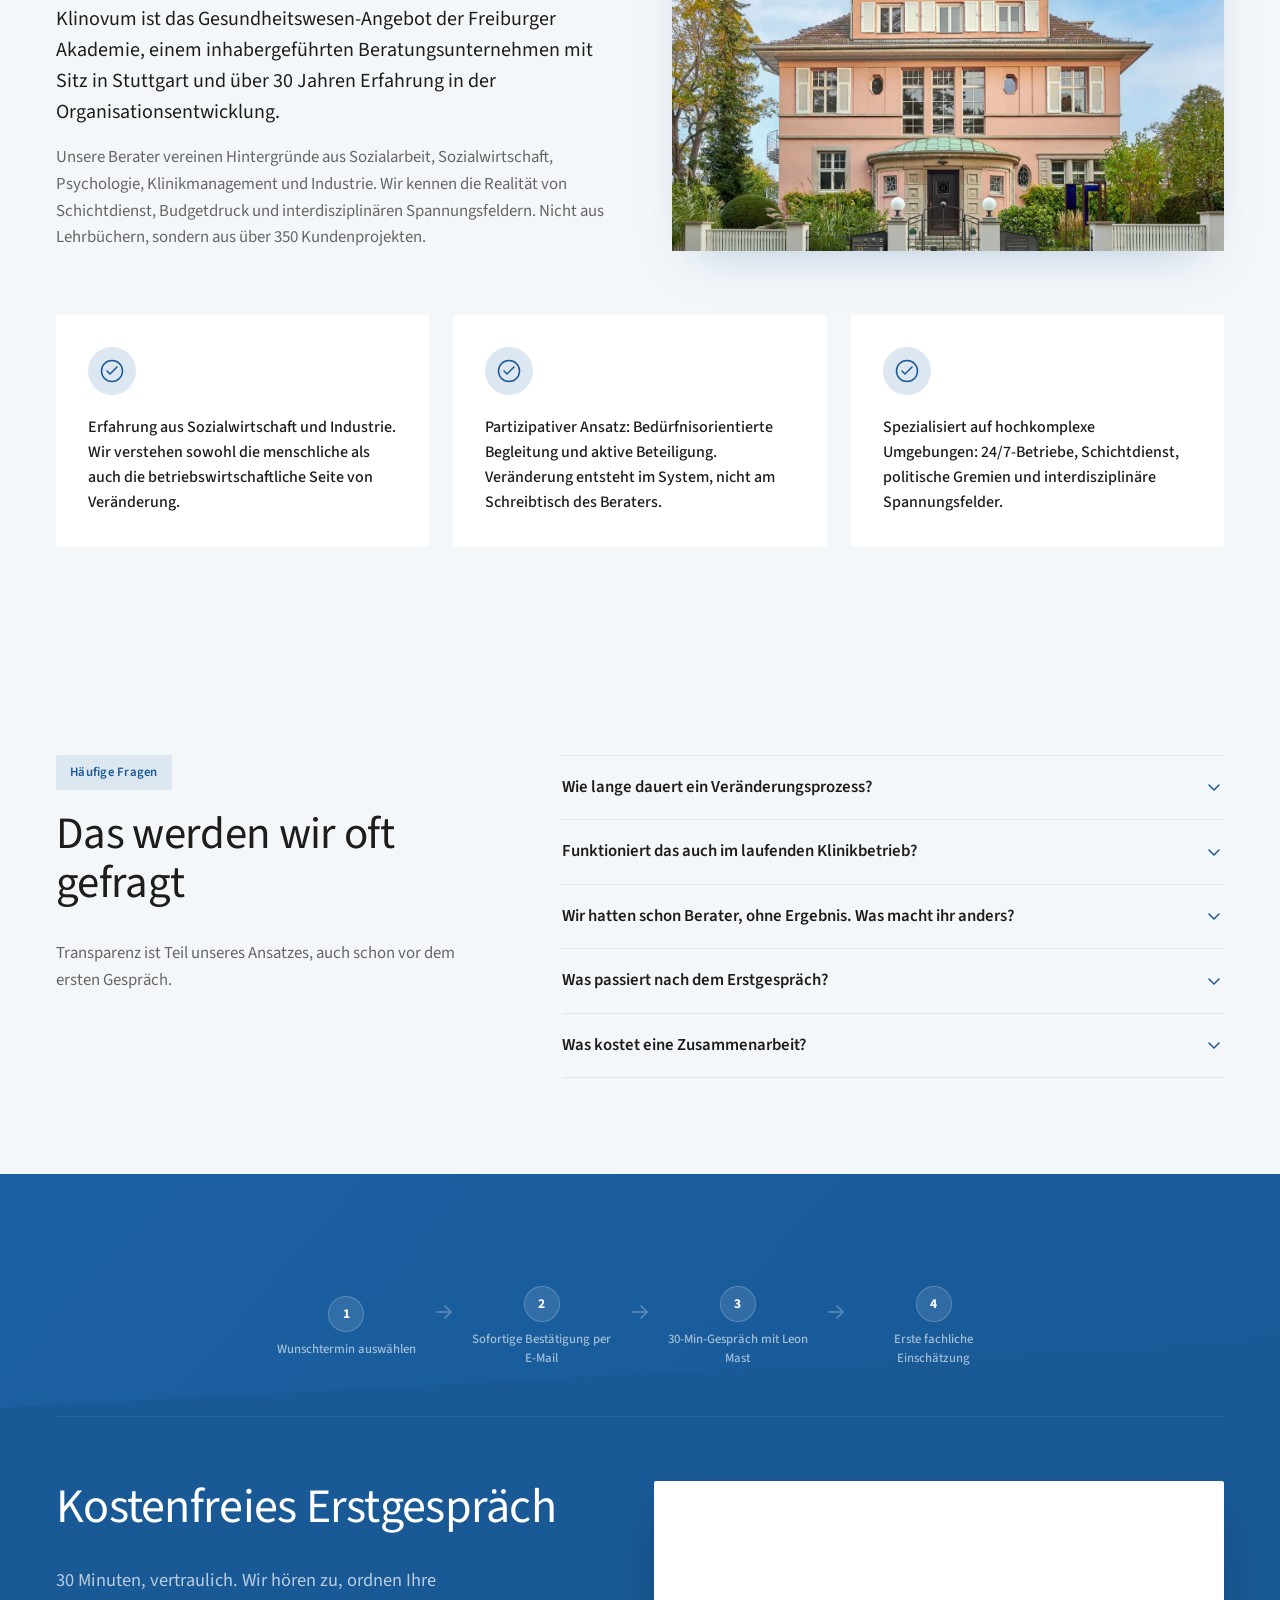
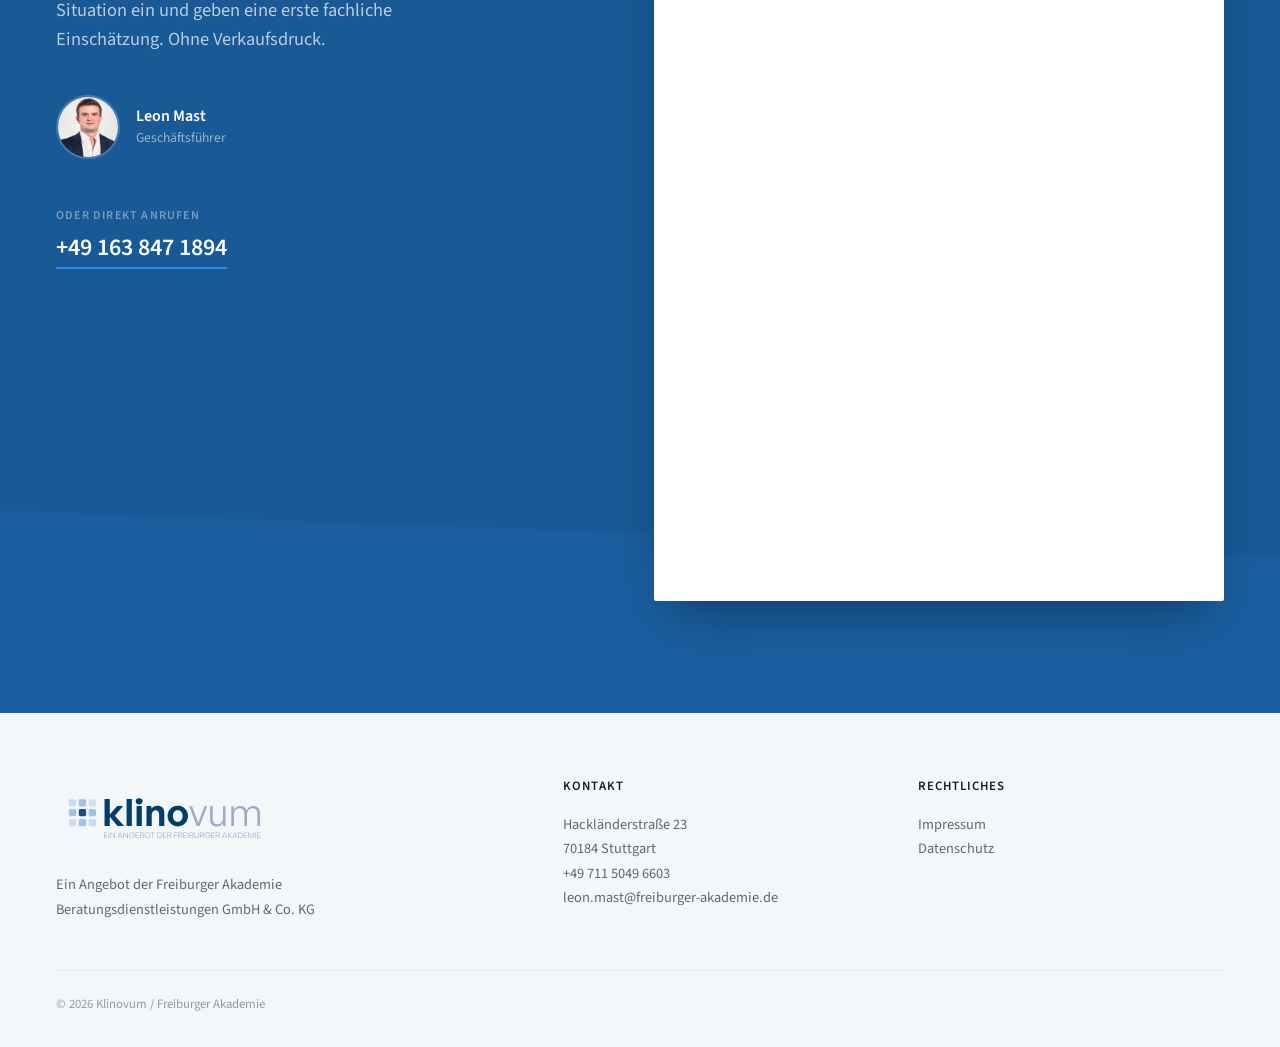
==== commit 2cf8d843: "Startseite: Ausfall-Rechner anbieten (Hero-Link und Abschnitt), Attio-Vermerk fuer geoeffnete Rechne" ====
--- a/landingpage/index.html
+++ b/landingpage/index.html
@@ -253,6 +253,7 @@
             <div class="hero-actions">
               <a href="#kontakt" class="btn btn-primary">Kostenfreies Erstgespräch vereinbaren <svg width="16" height="16" viewBox="0 0 16 16" fill="none"><path d="M3 8h10M9 4l4 4-4 4" stroke="currentColor" stroke-width="1.5" stroke-linecap="round" stroke-linejoin="round"/></svg></a>
               <span class="hero-cta-note" data-cms="hero.cta_note">30 Min., vertraulich, ohne Verkaufsdruck</span>
+              <a href="/ausfallrechner/" class="hero-rechner-link">Für Pflegeeinrichtungen: Kostenfreier Ausfall-Rechner <svg width="16" height="16" viewBox="0 0 16 16" fill="none" aria-hidden="true"><path d="M3 8h10M9 4l4 4-4 4" stroke="currentColor" stroke-width="1.5" stroke-linecap="round" stroke-linejoin="round"/></svg></a>
             </div>
             <div class="hero-proof" data-cms="hero.proof">
               <div class="hero-proof-item">
@@ -312,6 +313,50 @@
             <div class="logo-item"><img src="assets/logos/mercedes-benz.svg" alt="Mercedes-Benz Werksärzte" title="Mercedes-Benz Werksärzte" loading="lazy" decoding="async"></div>
             <div class="logo-item"><img src="assets/logos/franziskanerinnen.png" alt="Franziskanerinnen von Reute" loading="lazy" decoding="async"></div>
             <div class="logo-item"><img src="assets/logos/olgaschwestern-new.svg" alt="Diakonissenmutterhaus der Olgaschwestern" loading="lazy" decoding="async"></div>
+          </div>
+        </div>
+      </div>
+    </div>
+  </section>
+
+  <!-- AUSFALL-RECHNER (Angebot für Pflegeeinrichtungen) -->
+  <section class="rechner-teaser" id="ausfall-rechner">
+    <style>
+      .hero-rechner-link { display: inline-flex; align-items: center; gap: 0.5rem; margin-top: 0.4rem; padding-left: 0.25rem; font-size: 0.95rem; font-weight: 600; color: rgba(255,255,255,0.9); text-decoration: underline; text-underline-offset: 3px; }
+      .hero-rechner-link:hover { color: #fff; }
+      .rechner-teaser { background: var(--bg-light); padding: 5rem 0; }
+      .rechner-teaser-layout { display: grid; grid-template-columns: 1.1fr 0.9fr; gap: 3.5rem; align-items: center; }
+      .rechner-teaser h2 { margin-bottom: 1.25rem; }
+      .rechner-teaser-text { color: var(--grey); max-width: 38rem; margin-bottom: 1.75rem; }
+      .rechner-teaser-note { display: block; font-size: 0.85rem; color: var(--grey-light); margin-top: 0.75rem; }
+      .rechner-teaser-card { background: var(--white); border: 1px solid var(--border); border-radius: var(--radius); padding: 1.75rem; box-shadow: 0 8px 28px rgba(25, 89, 150, 0.08); }
+      .rechner-teaser-card h3 { font-size: 1.15rem; margin-bottom: 1rem; }
+      .rechner-teaser-card ul { display: grid; gap: 0.85rem; }
+      .rechner-teaser-card li { display: flex; gap: 0.7rem; align-items: flex-start; font-size: 1rem; line-height: 1.45; }
+      .rechner-teaser-card li svg { flex-shrink: 0; margin-top: 0.1rem; }
+      @media (max-width: 900px) {
+        .rechner-teaser { padding: 3.5rem 0; }
+        .rechner-teaser-layout { grid-template-columns: 1fr; gap: 2rem; }
+      }
+    </style>
+    <div class="page-padding">
+      <div class="container">
+        <div class="rechner-teaser-layout">
+          <div>
+            <span class="badge">Kostenfrei für Pflegeeinrichtungen</span>
+            <h2>Was kosten Krankheitsausfälle in Ihrem Haus, und woran liegen sie?</h2>
+            <p class="rechner-teaser-text">Der Ausfall-Rechner nennt in 30 Sekunden die Kosten als Größenordnung und zeigt in einer Minute, wo der Handlungsbedarf am größten ist. Mit offenem Rechenweg und Quellen, ohne Anmeldung. Ihre Angaben bleiben in Ihrem Browser.</p>
+            <a href="/ausfallrechner/" class="btn btn-primary">Ausfall-Rechner starten <svg width="16" height="16" viewBox="0 0 16 16" fill="none" aria-hidden="true"><path d="M3 8h10M9 4l4 4-4 4" stroke="currentColor" stroke-width="1.5" stroke-linecap="round" stroke-linejoin="round"/></svg></a>
+            <span class="rechner-teaser-note">Für Pflegeheime, Altenheime und Betreutes Wohnen</span>
+          </div>
+          <div class="rechner-teaser-card">
+            <h3>Das erhalten Sie</h3>
+            <ul>
+              <li><svg width="20" height="20" viewBox="0 0 20 20" fill="none" aria-hidden="true"><path d="M7 10l2 2 4-4" stroke="#268ced" stroke-width="1.5" stroke-linecap="round" stroke-linejoin="round"/><circle cx="10" cy="10" r="9" stroke="#268ced" stroke-width="1.5"/></svg><span>Die Kosten von Krankheitsausfällen als Spanne in Euro und in Vollkräften</span></li>
+              <li><svg width="20" height="20" viewBox="0 0 20 20" fill="none" aria-hidden="true"><path d="M7 10l2 2 4-4" stroke="#268ced" stroke-width="1.5" stroke-linecap="round" stroke-linejoin="round"/><circle cx="10" cy="10" r="9" stroke="#268ced" stroke-width="1.5"/></svg><span>Die Folgen jenseits von Euro für Versorgung, Team, Führung und Leitung, mit Quellen</span></li>
+              <li><svg width="20" height="20" viewBox="0 0 20 20" fill="none" aria-hidden="true"><path d="M7 10l2 2 4-4" stroke="#268ced" stroke-width="1.5" stroke-linecap="round" stroke-linejoin="round"/><circle cx="10" cy="10" r="9" stroke="#268ced" stroke-width="1.5"/></svg><span>Eine Auswertung mit priorisierten Maßnahmen</span></li>
+              <li><svg width="20" height="20" viewBox="0 0 20 20" fill="none" aria-hidden="true"><path d="M7 10l2 2 4-4" stroke="#268ced" stroke-width="1.5" stroke-linecap="round" stroke-linejoin="round"/><circle cx="10" cy="10" r="9" stroke="#268ced" stroke-width="1.5"/></svg><span>Auf Wunsch einen kostenfreien Fahrplan für die kommenden Monate in einem Gespräch von 30 Minuten</span></li>
+            </ul>
           </div>
         </div>
       </div>
